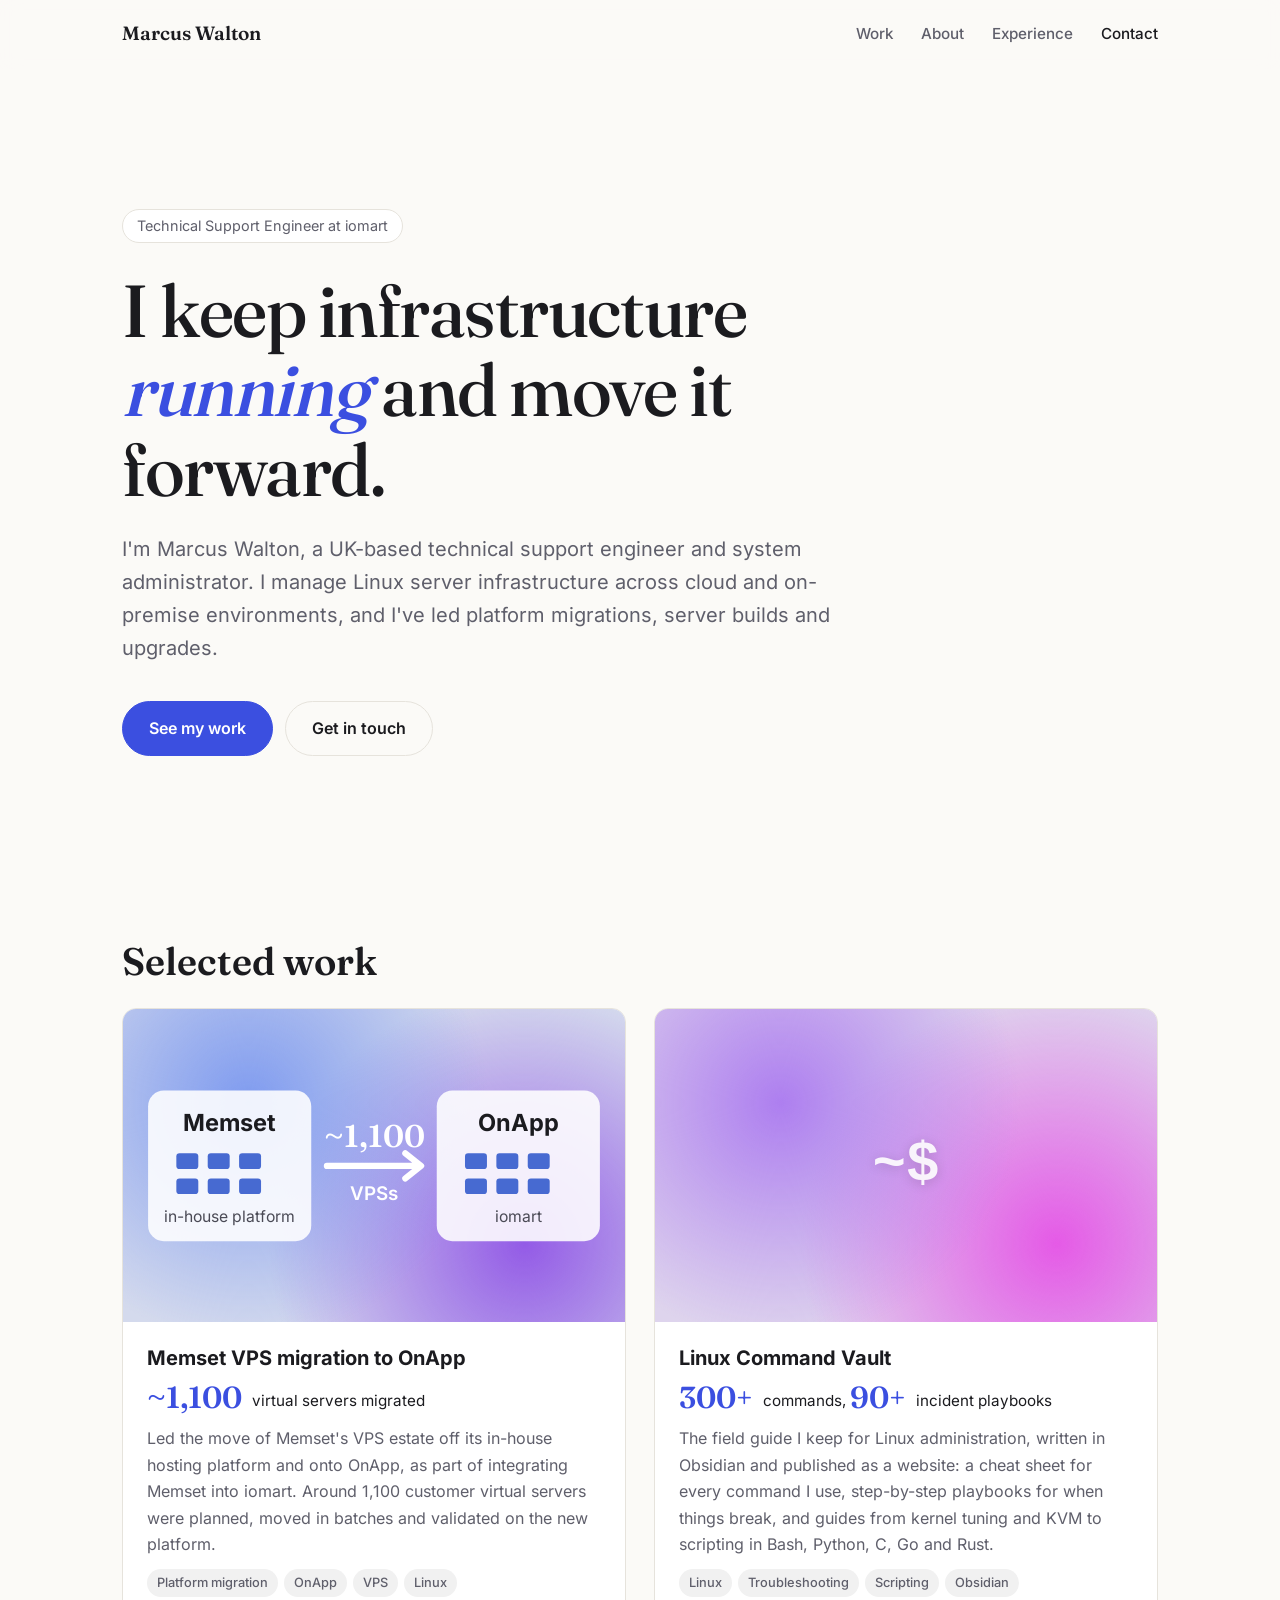
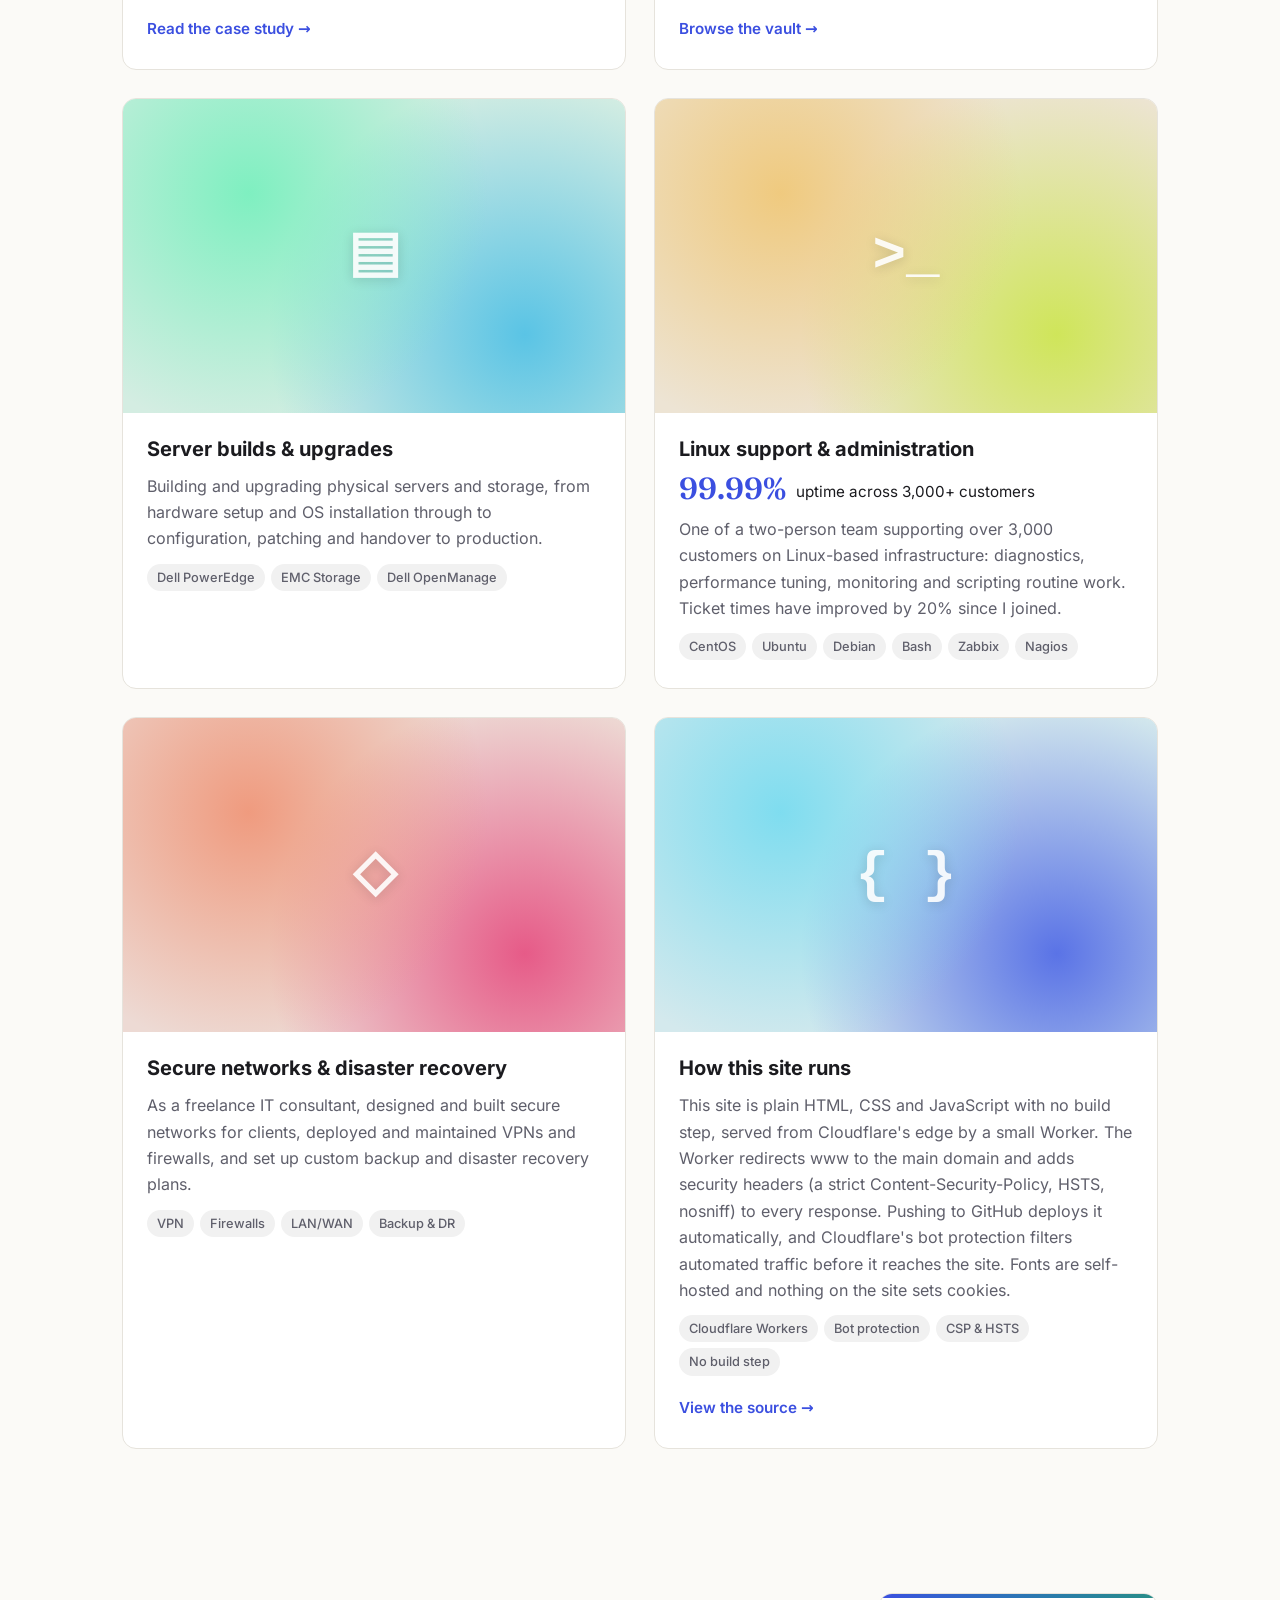
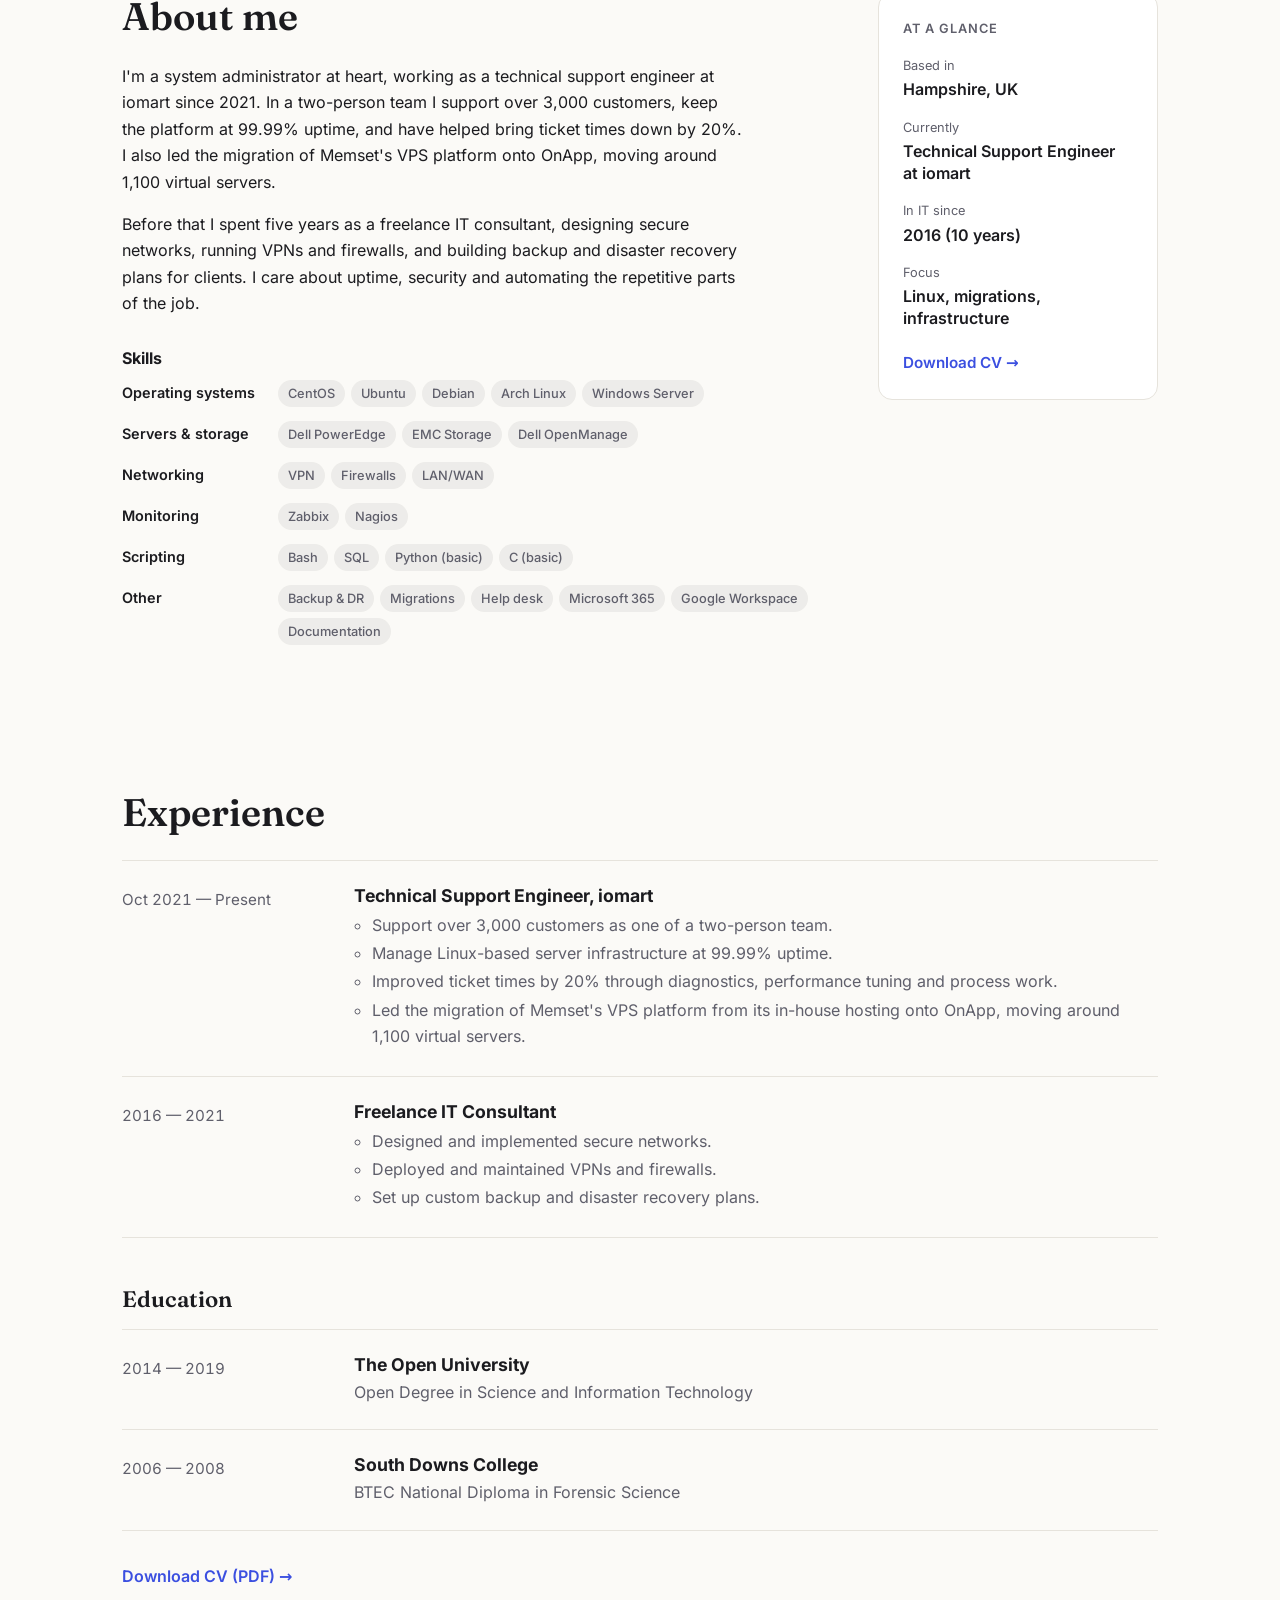
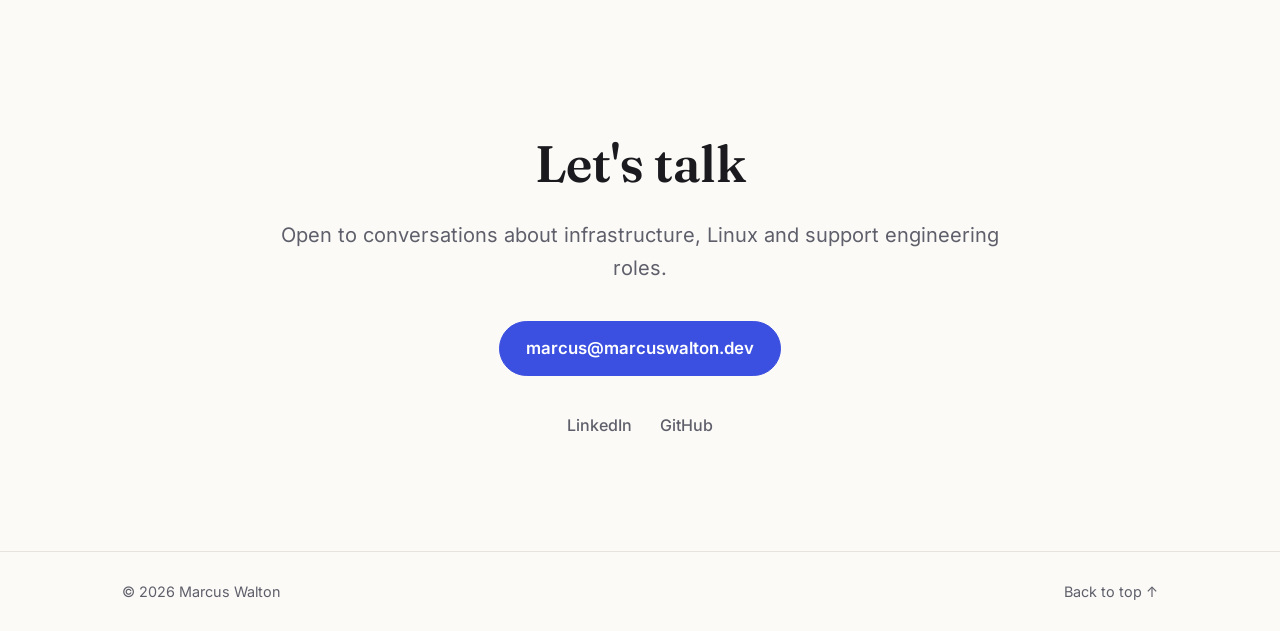
==== public/index.html @ 02be0d8b "Add Linux Command Vault card linking to linux.marcuswalton.dev Co-Authored-By: Claude Opus 5.5 <nore" ====
<!doctype html>
<html lang="en">
<head>
  <meta charset="utf-8">
  <meta name="viewport" content="width=device-width, initial-scale=1">
  <title>Marcus Walton — Technical Support &amp; Infrastructure Engineer</title>
  <meta name="description" content="Marcus Walton is a technical support engineer working on platform migrations, server builds and upgrades, Linux system administration and infrastructure engineering.">
  <link rel="canonical" href="https://marcuswalton.dev/">
  <meta name="theme-color" content="#3b4fe0">
  <link rel="icon" href="/favicon.ico" sizes="32x32">
  <link rel="icon" href="/favicon.svg" type="image/svg+xml">
  <link rel="apple-touch-icon" href="/apple-touch-icon.png">

  <meta property="og:type" content="website">
  <meta property="og:url" content="https://marcuswalton.dev/">
  <meta property="og:title" content="Marcus Walton — Technical Support &amp; Infrastructure Engineer">
  <meta property="og:description" content="Linux server infrastructure, platform migrations, server builds and upgrades.">
  <meta property="og:image" content="https://marcuswalton.dev/og.png">
  <meta property="og:image:width" content="1200">
  <meta property="og:image:height" content="630">
  <meta property="og:image:alt" content="Marcus Walton, Technical Support &amp; Infrastructure Engineer">
  <meta name="twitter:card" content="summary_large_image">

  <link rel="preload" href="/fonts/inter-latin.woff2" as="font" type="font/woff2" crossorigin>
  <link rel="preload" href="/fonts/fraunces-latin.woff2" as="font" type="font/woff2" crossorigin>
  <link rel="stylesheet" href="css/style.css">
  <script src="js/main.js" defer></script>

  <script type="application/ld+json">
  {
    "@context": "https://schema.org",
    "@type": "Person",
    "name": "Marcus Walton",
    "url": "https://marcuswalton.dev/",
    "image": "https://marcuswalton.dev/og.png",
    "jobTitle": "Technical Support Engineer",
    "worksFor": { "@type": "Organization", "name": "iomart" },
    "address": { "@type": "PostalAddress", "addressRegion": "Hampshire", "addressCountry": "GB" },
    "knowsAbout": ["Linux system administration", "Platform migrations", "Server infrastructure", "OnApp", "Backup and disaster recovery"],
    "sameAs": [
      "https://www.linkedin.com/in/marcuswalton1/",
      "https://github.com/marcusw89"
    ]
  }
  </script>
</head>
<body>
  <a class="skip-link" href="#main">Skip to content</a>

  <header class="site-header">
    <div class="container nav">
      <a href="#top" class="logo">Marcus Walton</a>
      <button class="nav-toggle" aria-expanded="false" aria-controls="nav-menu">Menu</button>
      <nav id="nav-menu" class="nav-menu" aria-label="Main">
        <a href="#work">Work</a>
        <a href="#about">About</a>
        <a href="#experience">Experience</a>
        <a href="#contact">Contact</a>
      </nav>
    </div>
  </header>

  <main id="main">
    <!-- Hero -->
    <section id="top" class="hero container">
      <p class="eyebrow">Technical Support Engineer at iomart</p>
      <h1>I keep infrastructure <em>running</em> and move it forward.</h1>
      <p class="lede">I'm Marcus Walton, a UK-based technical support engineer and system administrator. I manage Linux server infrastructure across cloud and on-premise environments, and I've led platform migrations, server builds and upgrades.</p>
      <div class="hero-actions">
        <a href="#work" class="button">See my work</a>
        <a href="#contact" class="button button-ghost">Get in touch</a>
      </div>
    </section>

    <!-- Work -->
    <section id="work" class="section container">
      <h2>Selected work</h2>

      <!-- To add a diagram or screenshot, replace a card's .thumb div with:
           <img class="thumb" src="assets/project-1.png" alt="Description of the image"> -->
      <div class="projects">
        <article class="project">
          <div class="thumb thumb-diagram" style="--h1: 225; --h2: 265;">
            <svg viewBox="0 0 320 200" role="img" aria-label="Diagram: around 1,100 virtual servers moved from Memset's in-house platform to OnApp">
              <g class="box">
                <rect x="16" y="52" width="104" height="96" rx="10"/>
                <rect x="200" y="52" width="104" height="96" rx="10"/>
              </g>
              <g class="vm">
                <rect x="34" y="92" width="14" height="10" rx="2"/><rect x="54" y="92" width="14" height="10" rx="2"/><rect x="74" y="92" width="14" height="10" rx="2"/>
                <rect x="34" y="108" width="14" height="10" rx="2"/><rect x="54" y="108" width="14" height="10" rx="2"/><rect x="74" y="108" width="14" height="10" rx="2"/>
                <rect x="218" y="92" width="14" height="10" rx="2"/><rect x="238" y="92" width="14" height="10" rx="2"/><rect x="258" y="92" width="14" height="10" rx="2"/>
                <rect x="218" y="108" width="14" height="10" rx="2"/><rect x="238" y="108" width="14" height="10" rx="2"/><rect x="258" y="108" width="14" height="10" rx="2"/>
              </g>
              <text class="label" x="68" y="78" text-anchor="middle">Memset</text>
              <text class="sub" x="68" y="136" text-anchor="middle">in-house platform</text>
              <text class="label" x="252" y="78" text-anchor="middle">OnApp</text>
              <text class="sub" x="252" y="136" text-anchor="middle">iomart</text>
              <path class="arrow" d="M130 100 H188 M180 92 L190 100 L180 108"/>
              <text class="count" x="160" y="88" text-anchor="middle">~1,100</text>
              <text class="sub light" x="160" y="122" text-anchor="middle">VPSs</text>
            </svg>
          </div>
          <div class="project-body">
            <h3>Memset VPS migration to OnApp</h3>
            <p class="stat"><strong>~1,100</strong> virtual servers migrated</p>
            <p>Led the move of Memset's VPS estate off its in-house hosting platform and onto OnApp, as part of integrating Memset into iomart. Around 1,100 customer virtual servers were planned, moved in batches and validated on the new platform.</p>
            <ul class="tags"><li>Platform migration</li><li>OnApp</li><li>VPS</li><li>Linux</li></ul>
            <p class="project-links"><a href="/work/memset-migration">Read the case study</a></p>
          </div>
        </article>

        <article class="project">
          <div class="thumb thumb-icon" style="--h1: 265; --h2: 300;" aria-hidden="true">~$</div>
          <div class="project-body">
            <h3>Linux Command Vault</h3>
            <p class="stat"><strong>300+</strong> commands, <strong>90+</strong> incident playbooks</p>
            <p>The field guide I keep for Linux administration, written in Obsidian and published as a website: a cheat sheet for every command I use, step-by-step playbooks for when things break, and guides from kernel tuning and KVM to scripting in Bash, Python, C, Go and Rust.</p>
            <ul class="tags"><li>Linux</li><li>Troubleshooting</li><li>Scripting</li><li>Obsidian</li></ul>
            <p class="project-links"><a href="https://linux.marcuswalton.dev">Browse the vault</a></p>
          </div>
        </article>

        <article class="project">
          <div class="thumb thumb-icon" style="--h1: 155; --h2: 195;" aria-hidden="true">▤</div>
          <div class="project-body">
            <h3>Server builds &amp; upgrades</h3>
            <p>Building and upgrading physical servers and storage, from hardware setup and OS installation through to configuration, patching and handover to production.</p>
            <ul class="tags"><li>Dell PowerEdge</li><li>EMC Storage</li><li>Dell OpenManage</li></ul>
          </div>
        </article>

        <article class="project">
          <div class="thumb thumb-icon" style="--h1: 40; --h2: 70;" aria-hidden="true">&gt;_</div>
          <div class="project-body">
            <h3>Linux support &amp; administration</h3>
            <p class="stat"><strong>99.99%</strong> uptime across 3,000+ customers</p>
            <p>One of a two-person team supporting over 3,000 customers on Linux-based infrastructure: diagnostics, performance tuning, monitoring and scripting routine work. Ticket times have improved by 20% since I joined.</p>
            <ul class="tags"><li>CentOS</li><li>Ubuntu</li><li>Debian</li><li>Bash</li><li>Zabbix</li><li>Nagios</li></ul>
          </div>
        </article>

        <article class="project">
          <div class="thumb thumb-icon" style="--h1: 15; --h2: 340;" aria-hidden="true">◇</div>
          <div class="project-body">
            <h3>Secure networks &amp; disaster recovery</h3>
            <p>As a freelance IT consultant, designed and built secure networks for clients, deployed and maintained VPNs and firewalls, and set up custom backup and disaster recovery plans.</p>
            <ul class="tags"><li>VPN</li><li>Firewalls</li><li>LAN/WAN</li><li>Backup &amp; DR</li></ul>
          </div>
        </article>

        <article class="project">
          <div class="thumb thumb-icon" style="--h1: 190; --h2: 230;" aria-hidden="true">{ }</div>
          <div class="project-body">
            <h3>How this site runs</h3>
            <p>This site is plain HTML, CSS and JavaScript with no build step, served from Cloudflare's edge by a small Worker. The Worker redirects www to the main domain and adds security headers (a strict Content-Security-Policy, HSTS, nosniff) to every response. Pushing to GitHub deploys it automatically, and Cloudflare's bot protection filters automated traffic before it reaches the site. Fonts are self-hosted and nothing on the site sets cookies.</p>
            <ul class="tags"><li>Cloudflare Workers</li><li>Bot protection</li><li>CSP &amp; HSTS</li><li>No build step</li></ul>
            <p class="project-links"><a href="https://github.com/marcusw89/marcuswalton.dev">View the source</a></p>
          </div>
        </article>
      </div>
    </section>

    <!-- About -->
    <section id="about" class="section container about">
      <div>
        <h2>About me</h2>
        <p>I'm a system administrator at heart, working as a technical support engineer at iomart since 2021. In a two-person team I support over 3,000 customers, keep the platform at 99.99% uptime, and have helped bring ticket times down by 20%. I also led the migration of Memset's VPS platform onto OnApp, moving around 1,100 virtual servers.</p>
        <p>Before that I spent five years as a freelance IT consultant, designing secure networks, running VPNs and firewalls, and building backup and disaster recovery plans for clients. I care about uptime, security and automating the repetitive parts of the job.</p>
        <h3 class="skills-title">Skills</h3>
        <dl class="skill-groups">
          <div><dt>Operating systems</dt><dd><ul class="tags"><li>CentOS</li><li>Ubuntu</li><li>Debian</li><li>Arch Linux</li><li>Windows Server</li></ul></dd></div>
          <div><dt>Servers &amp; storage</dt><dd><ul class="tags"><li>Dell PowerEdge</li><li>EMC Storage</li><li>Dell OpenManage</li></ul></dd></div>
          <div><dt>Networking</dt><dd><ul class="tags"><li>VPN</li><li>Firewalls</li><li>LAN/WAN</li></ul></dd></div>
          <div><dt>Monitoring</dt><dd><ul class="tags"><li>Zabbix</li><li>Nagios</li></ul></dd></div>
          <div><dt>Scripting</dt><dd><ul class="tags"><li>Bash</li><li>SQL</li><li>Python (basic)</li><li>C (basic)</li></ul></dd></div>
          <div><dt>Other</dt><dd><ul class="tags"><li>Backup &amp; DR</li><li>Migrations</li><li>Help desk</li><li>Microsoft 365</li><li>Google Workspace</li><li>Documentation</li></ul></dd></div>
        </dl>
      </div>
      <aside class="glance" aria-label="At a glance">
        <p class="glance-title">At a glance</p>
        <dl>
          <div><dt>Based in</dt><dd>Hampshire, UK</dd></div>
          <div><dt>Currently</dt><dd>Technical Support Engineer at iomart</dd></div>
          <div><dt>In IT since</dt><dd>2016 (<span data-years-since="2016">10</span> years)</dd></div>
          <div><dt>Focus</dt><dd>Linux, migrations, infrastructure</dd></div>
        </dl>
        <a href="assets/Marcus-Walton-CV.pdf" class="glance-link" download>Download CV →</a>
      </aside>
    </section>

    <!-- Experience -->
    <section id="experience" class="section container">
      <h2>Experience</h2>
      <ol class="timeline">
        <li>
          <span class="when">Oct 2021 — Present</span>
          <div>
            <h3>Technical Support Engineer, iomart</h3>
            <ul class="points">
              <li>Support over 3,000 customers as one of a two-person team.</li>
              <li>Manage Linux-based server infrastructure at 99.99% uptime.</li>
              <li>Improved ticket times by 20% through diagnostics, performance tuning and process work.</li>
              <li>Led the migration of Memset's VPS platform from its in-house hosting onto OnApp, moving around 1,100 virtual servers.</li>
            </ul>
          </div>
        </li>
        <li>
          <span class="when">2016 — 2021</span>
          <div>
            <h3>Freelance IT Consultant</h3>
            <ul class="points">
              <li>Designed and implemented secure networks.</li>
              <li>Deployed and maintained VPNs and firewalls.</li>
              <li>Set up custom backup and disaster recovery plans.</li>
            </ul>
          </div>
        </li>
      </ol>

      <h3 class="subhead">Education</h3>
      <ol class="timeline">
        <li>
          <span class="when">2014 — 2019</span>
          <div>
            <h3>The Open University</h3>
            <p>Open Degree in Science and Information Technology</p>
          </div>
        </li>
        <li>
          <span class="when">2006 — 2008</span>
          <div>
            <h3>South Downs College</h3>
            <p>BTEC National Diploma in Forensic Science</p>
          </div>
        </li>
      </ol>
      <a href="assets/Marcus-Walton-CV.pdf" class="text-link" download>Download CV (PDF) →</a>
    </section>

    <!-- Contact -->
    <section id="contact" class="section container contact">
      <h2>Let's talk</h2>
      <p class="lede">Open to conversations about infrastructure, Linux and support engineering roles.</p>
      <a class="button js-email" data-user="marcus" data-domain="marcuswalton.dev">marcus [at] marcuswalton [dot] dev</a>
      <ul class="socials">
        <li><a href="https://www.linkedin.com/in/marcuswalton1/" rel="me">LinkedIn</a></li>
        <li><a href="https://github.com/marcusw89" rel="me">GitHub</a></li>
      </ul>
    </section>
  </main>

  <footer class="site-footer">
    <div class="container footer-inner">
      <span>&copy; <span id="year"></span> Marcus Walton</span>
      <a href="#top">Back to top ↑</a>
    </div>
  </footer>
</body>
</html>
---- public/css/style.css ----
/* Self-hosted fonts (Latin subset, variable weight). Both are SIL Open Font License. */
@font-face {
  font-family: "Inter";
  font-style: normal;
  font-weight: 400 700;
  font-display: swap;
  src: url("../fonts/inter-latin.woff2") format("woff2");
}
@font-face {
  font-family: "Fraunces";
  font-style: normal;
  font-weight: 500 600;
  font-display: swap;
  src: url("../fonts/fraunces-latin.woff2") format("woff2");
}

:root {
  --bg: #fbfaf7;
  --text: #1b1b1f;
  --muted: #5f5f6b;
  --accent: #3b4fe0;
  --accent-text: #ffffff;
  --surface: #ffffff;
  --border: #e6e3dc;
  --radius: 14px;
  --max-width: 1100px;
  --font-sans: "Inter", system-ui, -apple-system, "Segoe UI", Roboto, sans-serif;
  --font-serif: "Fraunces", Georgia, serif;
}

@media (prefers-color-scheme: dark) {
  :root {
    --bg: #111114;
    --text: #ececf1;
    --muted: #a3a3b0;
    --accent: #8b9bff;
    --accent-text: #111114;
    --surface: #1a1a1f;
    --border: #2b2b33;
  }
}

*, *::before, *::after { box-sizing: border-box; }

html { scroll-behavior: smooth; scroll-padding-top: 80px; }
@media (prefers-reduced-motion: reduce) { html { scroll-behavior: auto; } }

body {
  margin: 0;
  font-family: var(--font-sans);
  line-height: 1.65;
  background: var(--bg);
  color: var(--text);
  -webkit-font-smoothing: antialiased;
}

h1, h2, h3 { line-height: 1.2; }
h2 { font-family: var(--font-serif); font-weight: 600; font-size: clamp(1.75rem, 3.5vw, 2.4rem); margin: 0 0 24px; }
a { color: var(--accent); }
img { max-width: 100%; display: block; }

.container { max-width: var(--max-width); margin: 0 auto; padding: 0 16px; }
@media (min-width: 720px) { .container { padding: 0 32px; } }

.skip-link {
  position: absolute; left: -999px; top: 8px;
  background: var(--accent); color: var(--accent-text); padding: 8px 14px; border-radius: 8px; z-index: 100;
}
.skip-link:focus { left: 8px; }

:focus-visible { outline: 2px solid var(--accent); outline-offset: 3px; border-radius: 4px; }

/* Header */
.site-header {
  position: sticky; top: 0; z-index: 10;
  background: color-mix(in srgb, var(--bg) 85%, transparent);
  backdrop-filter: blur(10px);
  border-bottom: 1px solid transparent;
  transition: border-color .2s;
}
.site-header.scrolled { border-bottom-color: var(--border); }

.nav { display: flex; align-items: center; justify-content: space-between; height: 68px; }
.logo { font-family: var(--font-serif); font-weight: 600; font-size: 1.2rem; text-decoration: none; color: var(--text); }
.nav-menu { display: flex; gap: 28px; }
.nav-menu a { color: var(--muted); text-decoration: none; font-weight: 500; font-size: .95rem; }
.nav-menu a:hover, .nav-menu a.active { color: var(--text); }

.nav-toggle {
  display: none; background: none; border: 1px solid var(--border); color: var(--text);
  border-radius: 8px; padding: 6px 12px; font: inherit; cursor: pointer;
}

/* Hero */
.hero { padding: 96px 16px 80px; }
@media (min-width: 720px) { .hero { padding: 140px 32px 110px; } }

.eyebrow {
  display: inline-flex; align-items: center; gap: 8px;
  font-size: .9rem; color: var(--muted);
  border: 1px solid var(--border); border-radius: 999px; padding: 4px 14px; margin: 0 0 28px;
  background: var(--surface);
}

.hero h1 {
  font-family: var(--font-serif); font-weight: 500;
  font-size: clamp(2.4rem, 6.5vw, 4.6rem); line-height: 1.08; letter-spacing: -0.02em;
  max-width: 16ch; margin: 0 0 24px;
}
.hero h1 em { font-style: italic; color: var(--accent); }
.lede { font-size: clamp(1.05rem, 2vw, 1.25rem); color: var(--muted); max-width: 58ch; margin: 0 0 36px; }
.hero-actions { display: flex; flex-wrap: wrap; gap: 12px; }

.button {
  display: inline-block; background: var(--accent); color: var(--accent-text);
  padding: 13px 26px; border-radius: 999px; text-decoration: none; font-weight: 600;
  border: 1px solid var(--accent); transition: transform .15s, opacity .15s;
}
.button:hover { transform: translateY(-1px); opacity: .92; }
.button-ghost { background: transparent; color: var(--text); border-color: var(--border); }

/* Sections */
.section { padding-top: 72px; padding-bottom: 72px; }
/* Projects */
.projects { display: grid; grid-template-columns: repeat(auto-fill, minmax(min(100%, 420px), 1fr)); gap: 28px; }
.project {
  background: var(--surface); border: 1px solid var(--border); border-radius: var(--radius);
  overflow: hidden; display: flex; flex-direction: column;
  transition: transform .2s, box-shadow .2s;
}
.project:hover { transform: translateY(-4px); box-shadow: 0 18px 40px -20px rgb(0 0 0 / .25); }

.thumb {
  aspect-ratio: 16 / 10; width: 100%; object-fit: cover;
  background:
    radial-gradient(circle at 25% 30%, hsl(var(--h1, 230) 80% 70% / .9), transparent 55%),
    radial-gradient(circle at 80% 75%, hsl(var(--h2, 270) 75% 60% / .9), transparent 55%),
    hsl(var(--h1, 230) 40% 88%);
}
@media (prefers-color-scheme: dark) {
  .thumb:not(img) { background-color: hsl(var(--h1, 230) 30% 22%); }
}

.project-body { padding: 24px 24px 28px; display: flex; flex-direction: column; gap: 12px; flex: 1; }
.project-body h3 { margin: 0; font-size: 1.25rem; }
.project-body p { margin: 0; color: var(--muted); }
.project-links { margin-top: auto; padding-top: 6px; }
.project-body .project-links a { font-weight: 600; text-decoration: none; font-size: .95rem; color: var(--accent); }
.project-links a::after { content: " →"; }
.project-links a:hover { text-decoration: underline; }

.tags { list-style: none; padding: 0; margin: 0; display: flex; flex-wrap: wrap; gap: 6px; }
.tags li {
  font-size: .8rem; font-weight: 500; color: var(--muted);
  background: color-mix(in srgb, var(--text) 6%, transparent);
  padding: 3px 10px; border-radius: 999px;
}

/* About */
.about { display: grid; gap: 40px; align-items: start; }
@media (min-width: 820px) { .about { grid-template-columns: 1fr 280px; gap: 64px; } }
.glance {
  background: var(--surface); border: 1px solid var(--border); border-radius: var(--radius);
  padding: 24px; position: relative; overflow: hidden;
}
.glance::before {
  content: ""; position: absolute; inset: 0 0 auto 0; height: 4px;
  background: linear-gradient(90deg, var(--accent), color-mix(in srgb, var(--accent) 30%, #22a861));
}
.glance-title {
  margin: 0 0 16px; font-size: .8rem; font-weight: 600; letter-spacing: .08em; text-transform: uppercase; color: var(--muted);
}
.glance dl { margin: 0; display: grid; gap: 16px; }
.glance dt { font-size: .8rem; color: var(--muted); }
.glance dd { margin: 2px 0 0; font-weight: 600; line-height: 1.4; }
.glance-link { display: inline-block; margin-top: 20px; font-weight: 600; text-decoration: none; font-size: .95rem; }
.glance-link:hover { text-decoration: underline; }
.about p { max-width: 62ch; }
.skills-title { font-size: 1rem; margin: 32px 0 12px; }

/* Timeline */
.timeline { list-style: none; padding: 0; margin: 0 0 32px; }
.timeline > li {
  display: grid; gap: 4px 32px; padding: 24px 0; border-top: 1px solid var(--border);
}
.timeline > li:last-child { border-bottom: 1px solid var(--border); }
@media (min-width: 720px) { .timeline > li { grid-template-columns: 200px 1fr; } }
.timeline .when { color: var(--muted); font-size: .95rem; font-variant-numeric: tabular-nums; padding-top: 2px; }
.timeline h3 { margin: 0 0 4px; font-size: 1.1rem; }
.timeline p { margin: 0; color: var(--muted); }
.text-link { font-weight: 600; text-decoration: none; }
.text-link:hover { text-decoration: underline; }

/* Contact */
.contact { text-align: center; }
.contact .lede { margin-left: auto; margin-right: auto; }
.contact h2 { font-size: clamp(2rem, 5vw, 3.2rem); }
.contact .button { font-size: 1.05rem; overflow-wrap: anywhere; }
.socials { list-style: none; padding: 0; margin: 36px 0 0; display: flex; justify-content: center; flex-wrap: wrap; gap: 28px; }
.socials a { color: var(--muted); text-decoration: none; font-weight: 500; }
.socials a:hover { color: var(--text); }

/* Footer */
.site-footer { border-top: 1px solid var(--border); padding: 28px 0; color: var(--muted); font-size: .9rem; margin-top: 40px; }
.footer-inner { display: flex; justify-content: space-between; flex-wrap: wrap; gap: 12px; }
.footer-inner a { color: var(--muted); text-decoration: none; }
.footer-inner a:hover { color: var(--text); }

/* Reveal on scroll */
.reveal { opacity: 0; transform: translateY(16px); transition: opacity .6s ease, transform .6s ease; }
.reveal.visible { opacity: 1; transform: none; }
@media (prefers-reduced-motion: reduce) { .reveal { opacity: 1; transform: none; transition: none; } }

/* Mobile nav */
@media (max-width: 640px) {
  .nav-toggle { display: block; }
  .nav-menu {
    display: none; position: absolute; top: 68px; left: 0; right: 0;
    flex-direction: column; gap: 0; background: var(--bg); border-bottom: 1px solid var(--border);
  }
  .nav-menu.open { display: flex; }
  .nav-menu a { padding: 14px 16px; border-top: 1px solid var(--border); }
}

/* Icon placeholders on project cards */
.thumb-icon {
  display: grid; place-items: center;
  font-family: ui-monospace, "SF Mono", Menlo, Consolas, monospace;
  font-size: clamp(2.5rem, 6vw, 3.5rem); font-weight: 600;
  color: rgb(255 255 255 / .9);
  text-shadow: 0 2px 12px rgb(0 0 0 / .15);
}

/* Skill groups */
.skill-groups { margin: 0; display: grid; gap: 14px; }
.skill-groups > div { display: grid; gap: 6px; }
@media (min-width: 720px) { .skill-groups > div { grid-template-columns: 150px 1fr; align-items: baseline; } }
.skill-groups dt { font-size: .9rem; font-weight: 600; }
.skill-groups dd { margin: 0; }

/* Experience details */
.points { margin: 6px 0 0; padding-left: 18px; color: var(--muted); }
.points li { margin: 2px 0; }
.subhead { font-family: var(--font-serif); font-weight: 600; font-size: 1.4rem; margin: 48px 0 16px; }
.timeline + .text-link { display: inline-block; }

/* 404 page */
.not-found { padding-top: 120px; padding-bottom: 120px; }
.not-found .code {
  font-family: ui-monospace, "SF Mono", Menlo, Consolas, monospace;
  color: var(--accent); font-weight: 600; margin: 0 0 8px;
}
.not-found h1 { font-family: var(--font-serif); font-weight: 500; font-size: clamp(2.2rem, 6vw, 3.6rem); margin: 0 0 16px; }

/* Headline number on a project card */
.project-body .stat { color: var(--text); font-size: .95rem; }
.project-body .stat strong {
  font-family: var(--font-serif); font-weight: 600; font-size: 1.9rem; color: var(--accent);
  margin-right: 6px; line-height: 1; vertical-align: -2px;
}

/* Case study pages */
.back-link { color: var(--muted); text-decoration: none; font-weight: 500; font-size: .95rem; }
.back-link:hover { color: var(--text); }
.case-study { max-width: 760px; padding-top: 72px; padding-bottom: 48px; }
.case-study h1 {
  font-family: var(--font-serif); font-weight: 500;
  font-size: clamp(2.1rem, 5.5vw, 3.4rem); line-height: 1.1; letter-spacing: -0.02em; margin: 0 0 24px;
}
.case-study h2 { font-size: clamp(1.4rem, 3vw, 1.8rem); margin: 48px 0 12px; }
.case-study p { max-width: 65ch; }
.case-study .points { padding-left: 20px; }
.case-study .points li { margin: 10px 0; }
.case-study .points strong { color: var(--text); }
.case-facts {
  display: grid; grid-template-columns: repeat(auto-fit, minmax(150px, 1fr)); gap: 16px;
  margin: 0; padding: 20px 24px; background: var(--surface); border: 1px solid var(--border); border-radius: var(--radius);
}
.case-facts dt { font-size: .8rem; color: var(--muted); }
.case-facts dd { margin: 2px 0 0; font-weight: 600; line-height: 1.4; }
.case-cta { display: flex; flex-wrap: wrap; gap: 12px; margin-top: 48px; }

/* Diagram thumbnail on a project card */
.thumb-diagram { display: grid; place-items: center; }
.thumb-diagram svg { width: 100%; height: 100%; }
.thumb-diagram .box rect { fill: rgb(255 255 255 / .88); }
.thumb-diagram .vm rect { fill: hsl(var(--h1) 60% 55%); }
.thumb-diagram .arrow { fill: none; stroke: #fff; stroke-width: 4; stroke-linecap: round; stroke-linejoin: round; }
.thumb-diagram text { font-family: var(--font-sans); }
.thumb-diagram .label { font-size: 15px; font-weight: 700; fill: #1b1b1f; }
.thumb-diagram .sub { font-size: 10px; fill: #4a4a55; }
.thumb-diagram .sub.light { fill: #fff; font-size: 12px; font-weight: 600; }
.thumb-diagram .count { font-family: var(--font-serif); font-size: 20px; font-weight: 600; fill: #fff; }

/* Diagram figure on case study pages (follows the light/dark theme) */
.case-figure { margin: 40px 0 0; }
.case-figure svg { width: 100%; height: auto; display: block; }
.case-figure figcaption { margin-top: 10px; font-size: .9rem; color: var(--muted); }
.case-figure .panel { fill: var(--surface); stroke: var(--border); stroke-width: 1.5; }
.case-figure .vm { fill: color-mix(in srgb, var(--muted) 35%, transparent); }
.case-figure .vm.new { fill: var(--accent); }
.case-figure .arrow { fill: none; stroke: var(--accent); stroke-width: 3; stroke-linecap: round; stroke-linejoin: round; }
.case-figure text { font-family: var(--font-sans); fill: var(--text); }
.case-figure .title { font-size: 17px; font-weight: 700; }
.case-figure .note { font-size: 13px; fill: var(--muted); }
.case-figure .count { font-family: var(--font-serif); font-size: 26px; font-weight: 600; fill: var(--accent); }
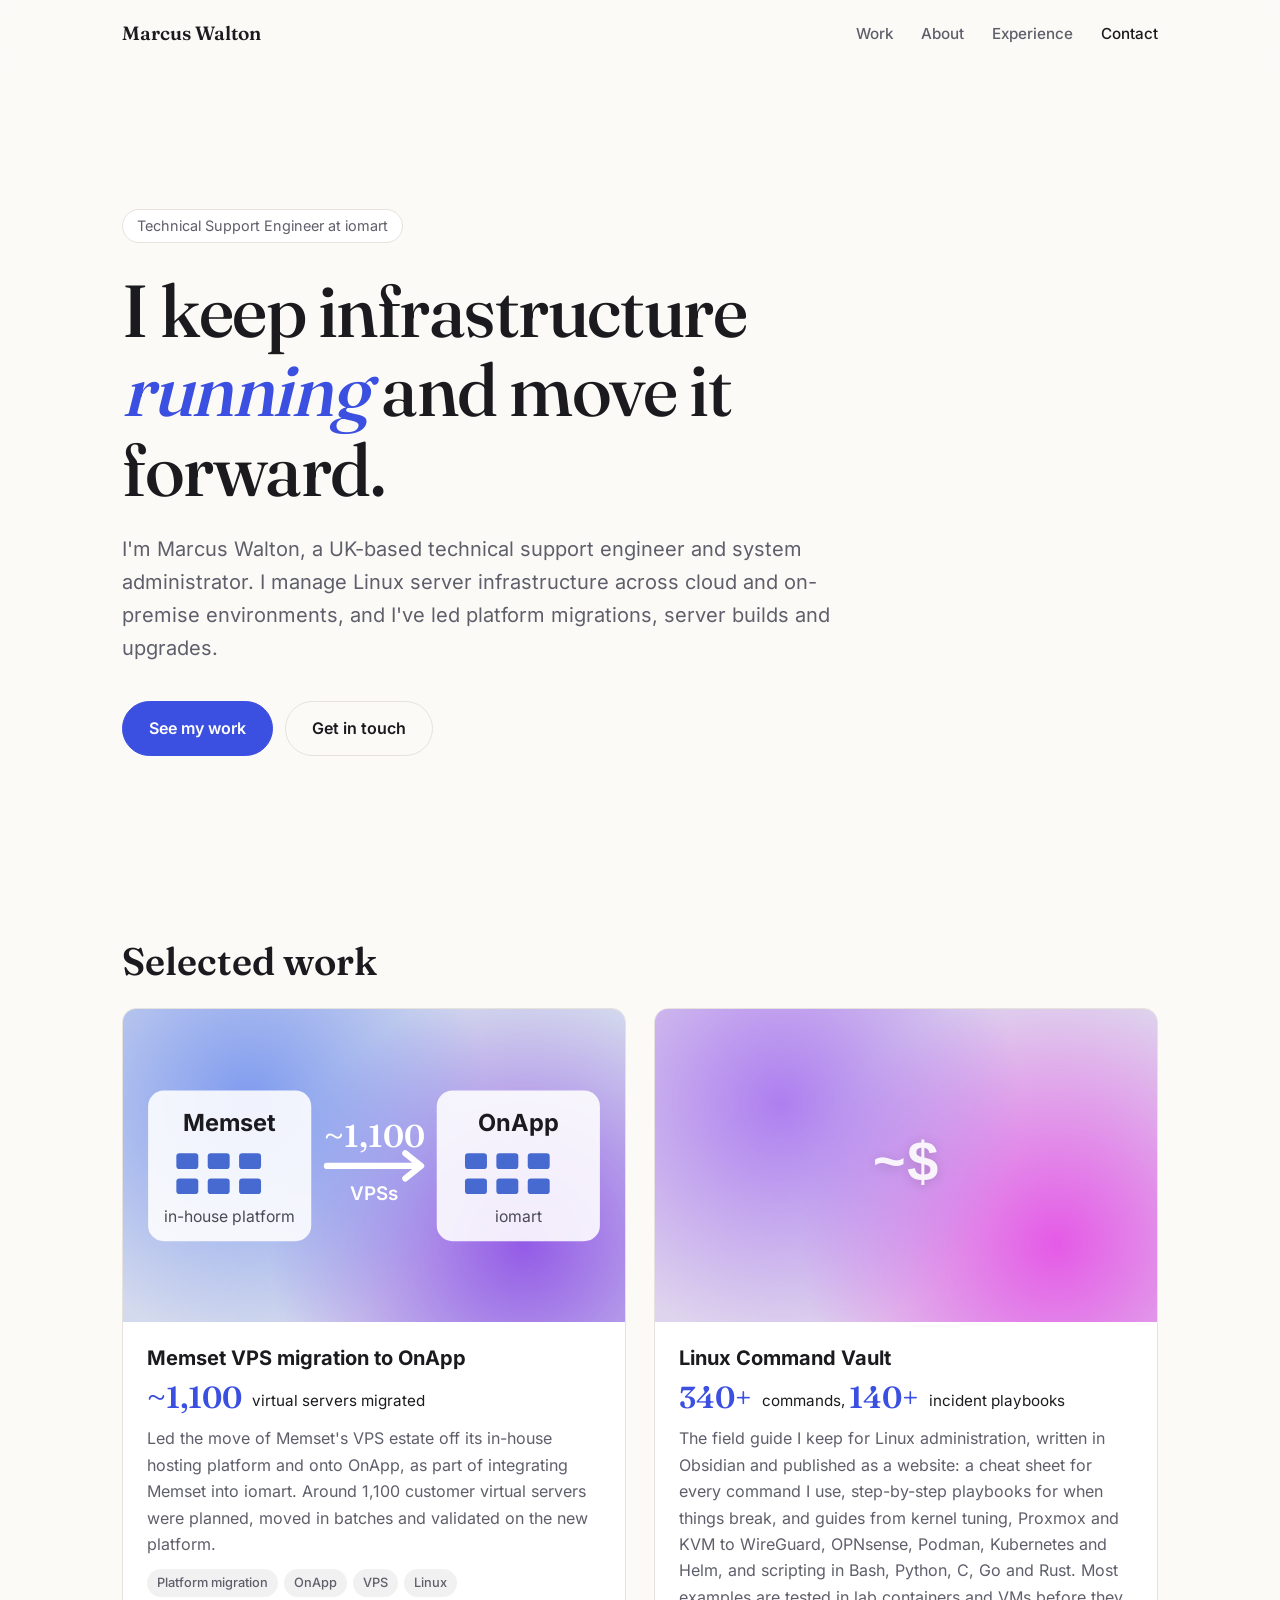
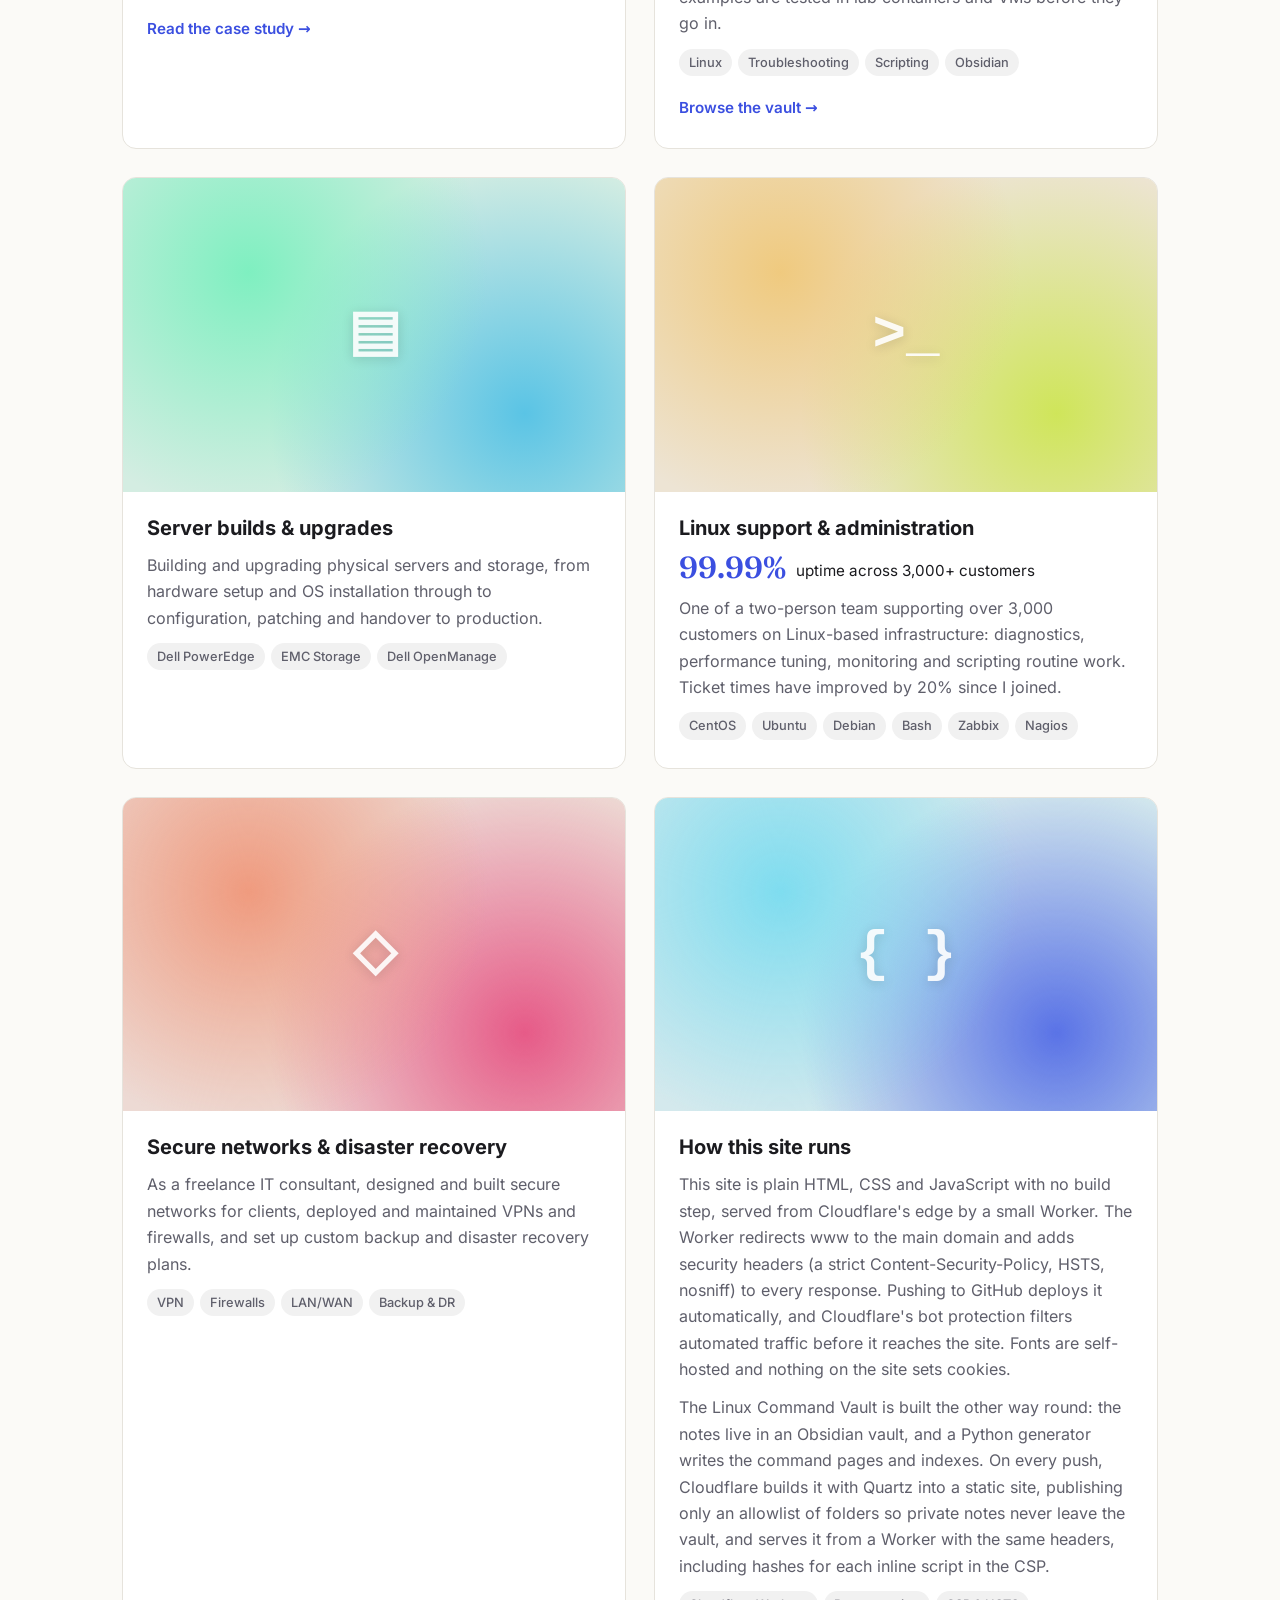
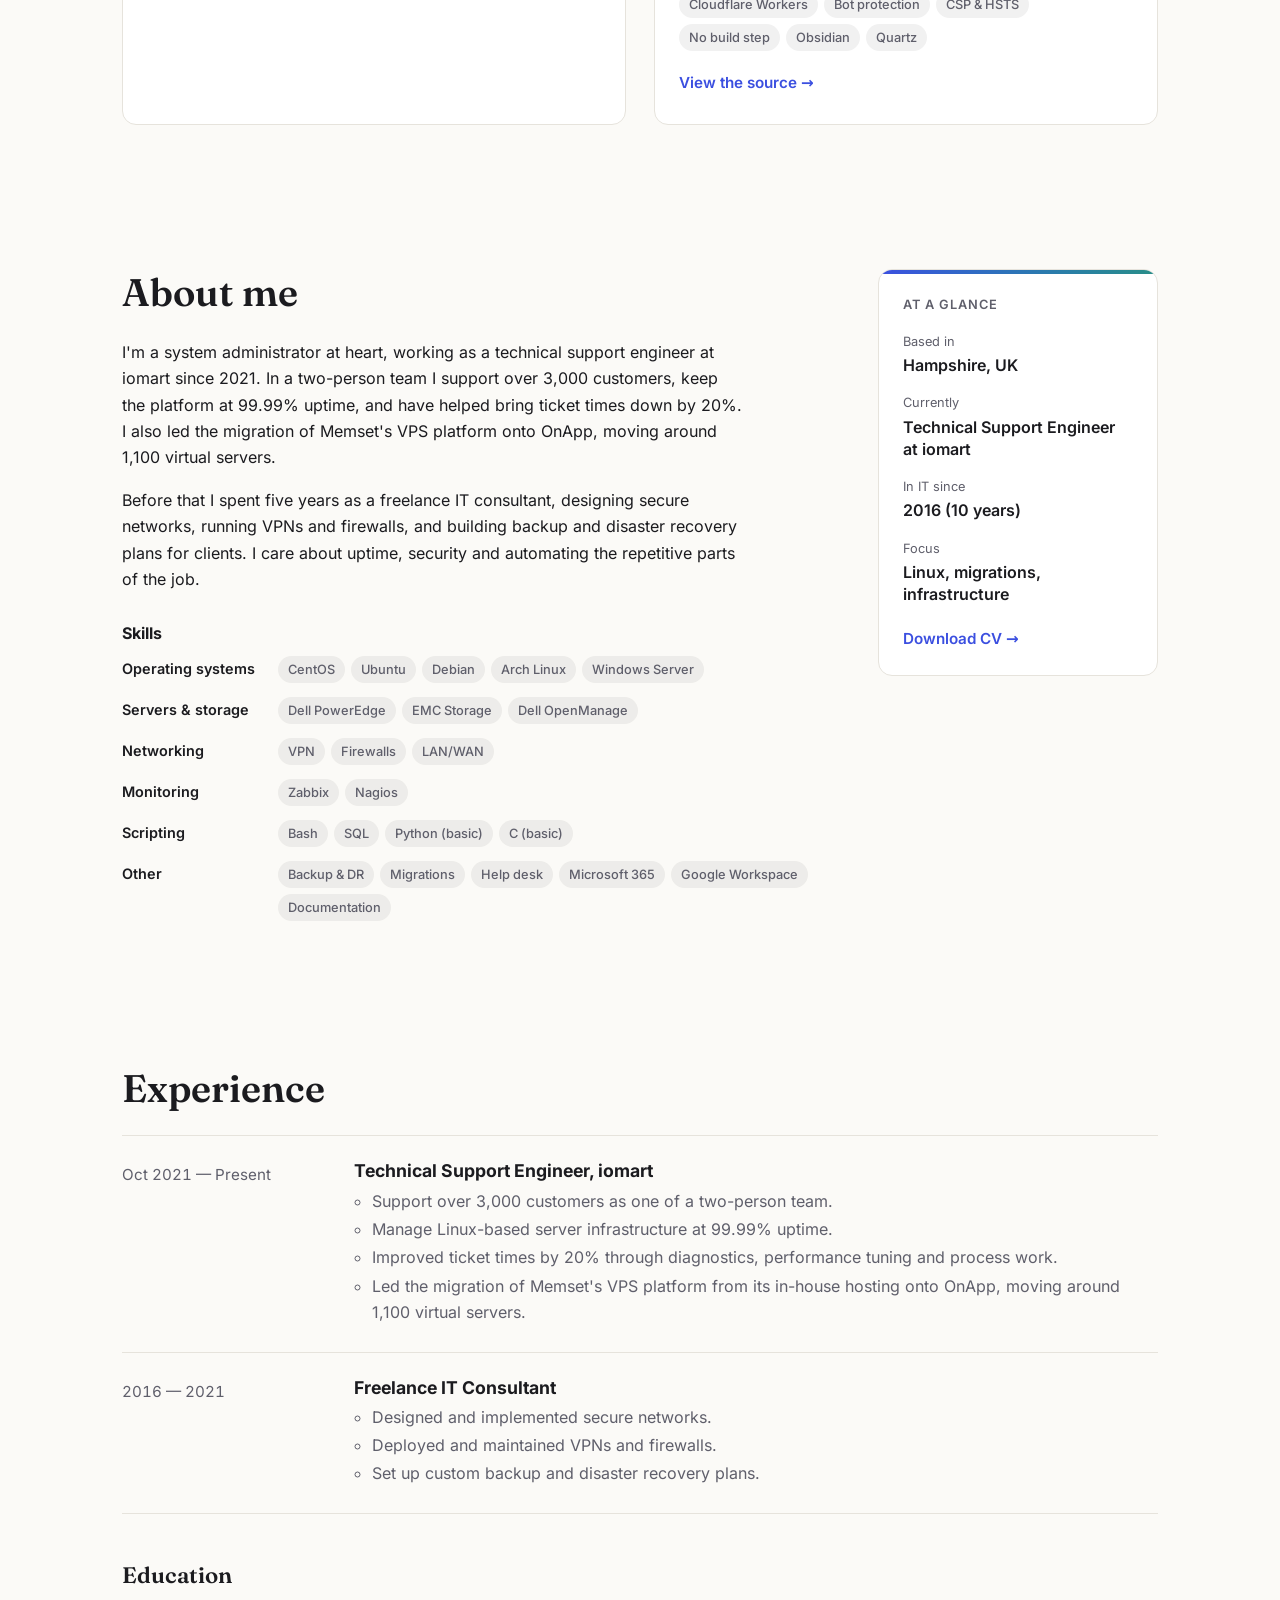
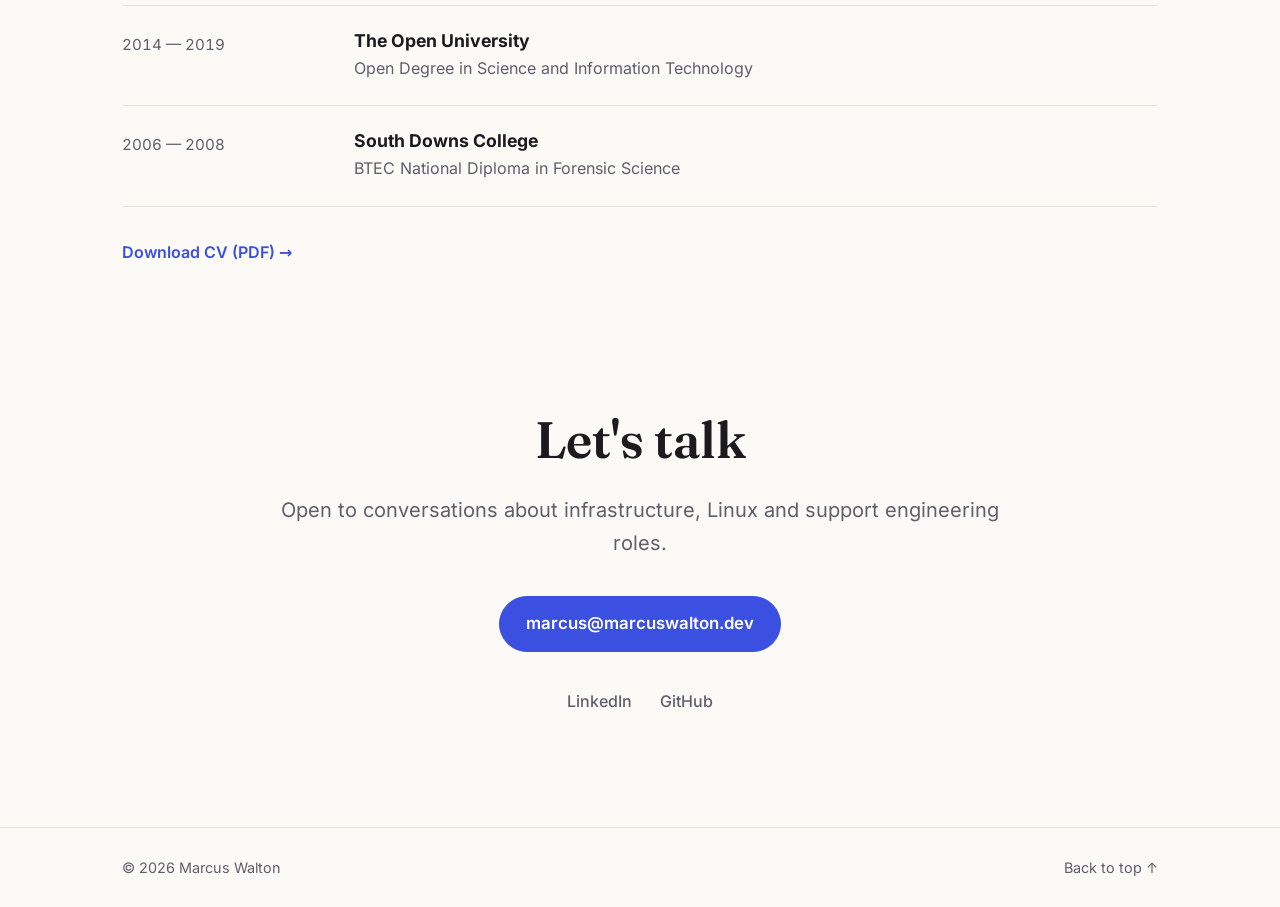
==== commit c1a5ff18: "Update Linux Command Vault numbers and explain how the vault is built - Vault card: 340+ commands an" ====
--- a/public/index.html
+++ b/public/index.html
@@ -114,8 +114,8 @@
           <div class="thumb thumb-icon" style="--h1: 265; --h2: 300;" aria-hidden="true">~$</div>
           <div class="project-body">
             <h3>Linux Command Vault</h3>
-            <p class="stat"><strong>300+</strong> commands, <strong>90+</strong> incident playbooks</p>
-            <p>The field guide I keep for Linux administration, written in Obsidian and published as a website: a cheat sheet for every command I use, step-by-step playbooks for when things break, and guides from kernel tuning and KVM to scripting in Bash, Python, C, Go and Rust.</p>
+            <p class="stat"><strong>340+</strong> commands, <strong>140+</strong> incident playbooks</p>
+            <p>The field guide I keep for Linux administration, written in Obsidian and published as a website: a cheat sheet for every command I use, step-by-step playbooks for when things break, and guides from kernel tuning, Proxmox and KVM to WireGuard, OPNsense, Podman, Kubernetes and Helm, and scripting in Bash, Python, C, Go and Rust. Most examples are tested in lab containers and VMs before they go in.</p>
             <ul class="tags"><li>Linux</li><li>Troubleshooting</li><li>Scripting</li><li>Obsidian</li></ul>
             <p class="project-links"><a href="https://linux.marcuswalton.dev">Browse the vault</a></p>
           </div>
@@ -154,7 +154,8 @@
           <div class="project-body">
             <h3>How this site runs</h3>
             <p>This site is plain HTML, CSS and JavaScript with no build step, served from Cloudflare's edge by a small Worker. The Worker redirects www to the main domain and adds security headers (a strict Content-Security-Policy, HSTS, nosniff) to every response. Pushing to GitHub deploys it automatically, and Cloudflare's bot protection filters automated traffic before it reaches the site. Fonts are self-hosted and nothing on the site sets cookies.</p>
-            <ul class="tags"><li>Cloudflare Workers</li><li>Bot protection</li><li>CSP &amp; HSTS</li><li>No build step</li></ul>
+            <p>The Linux Command Vault is built the other way round: the notes live in an Obsidian vault, and a Python generator writes the command pages and indexes. On every push, Cloudflare builds it with Quartz into a static site, publishing only an allowlist of folders so private notes never leave the vault, and serves it from a Worker with the same headers, including hashes for each inline script in the CSP.</p>
+            <ul class="tags"><li>Cloudflare Workers</li><li>Bot protection</li><li>CSP &amp; HSTS</li><li>No build step</li><li>Obsidian</li><li>Quartz</li></ul>
             <p class="project-links"><a href="https://github.com/marcusw89/marcuswalton.dev">View the source</a></p>
           </div>
         </article>
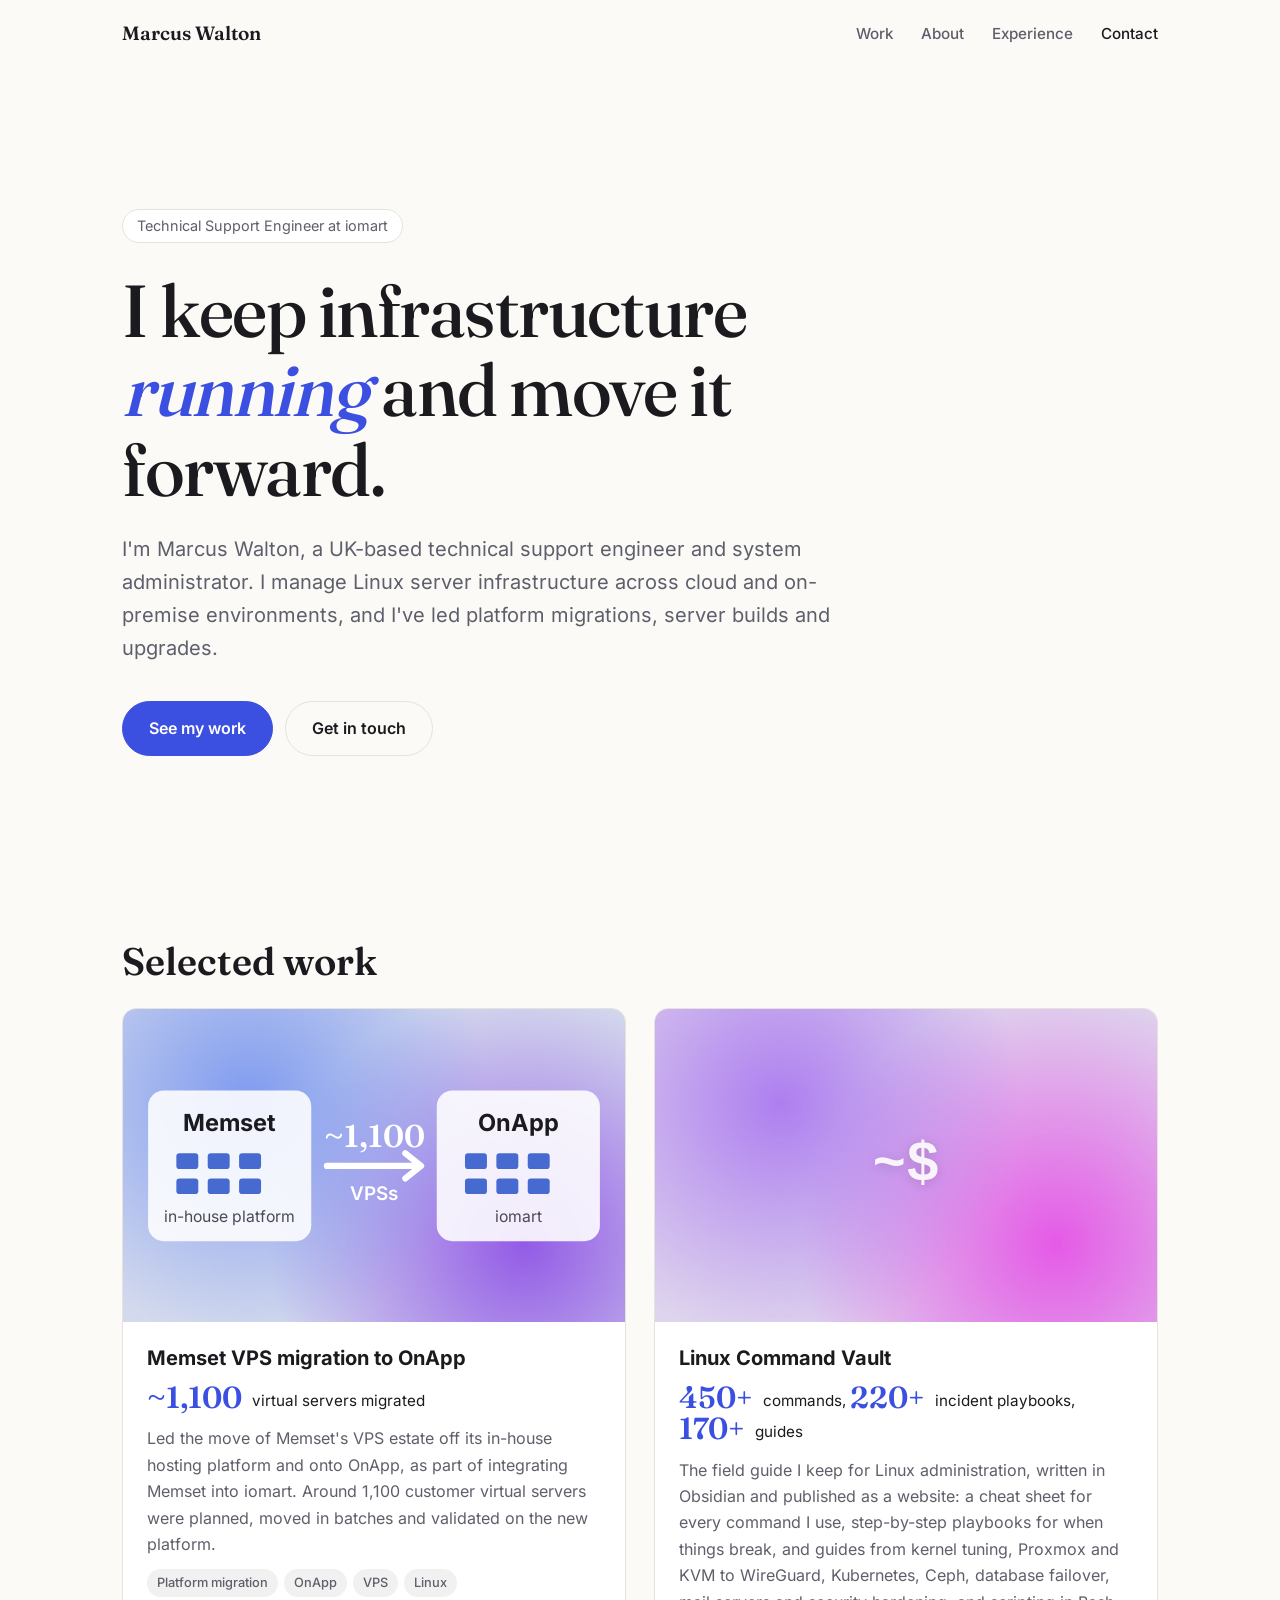
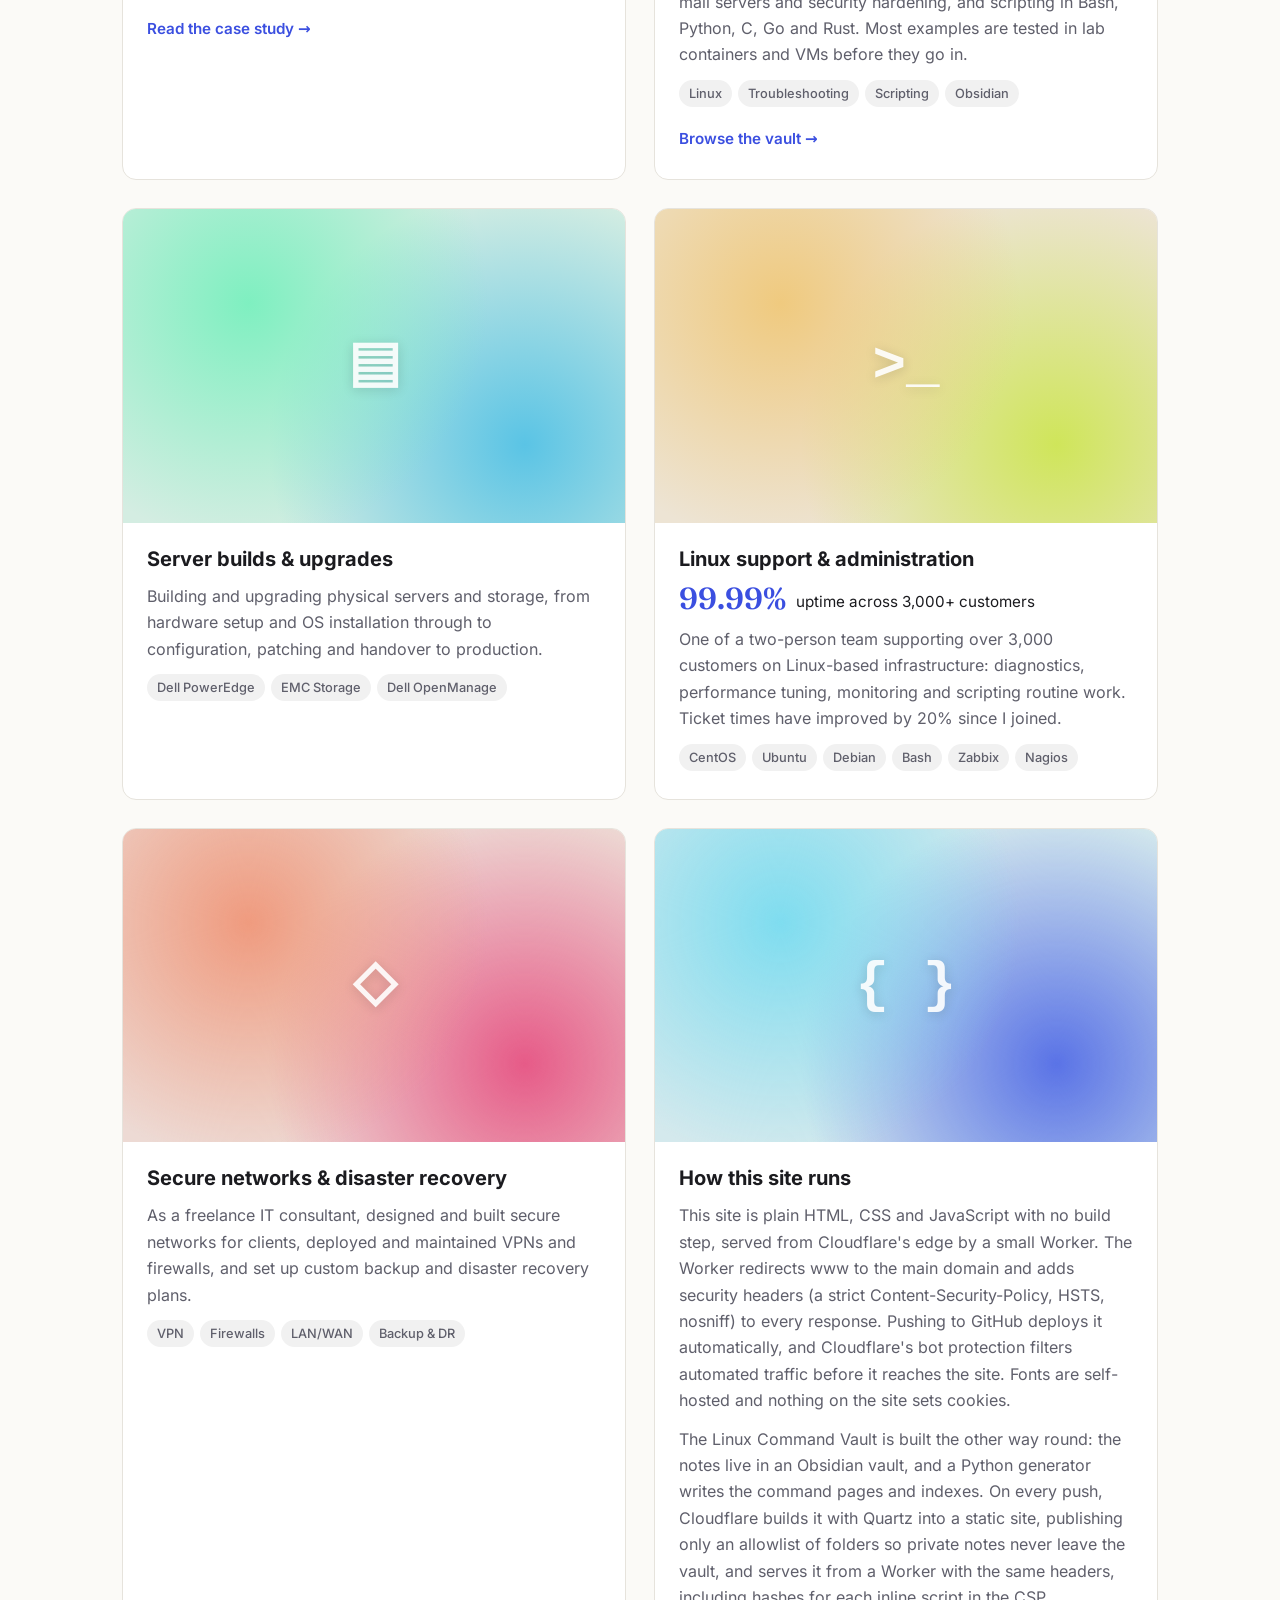
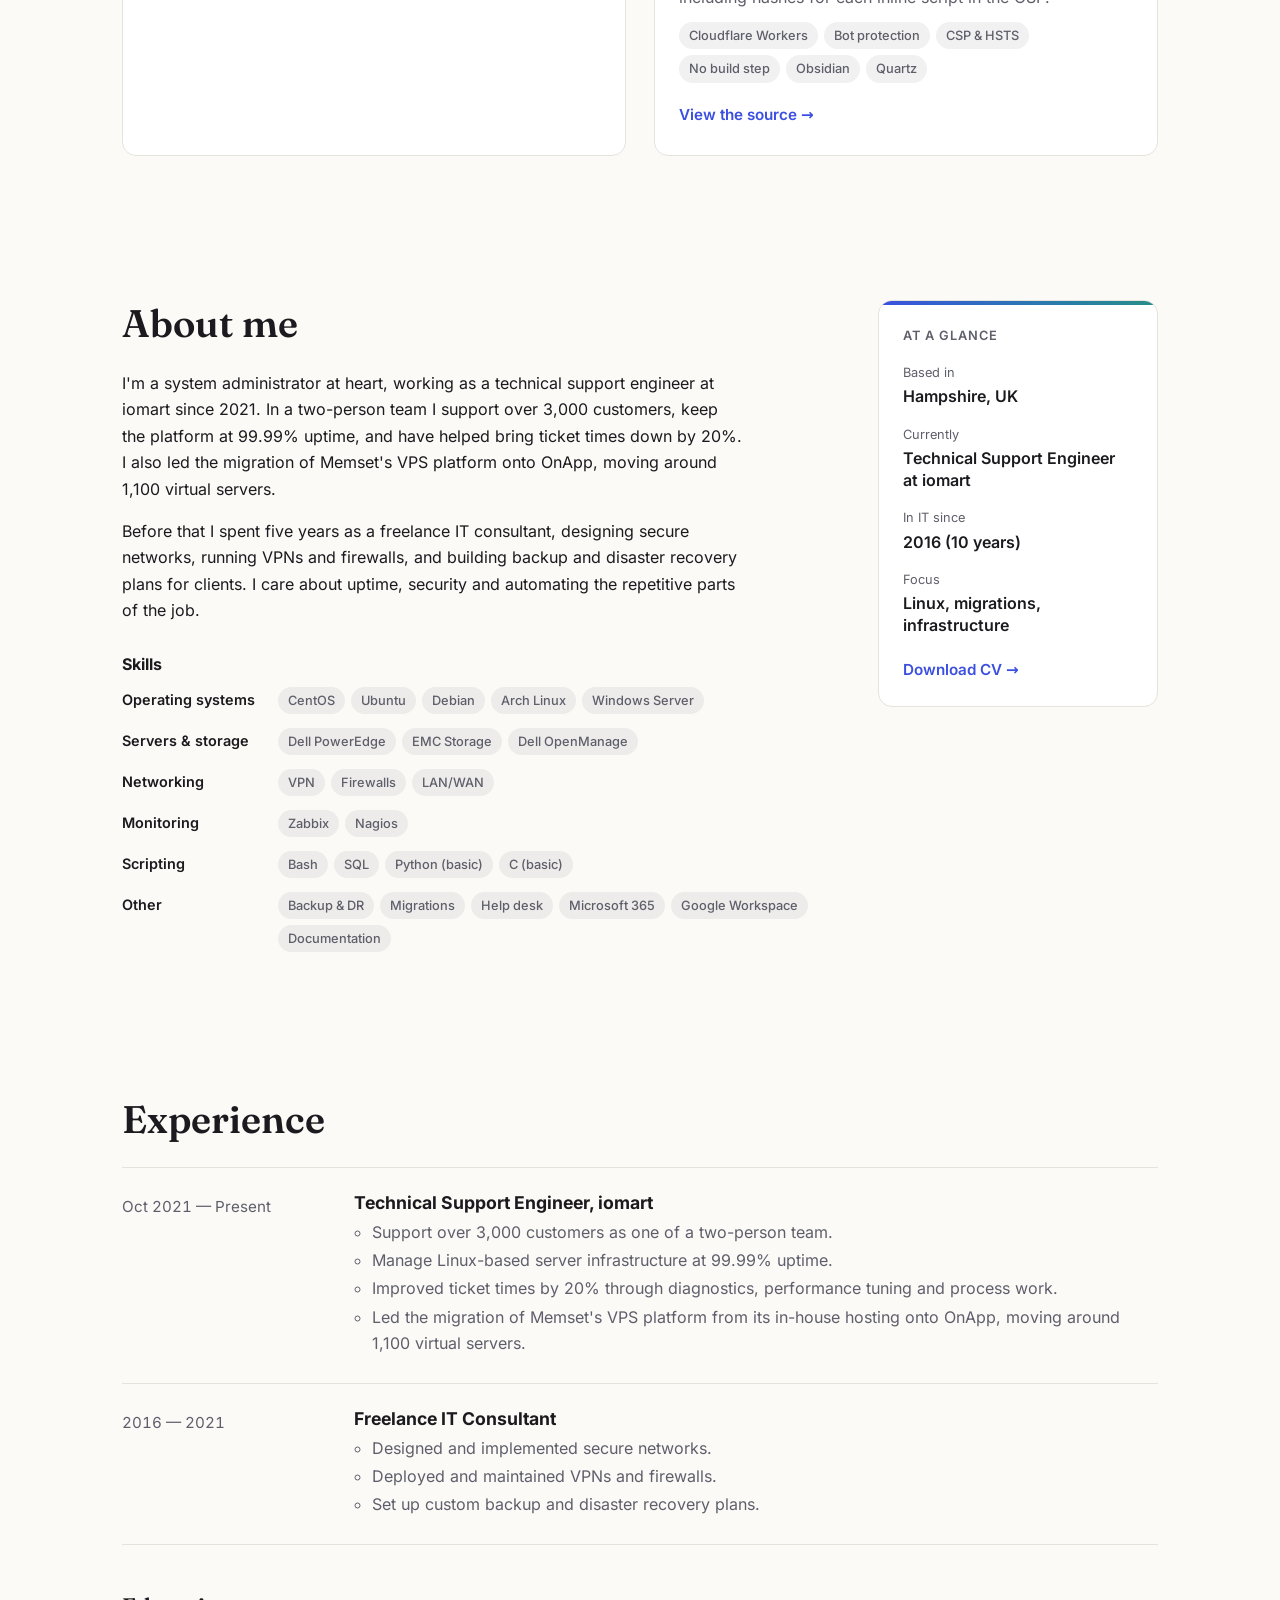
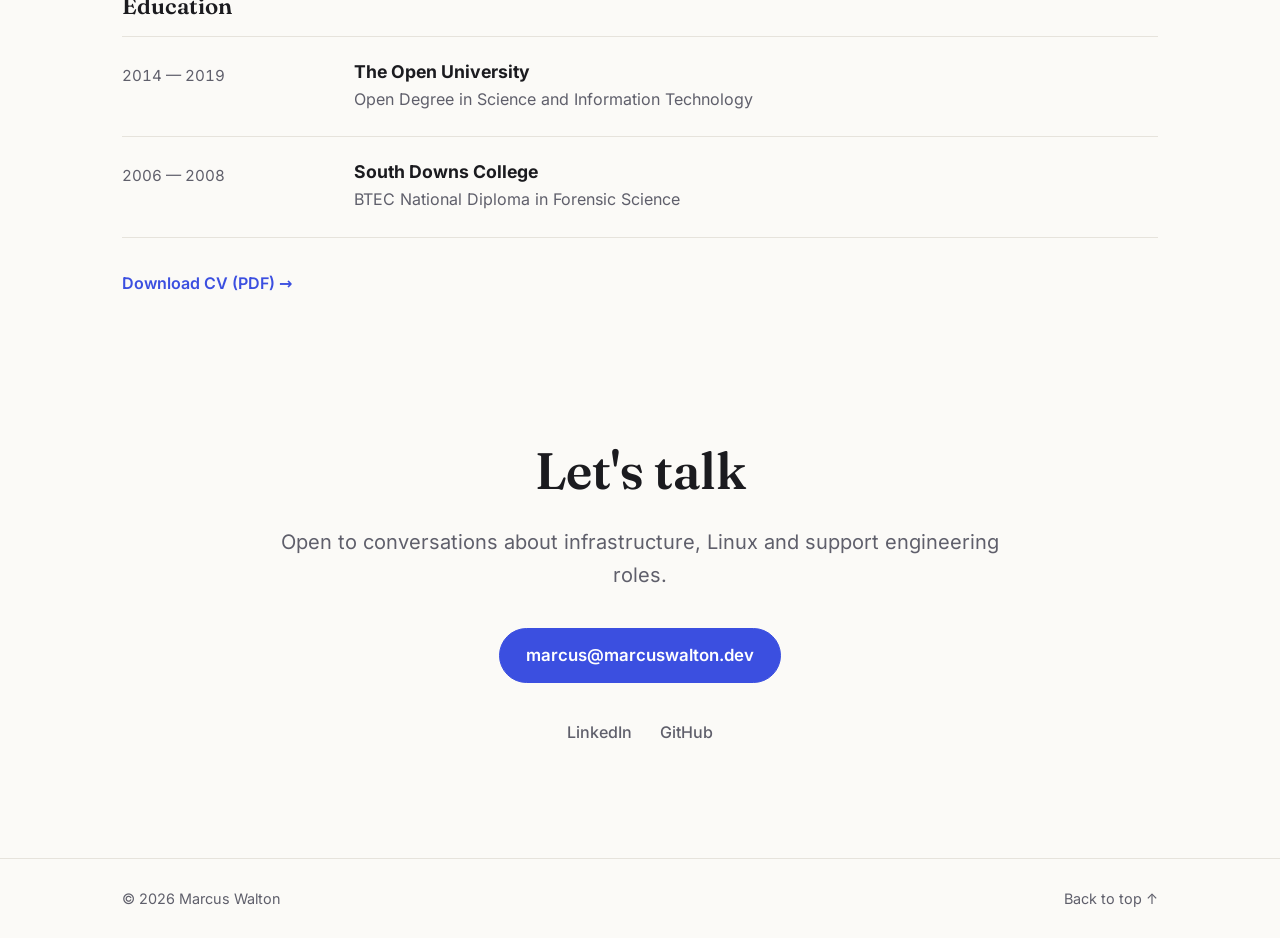
==== commit 0eece43a: "Update Linux Command Vault numbers: 450+ commands, 220+ playbooks, 170+ guides Also refresh the topi" ====
--- a/public/index.html
+++ b/public/index.html
@@ -114,8 +114,8 @@
           <div class="thumb thumb-icon" style="--h1: 265; --h2: 300;" aria-hidden="true">~$</div>
           <div class="project-body">
             <h3>Linux Command Vault</h3>
-            <p class="stat"><strong>340+</strong> commands, <strong>140+</strong> incident playbooks</p>
-            <p>The field guide I keep for Linux administration, written in Obsidian and published as a website: a cheat sheet for every command I use, step-by-step playbooks for when things break, and guides from kernel tuning, Proxmox and KVM to WireGuard, OPNsense, Podman, Kubernetes and Helm, and scripting in Bash, Python, C, Go and Rust. Most examples are tested in lab containers and VMs before they go in.</p>
+            <p class="stat"><strong>450+</strong> commands, <strong>220+</strong> incident playbooks, <strong>170+</strong> guides</p>
+            <p>The field guide I keep for Linux administration, written in Obsidian and published as a website: a cheat sheet for every command I use, step-by-step playbooks for when things break, and guides from kernel tuning, Proxmox and KVM to WireGuard, Kubernetes, Ceph, database failover, mail servers and security hardening, and scripting in Bash, Python, C, Go and Rust. Most examples are tested in lab containers and VMs before they go in.</p>
             <ul class="tags"><li>Linux</li><li>Troubleshooting</li><li>Scripting</li><li>Obsidian</li></ul>
             <p class="project-links"><a href="https://linux.marcuswalton.dev">Browse the vault</a></p>
           </div>
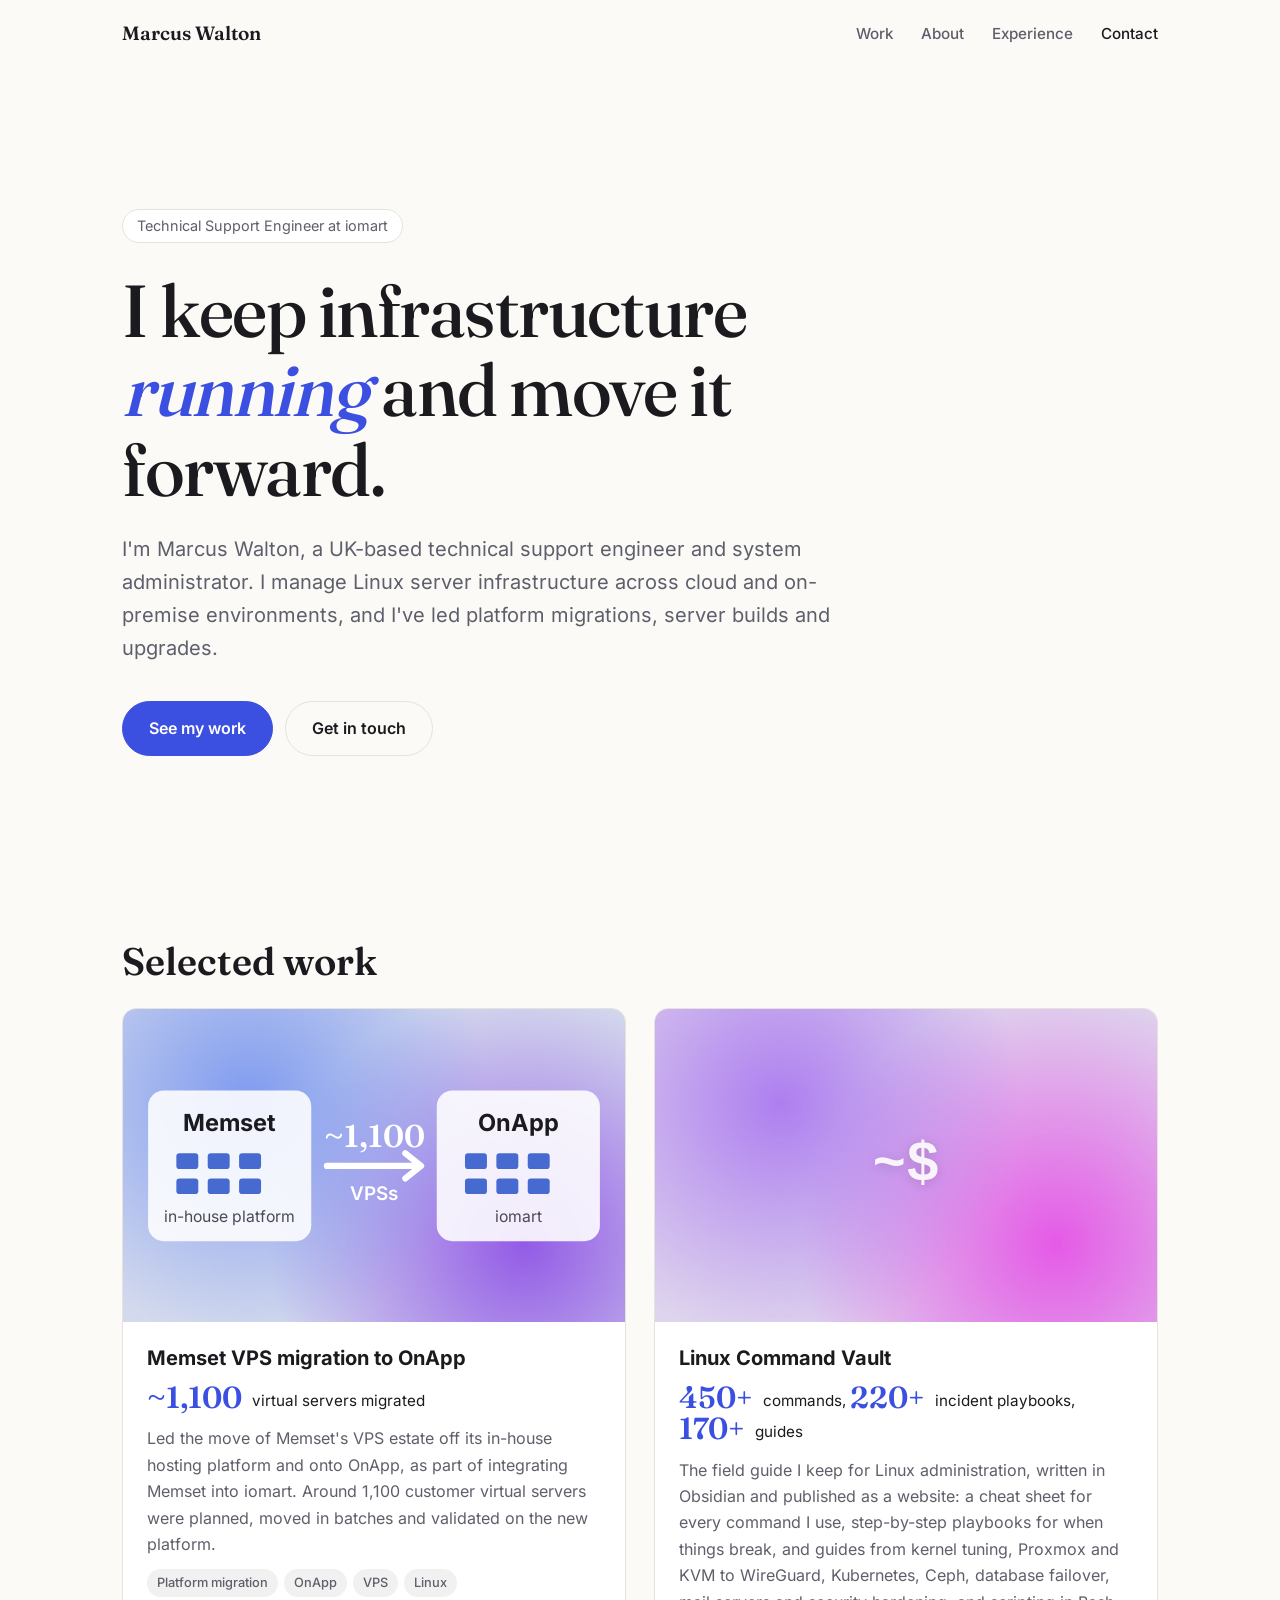
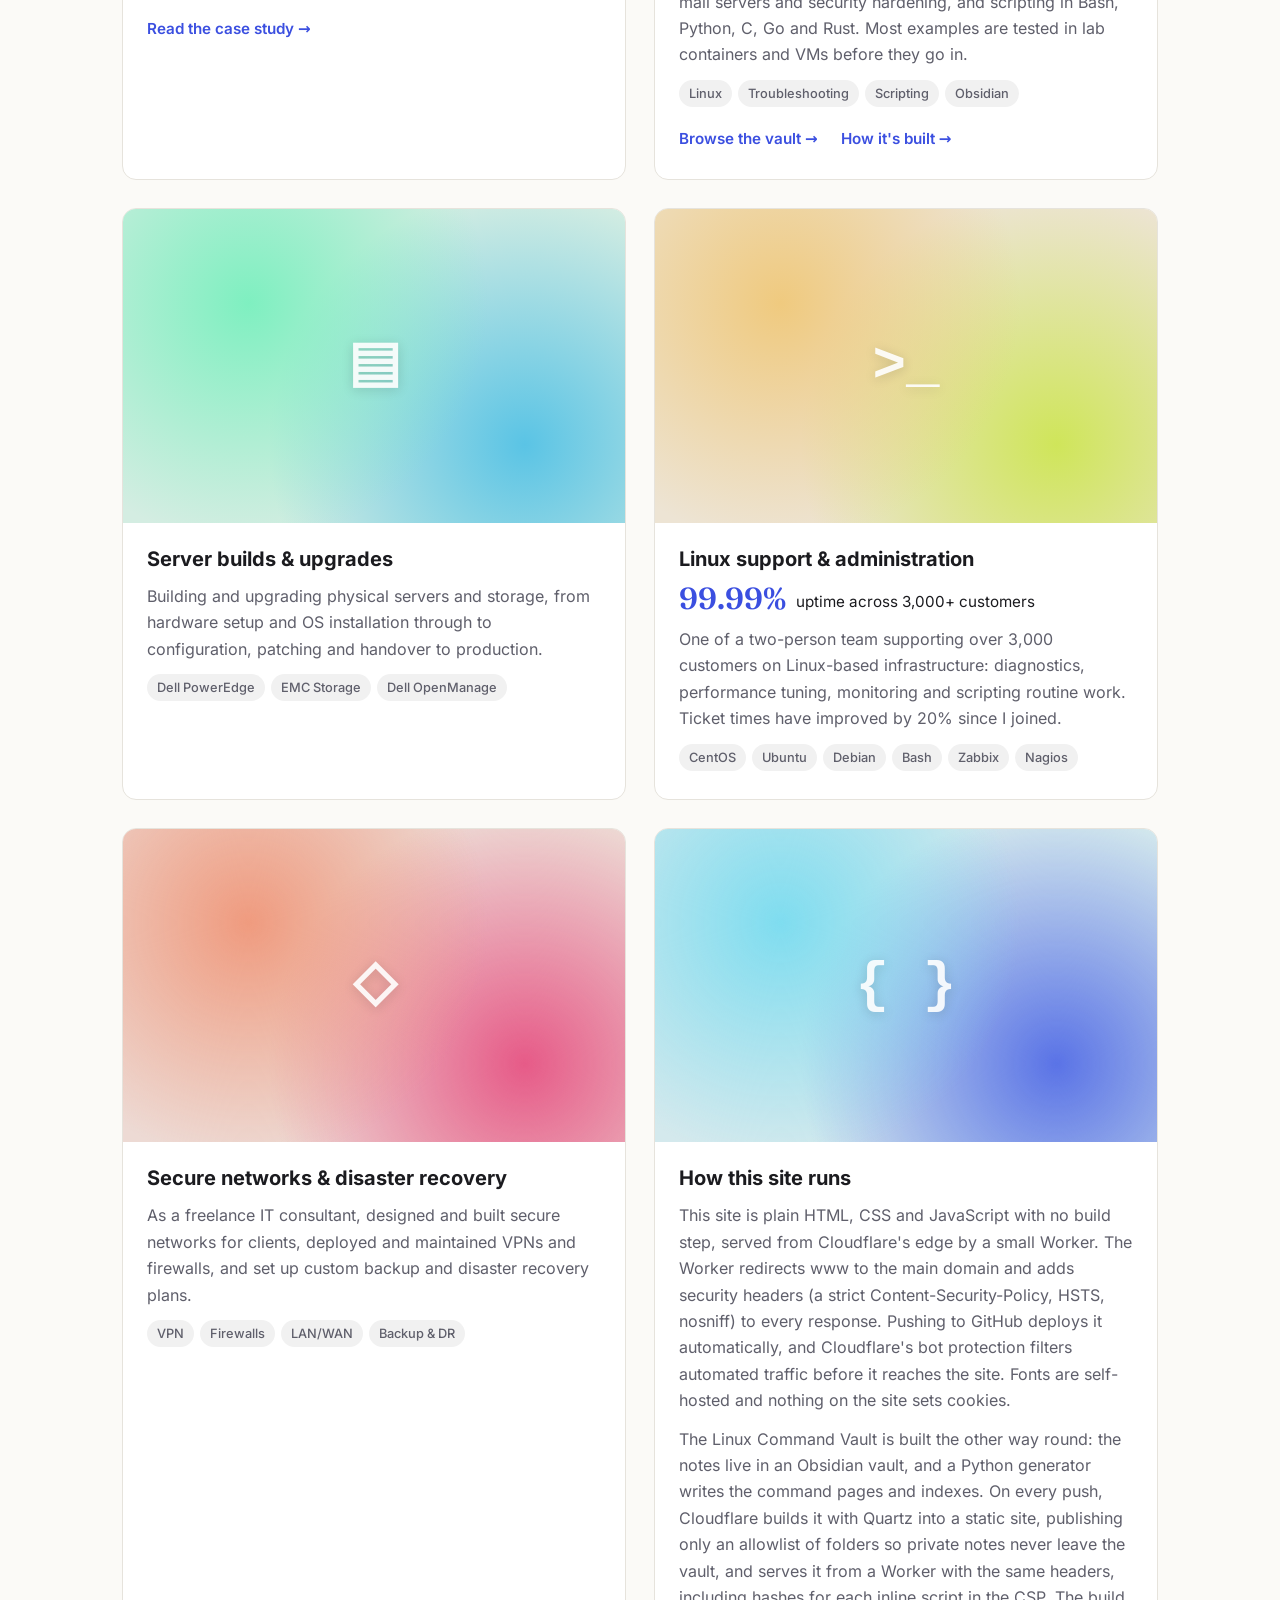
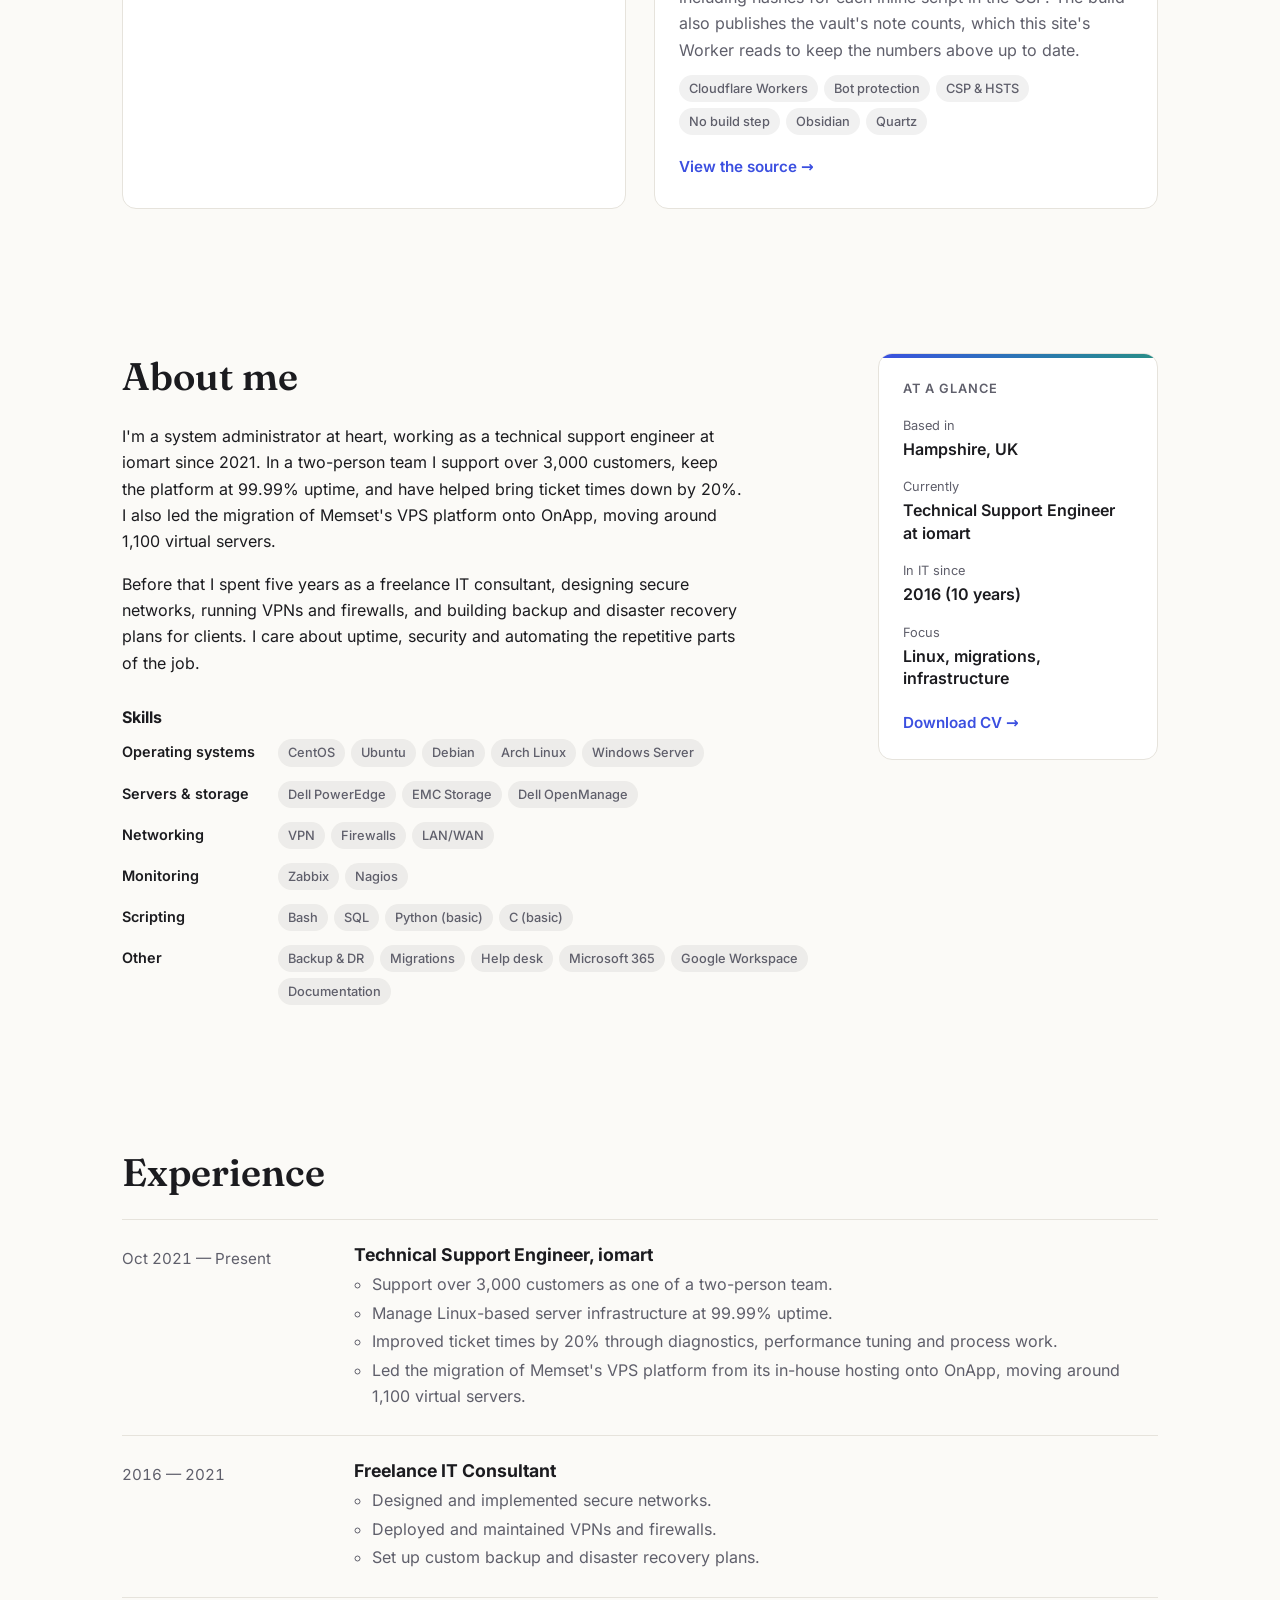
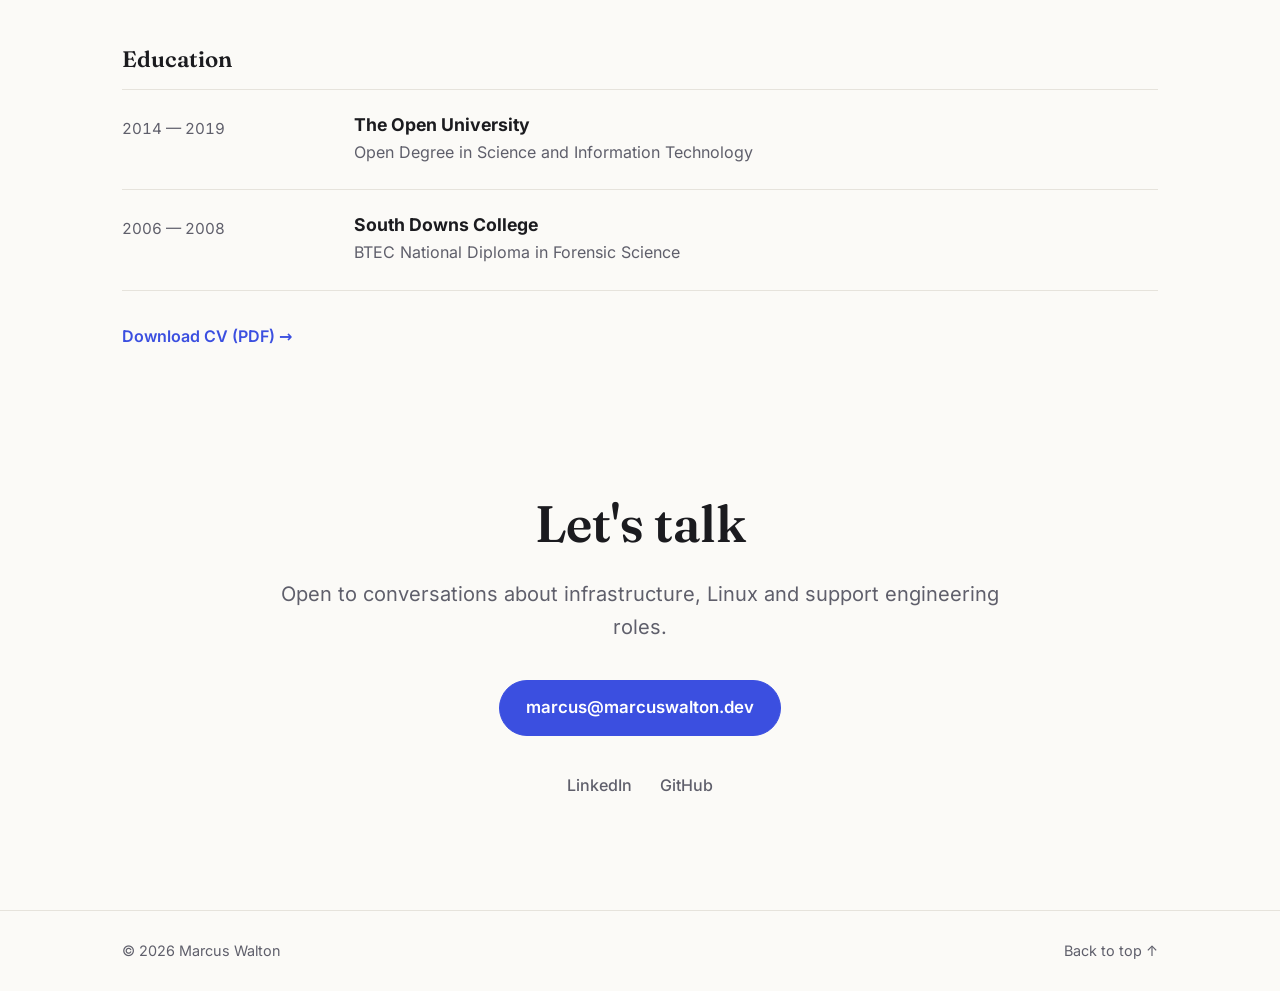
==== commit 87929291: "Live vault numbers, a vault write-up page, caching and sitemap - Worker fills data-vault-stat elemen" ====
--- a/public/index.html
+++ b/public/index.html
@@ -36,7 +36,7 @@
     "jobTitle": "Technical Support Engineer",
     "worksFor": { "@type": "Organization", "name": "iomart" },
     "address": { "@type": "PostalAddress", "addressRegion": "Hampshire", "addressCountry": "GB" },
-    "knowsAbout": ["Linux system administration", "Platform migrations", "Server infrastructure", "OnApp", "Backup and disaster recovery"],
+    "knowsAbout": ["Linux system administration", "Platform migrations", "Server infrastructure", "OnApp", "Backup and disaster recovery", "Bash", "Zabbix", "Nagios", "Dell PowerEdge", "VPN", "Firewalls", "Debian", "Ubuntu", "CentOS"],
     "sameAs": [
       "https://www.linkedin.com/in/marcuswalton1/",
       "https://github.com/marcusw89"
@@ -114,10 +114,10 @@
           <div class="thumb thumb-icon" style="--h1: 265; --h2: 300;" aria-hidden="true">~$</div>
           <div class="project-body">
             <h3>Linux Command Vault</h3>
-            <p class="stat"><strong>450+</strong> commands, <strong>220+</strong> incident playbooks, <strong>170+</strong> guides</p>
+            <p class="stat"><strong data-vault-stat="commands">450+</strong> commands, <strong data-vault-stat="playbooks">220+</strong> incident playbooks, <strong data-vault-stat="guides">170+</strong> guides</p>
             <p>The field guide I keep for Linux administration, written in Obsidian and published as a website: a cheat sheet for every command I use, step-by-step playbooks for when things break, and guides from kernel tuning, Proxmox and KVM to WireGuard, Kubernetes, Ceph, database failover, mail servers and security hardening, and scripting in Bash, Python, C, Go and Rust. Most examples are tested in lab containers and VMs before they go in.</p>
             <ul class="tags"><li>Linux</li><li>Troubleshooting</li><li>Scripting</li><li>Obsidian</li></ul>
-            <p class="project-links"><a href="https://linux.marcuswalton.dev">Browse the vault</a></p>
+            <p class="project-links"><a href="https://linux.marcuswalton.dev">Browse the vault</a> <a href="/work/linux-vault">How it's built</a></p>
           </div>
         </article>
 
@@ -154,7 +154,7 @@
           <div class="project-body">
             <h3>How this site runs</h3>
             <p>This site is plain HTML, CSS and JavaScript with no build step, served from Cloudflare's edge by a small Worker. The Worker redirects www to the main domain and adds security headers (a strict Content-Security-Policy, HSTS, nosniff) to every response. Pushing to GitHub deploys it automatically, and Cloudflare's bot protection filters automated traffic before it reaches the site. Fonts are self-hosted and nothing on the site sets cookies.</p>
-            <p>The Linux Command Vault is built the other way round: the notes live in an Obsidian vault, and a Python generator writes the command pages and indexes. On every push, Cloudflare builds it with Quartz into a static site, publishing only an allowlist of folders so private notes never leave the vault, and serves it from a Worker with the same headers, including hashes for each inline script in the CSP.</p>
+            <p>The Linux Command Vault is built the other way round: the notes live in an Obsidian vault, and a Python generator writes the command pages and indexes. On every push, Cloudflare builds it with Quartz into a static site, publishing only an allowlist of folders so private notes never leave the vault, and serves it from a Worker with the same headers, including hashes for each inline script in the CSP. The build also publishes the vault's note counts, which this site's Worker reads to keep the numbers above up to date.</p>
             <ul class="tags"><li>Cloudflare Workers</li><li>Bot protection</li><li>CSP &amp; HSTS</li><li>No build step</li><li>Obsidian</li><li>Quartz</li></ul>
             <p class="project-links"><a href="https://github.com/marcusw89/marcuswalton.dev">View the source</a></p>
           </div>
--- a/public/css/style.css
+++ b/public/css/style.css
@@ -147,6 +147,7 @@
 .project-links { margin-top: auto; padding-top: 6px; }
 .project-body .project-links a { font-weight: 600; text-decoration: none; font-size: .95rem; color: var(--accent); }
 .project-links a::after { content: " →"; }
+.project-links a + a { margin-left: 18px; }
 .project-links a:hover { text-decoration: underline; }
 
 .tags { list-style: none; padding: 0; margin: 0; display: flex; flex-wrap: wrap; gap: 6px; }
@@ -300,6 +301,10 @@
 .case-figure .vm { fill: color-mix(in srgb, var(--muted) 35%, transparent); }
 .case-figure .vm.new { fill: var(--accent); }
 .case-figure .arrow { fill: none; stroke: var(--accent); stroke-width: 3; stroke-linecap: round; stroke-linejoin: round; }
+/* Wide diagrams keep a readable size on phones and scroll sideways in their own box. */
+.figure-scroll { overflow-x: auto; }
+.figure-scroll svg { min-width: 600px; }
+.case-figure .arrow.private { stroke: var(--muted); stroke-dasharray: 4 6; }
 .case-figure text { font-family: var(--font-sans); fill: var(--text); }
 .case-figure .title { font-size: 17px; font-weight: 700; }
 .case-figure .note { font-size: 13px; fill: var(--muted); }
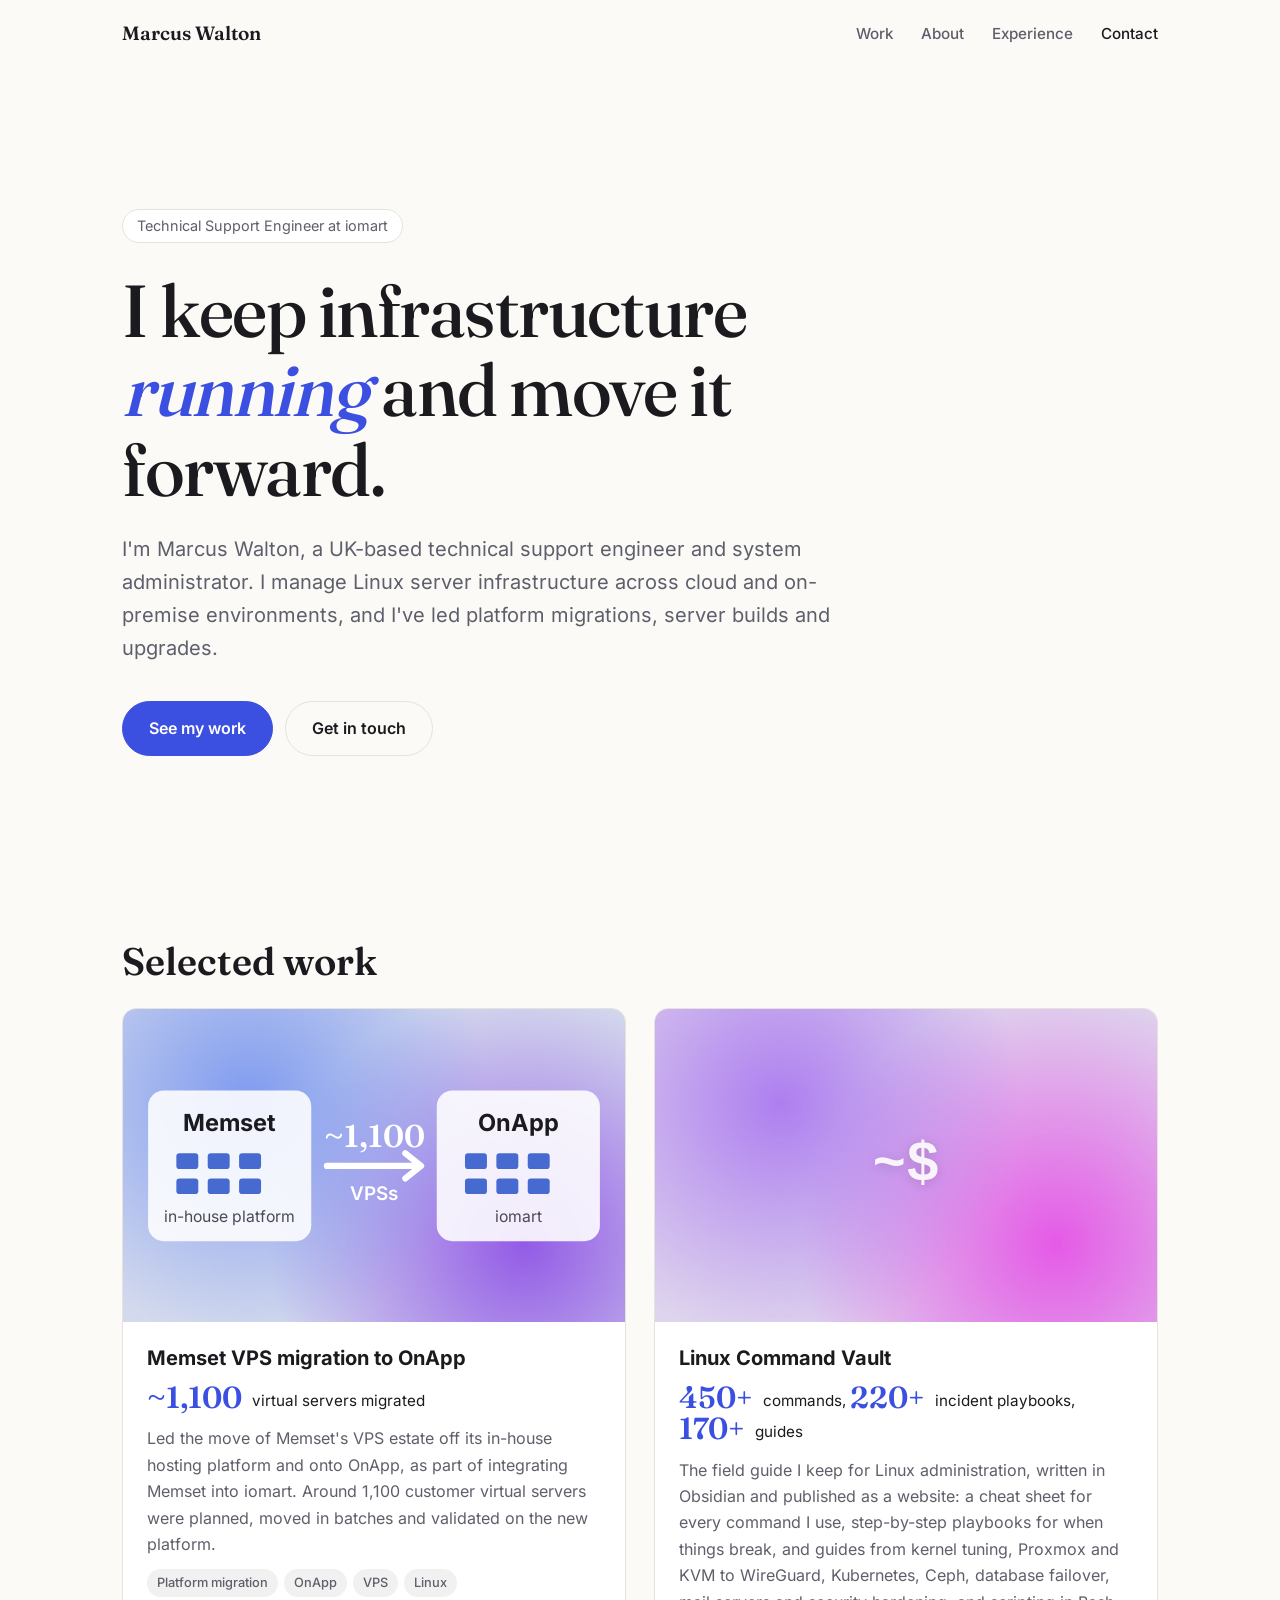
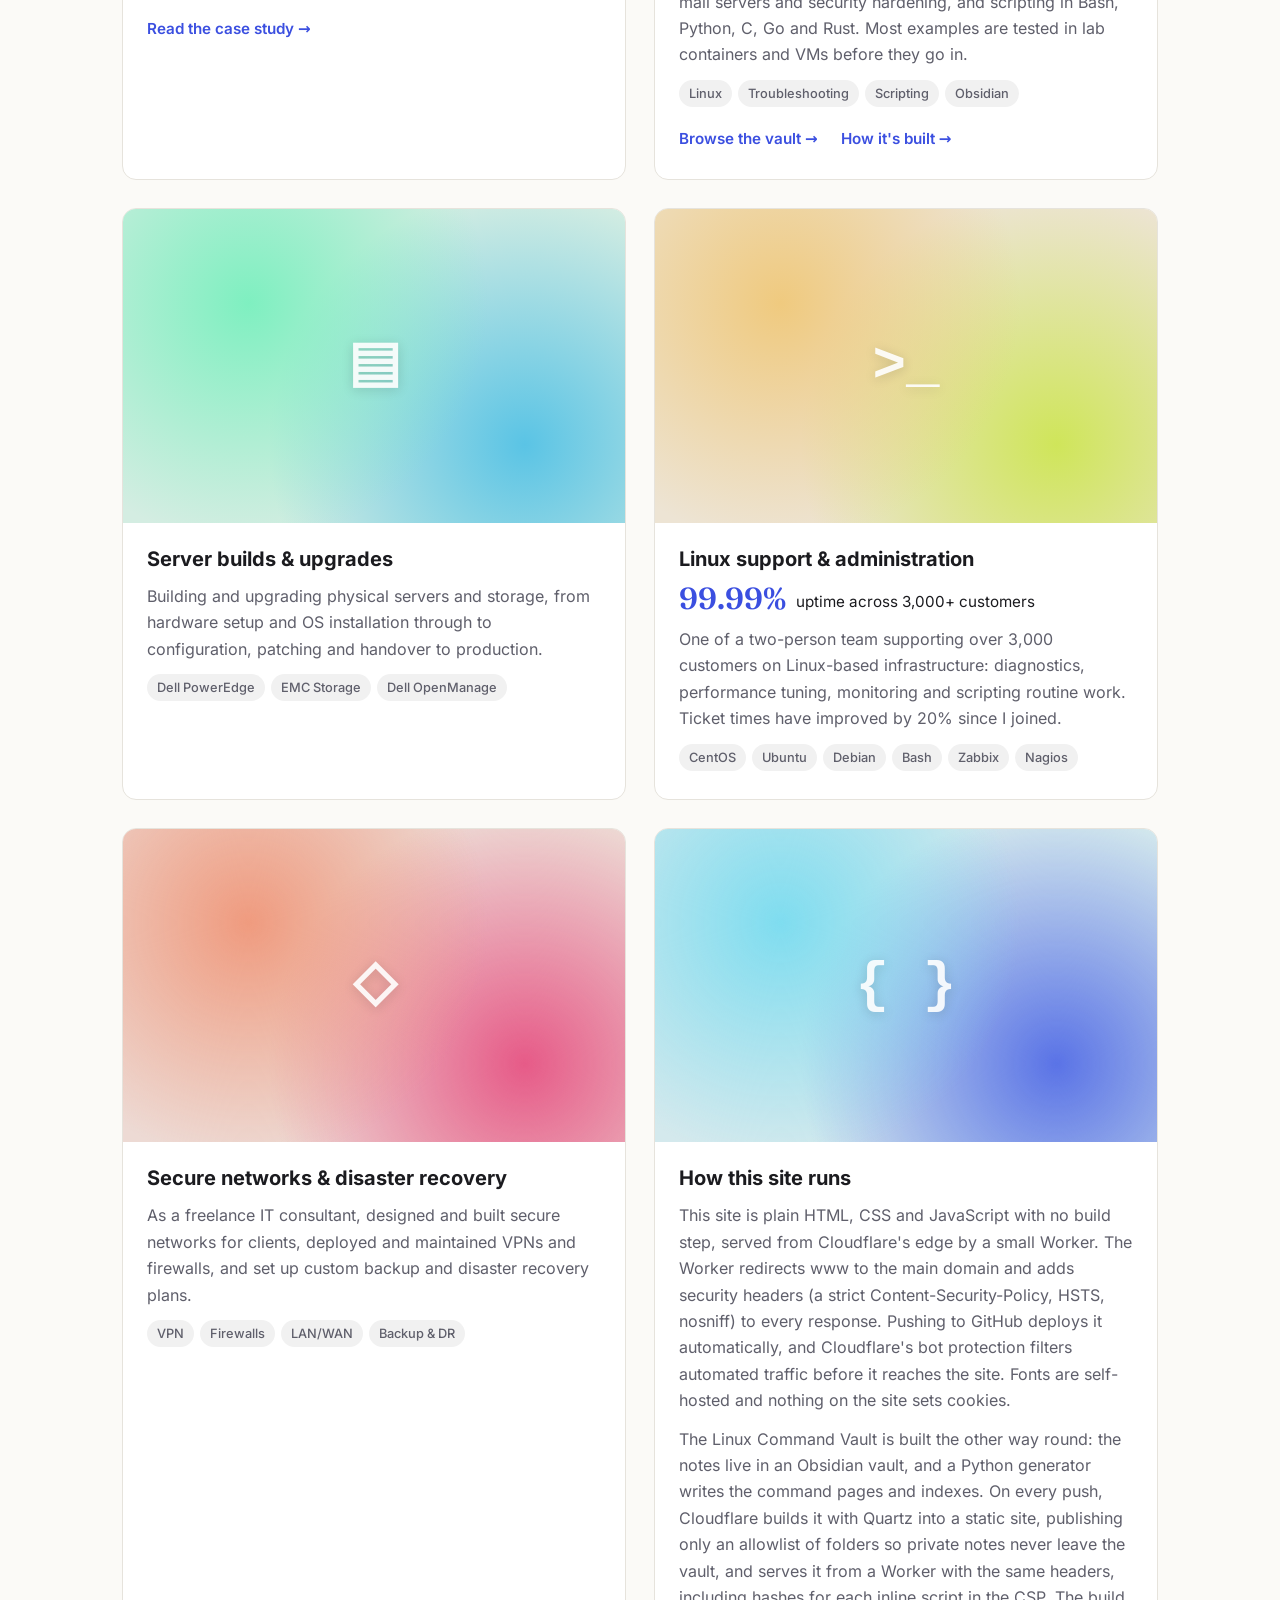
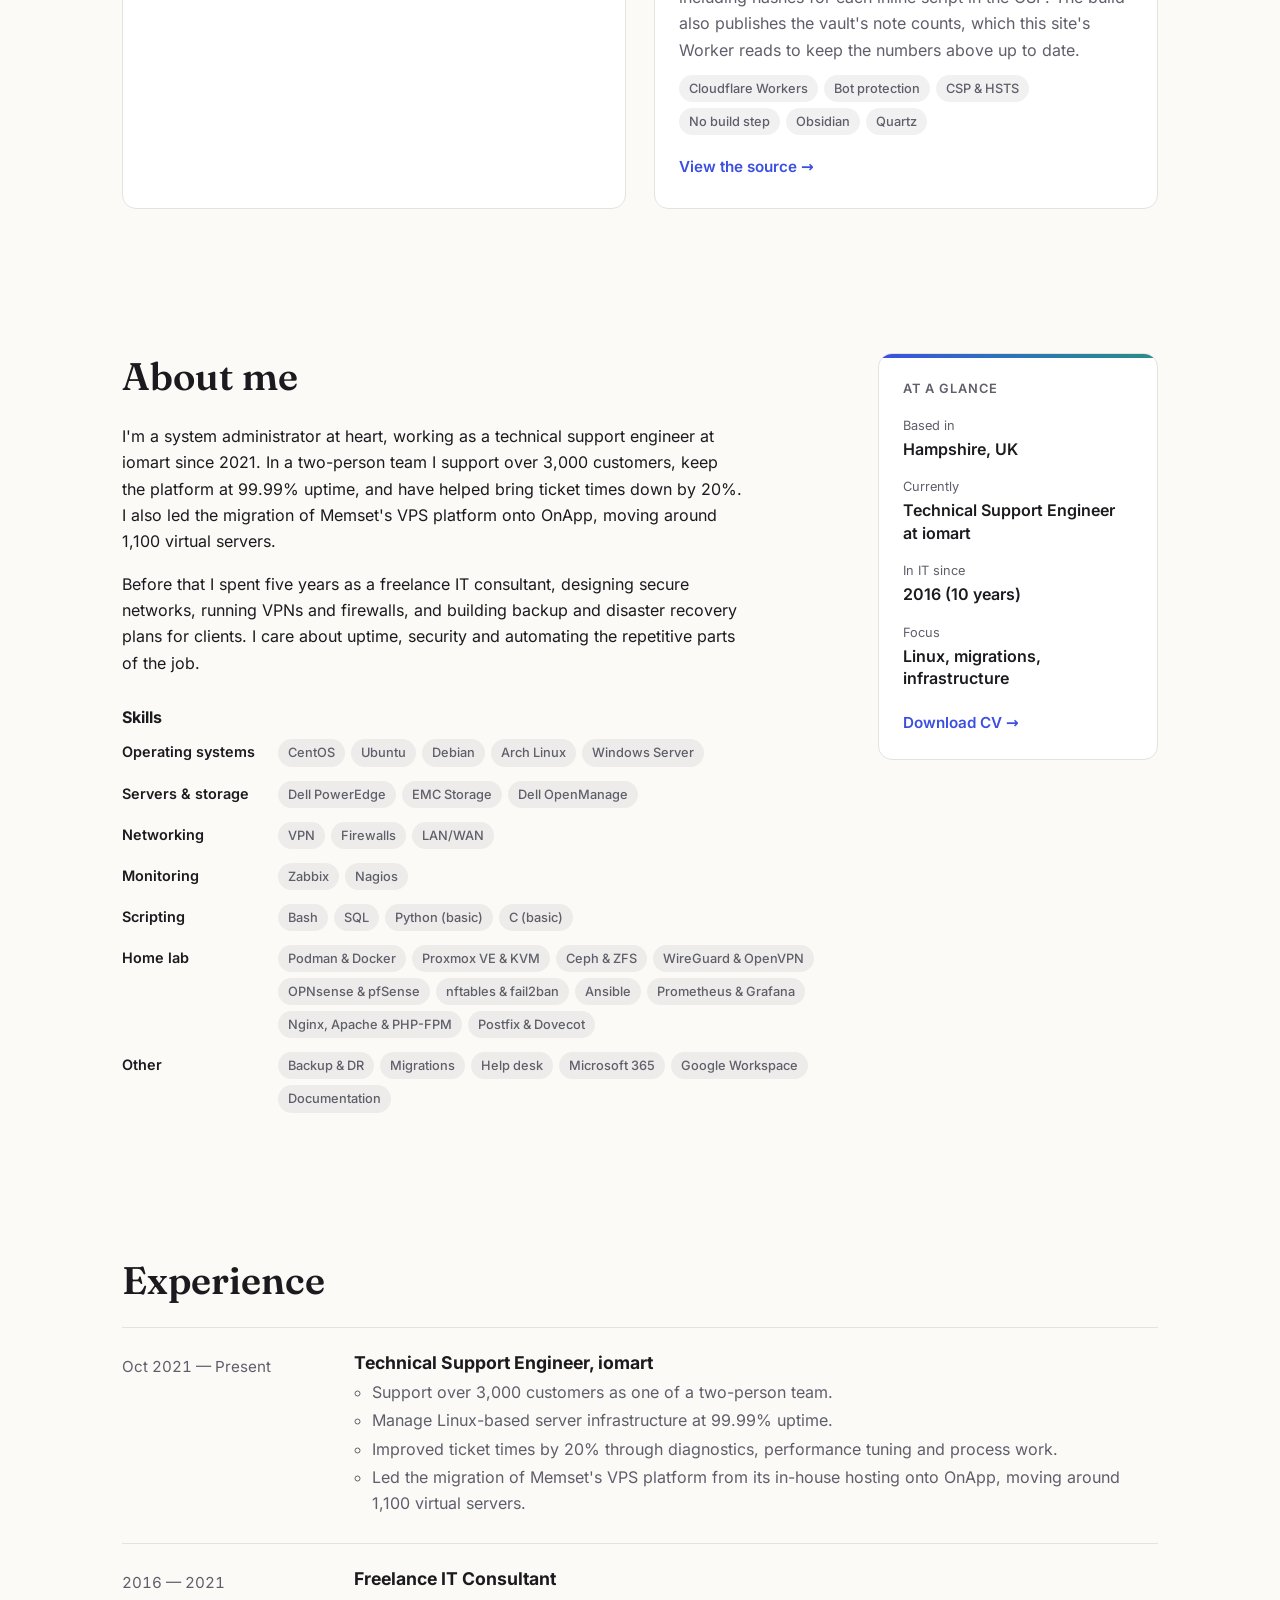
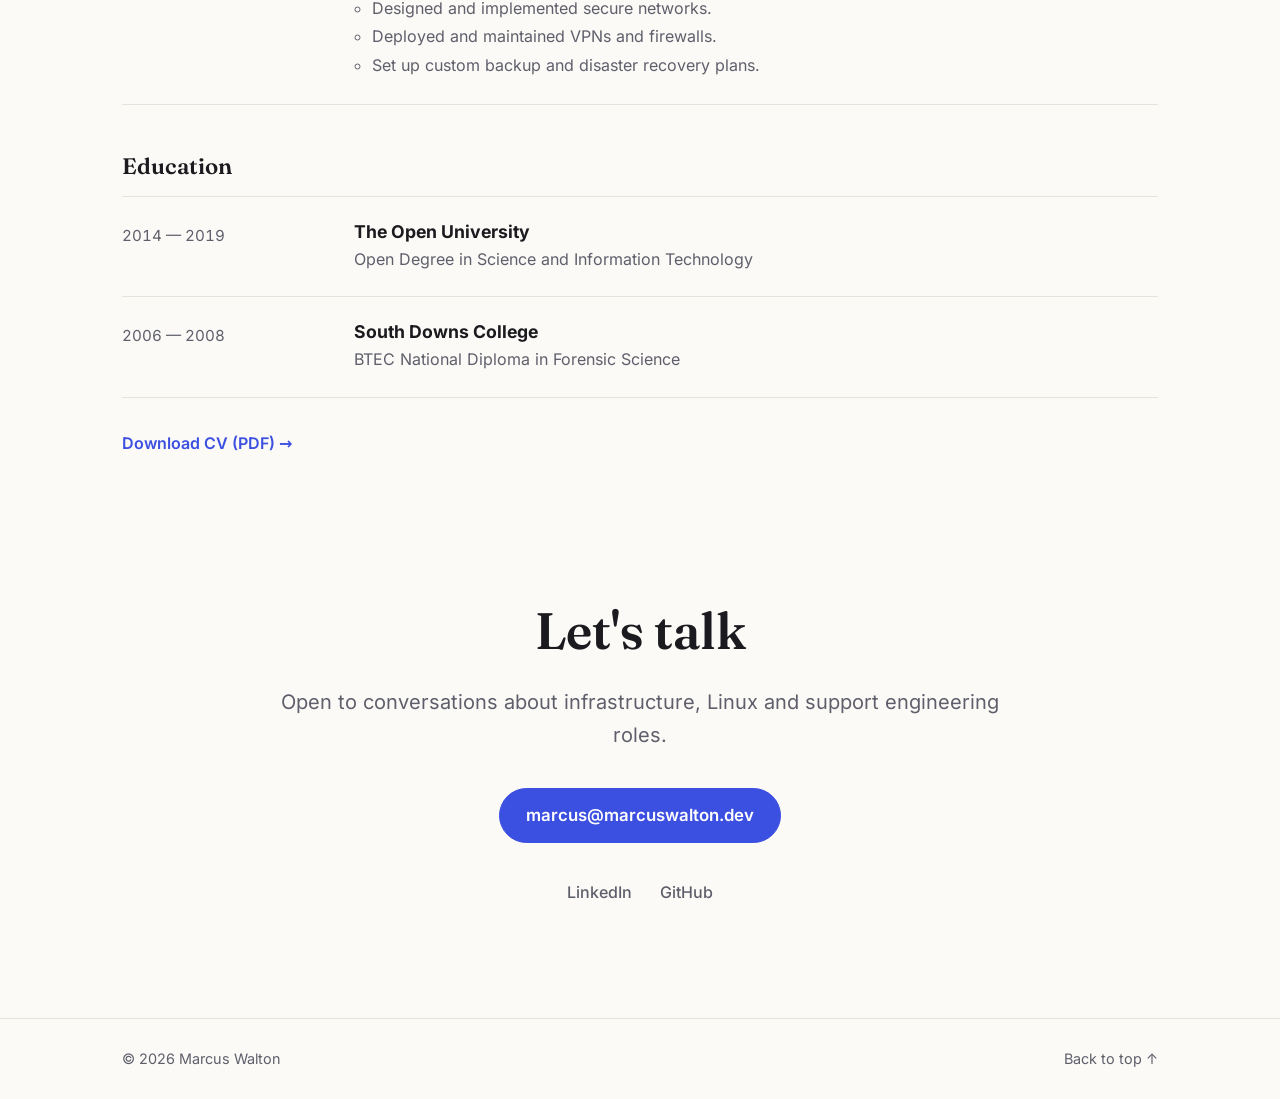
==== commit 1f1fc736: "Add a Home lab skills group Tools learned and tested in the Linux Command Vault labs, kept apart fro" ====
--- a/public/index.html
+++ b/public/index.html
@@ -36,7 +36,7 @@
     "jobTitle": "Technical Support Engineer",
     "worksFor": { "@type": "Organization", "name": "iomart" },
     "address": { "@type": "PostalAddress", "addressRegion": "Hampshire", "addressCountry": "GB" },
-    "knowsAbout": ["Linux system administration", "Platform migrations", "Server infrastructure", "OnApp", "Backup and disaster recovery", "Bash", "Zabbix", "Nagios", "Dell PowerEdge", "VPN", "Firewalls", "Debian", "Ubuntu", "CentOS"],
+    "knowsAbout": ["Linux system administration", "Platform migrations", "Server infrastructure", "OnApp", "Backup and disaster recovery", "Bash", "Zabbix", "Nagios", "Dell PowerEdge", "VPN", "Firewalls", "Debian", "Ubuntu", "CentOS", "Podman", "Docker", "Proxmox VE", "KVM", "Ceph", "ZFS", "WireGuard", "OpenVPN", "OPNsense", "pfSense", "nftables", "fail2ban", "Ansible", "Prometheus", "Grafana", "Nginx", "Apache", "PHP-FPM", "Postfix", "Dovecot"],
     "sameAs": [
       "https://www.linkedin.com/in/marcuswalton1/",
       "https://github.com/marcusw89"
@@ -175,6 +175,7 @@
           <div><dt>Networking</dt><dd><ul class="tags"><li>VPN</li><li>Firewalls</li><li>LAN/WAN</li></ul></dd></div>
           <div><dt>Monitoring</dt><dd><ul class="tags"><li>Zabbix</li><li>Nagios</li></ul></dd></div>
           <div><dt>Scripting</dt><dd><ul class="tags"><li>Bash</li><li>SQL</li><li>Python (basic)</li><li>C (basic)</li></ul></dd></div>
+          <div><dt>Home lab</dt><dd><ul class="tags"><li>Podman &amp; Docker</li><li>Proxmox VE &amp; KVM</li><li>Ceph &amp; ZFS</li><li>WireGuard &amp; OpenVPN</li><li>OPNsense &amp; pfSense</li><li>nftables &amp; fail2ban</li><li>Ansible</li><li>Prometheus &amp; Grafana</li><li>Nginx, Apache &amp; PHP-FPM</li><li>Postfix &amp; Dovecot</li></ul></dd></div>
           <div><dt>Other</dt><dd><ul class="tags"><li>Backup &amp; DR</li><li>Migrations</li><li>Help desk</li><li>Microsoft 365</li><li>Google Workspace</li><li>Documentation</li></ul></dd></div>
         </dl>
       </div>
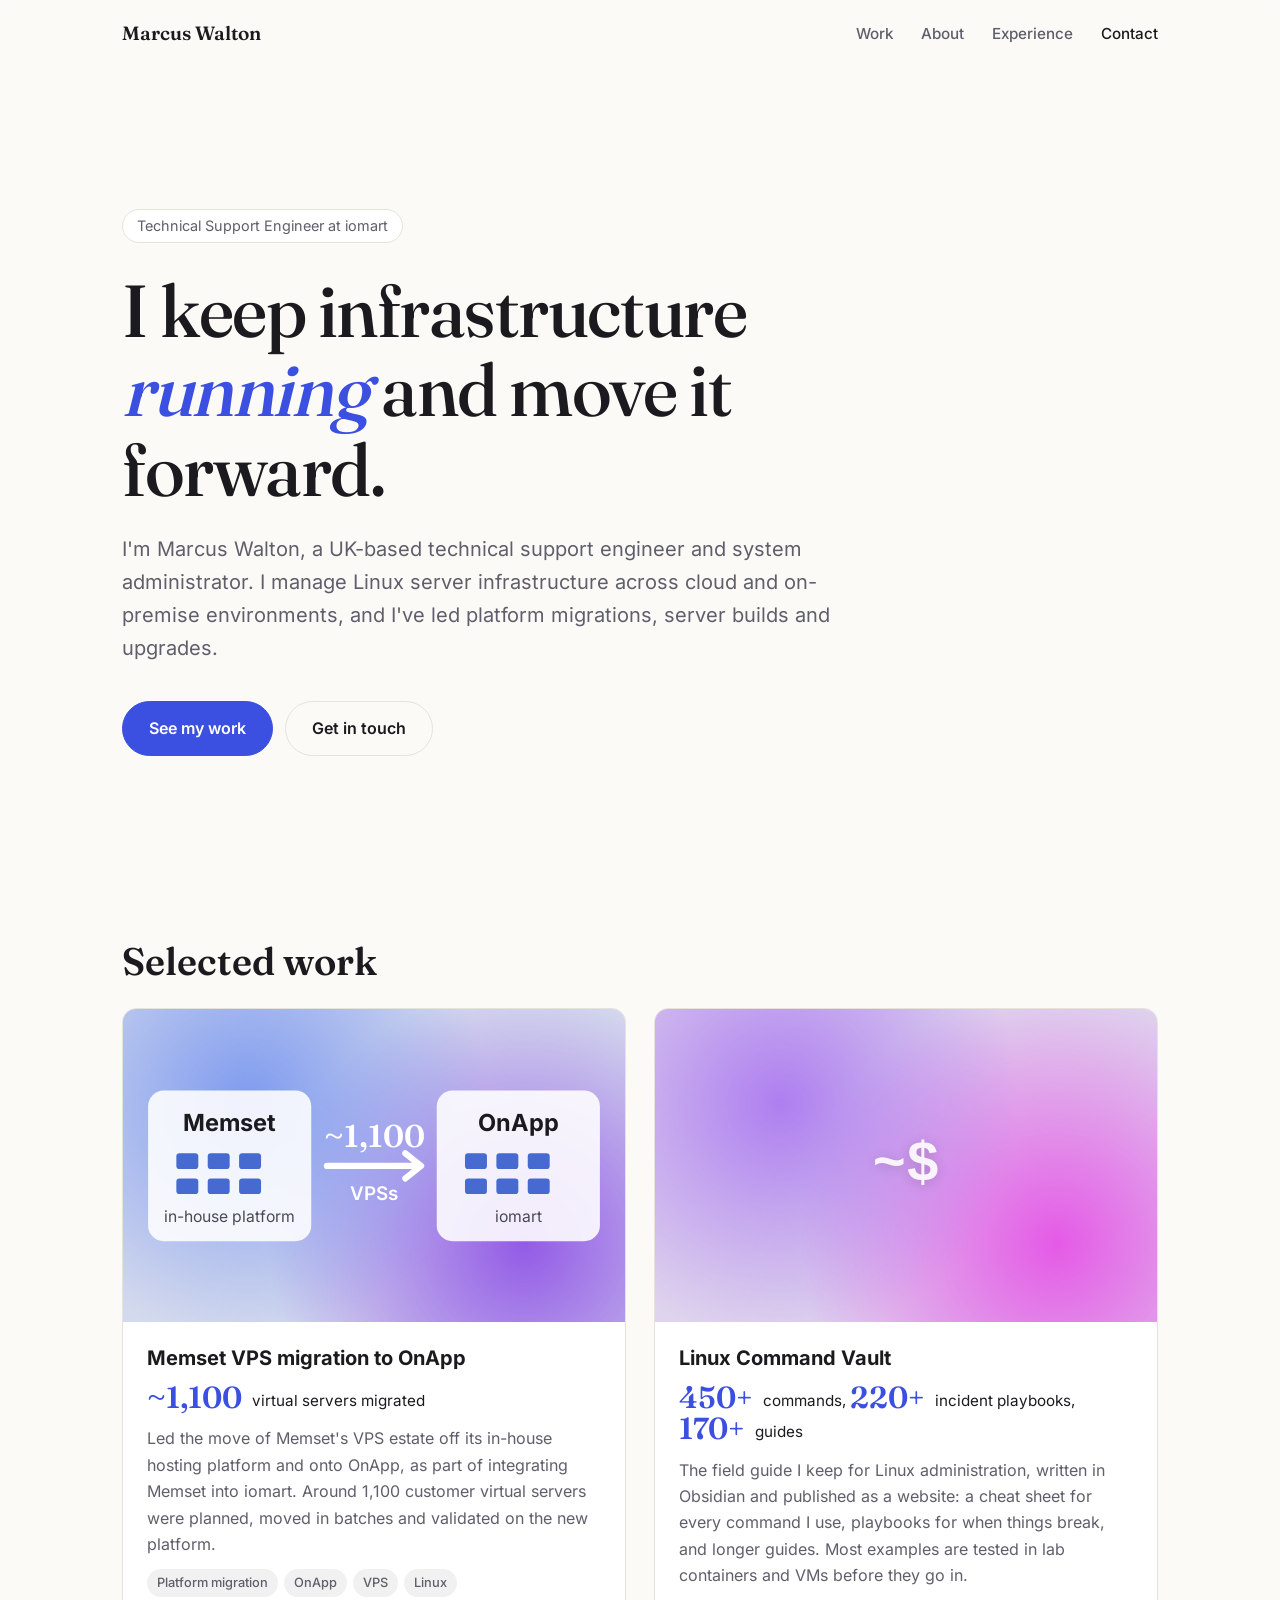
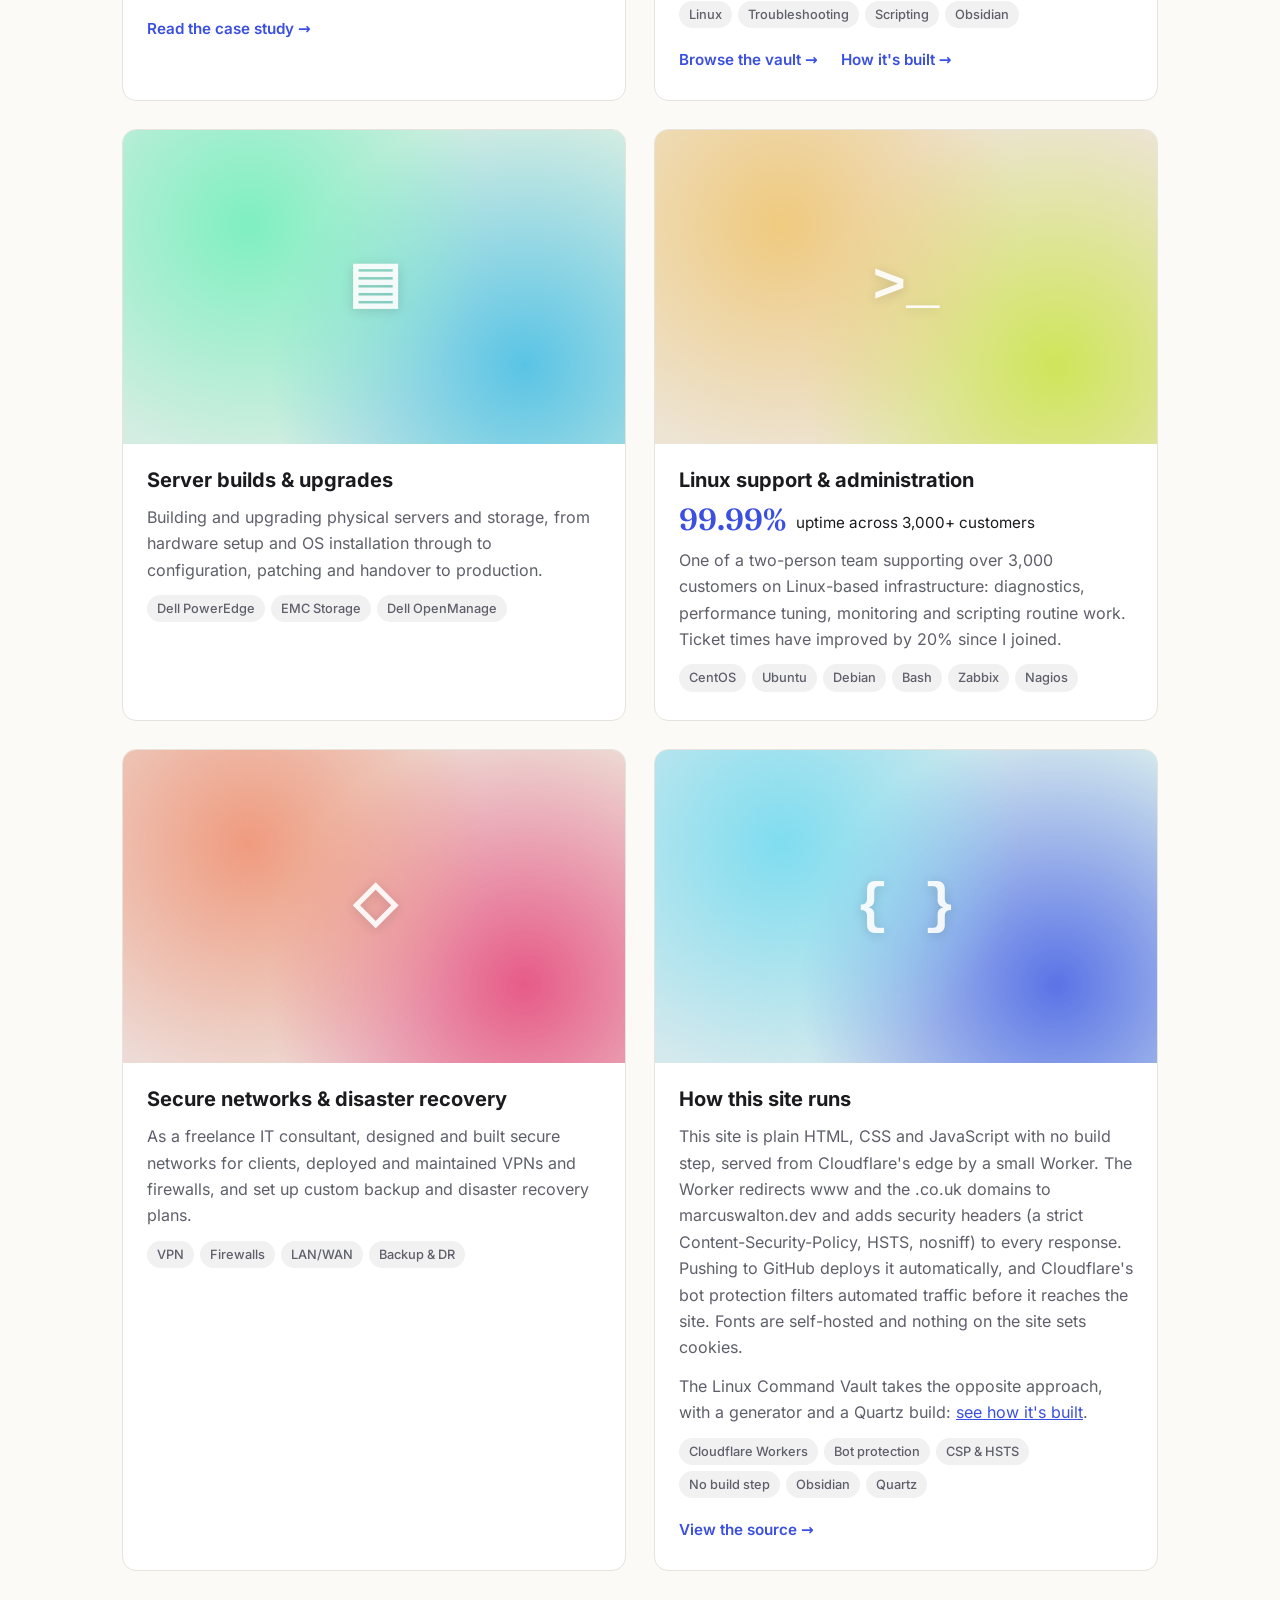
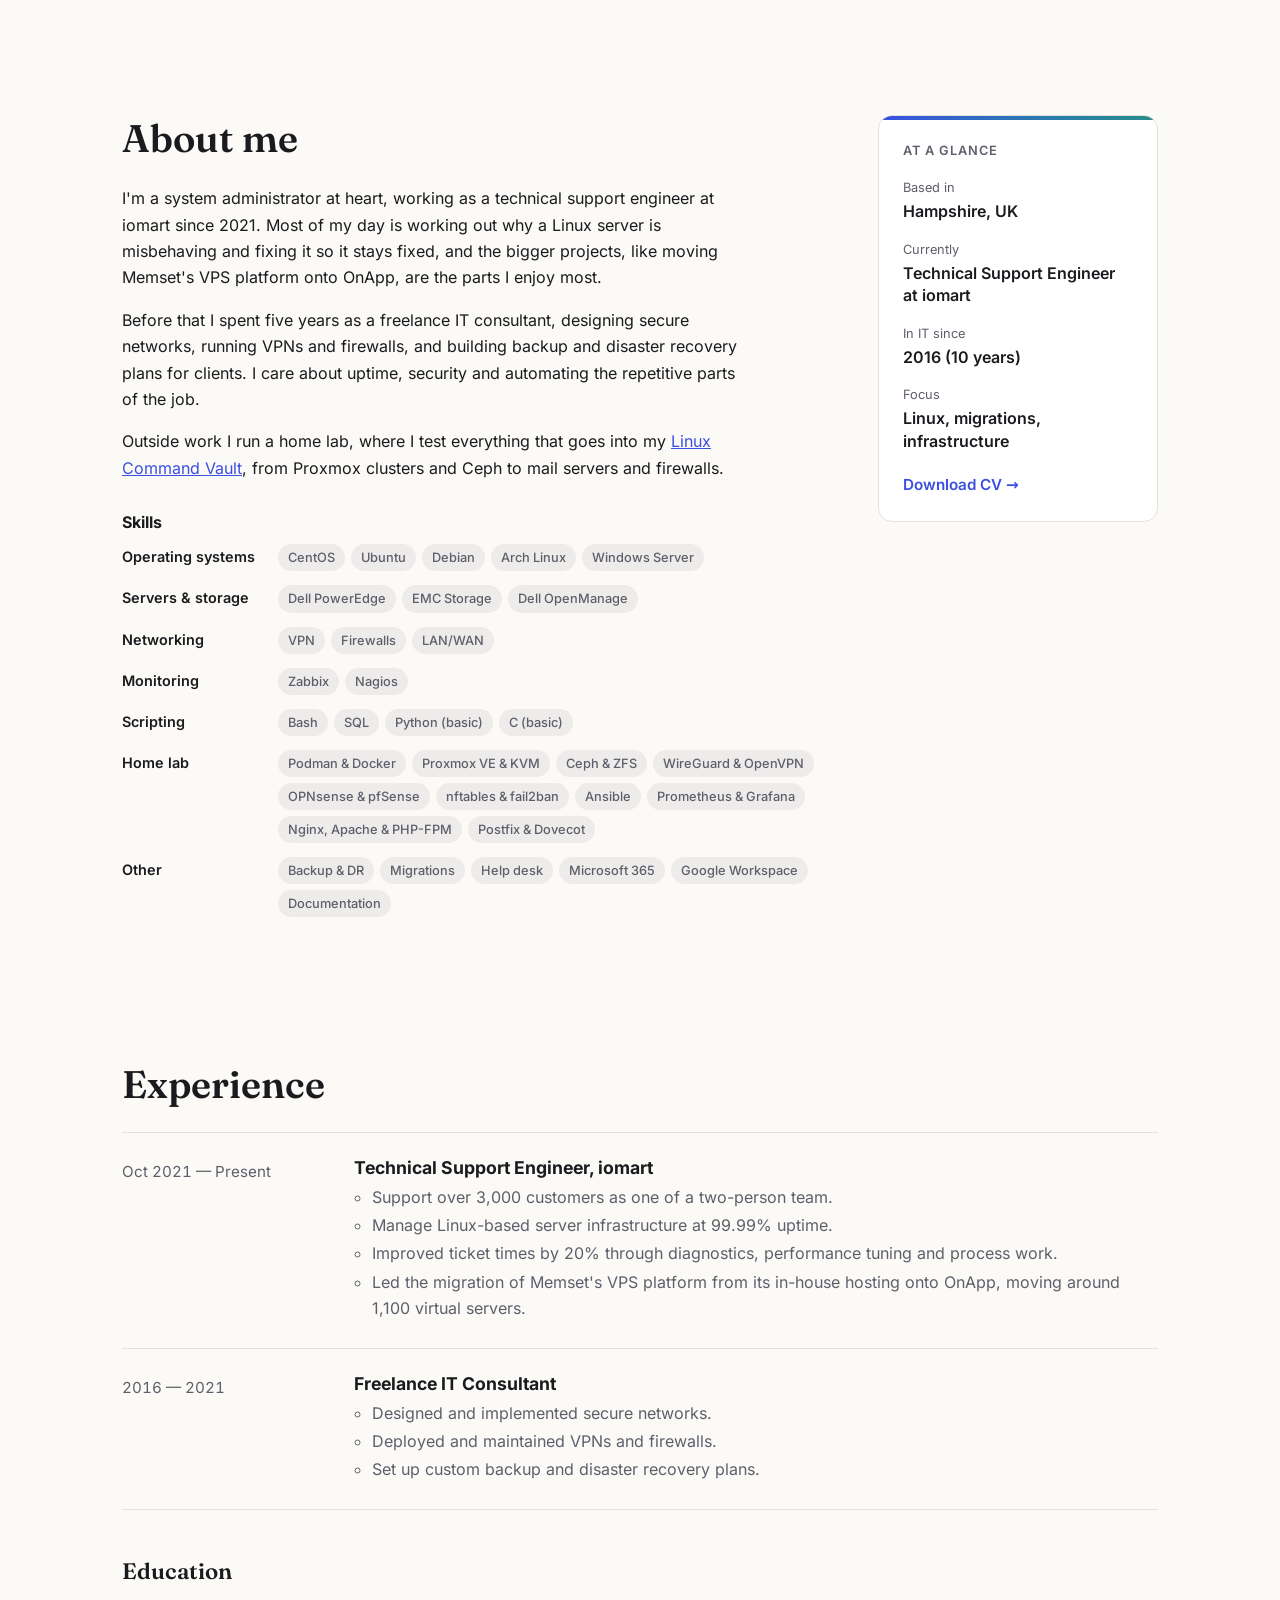
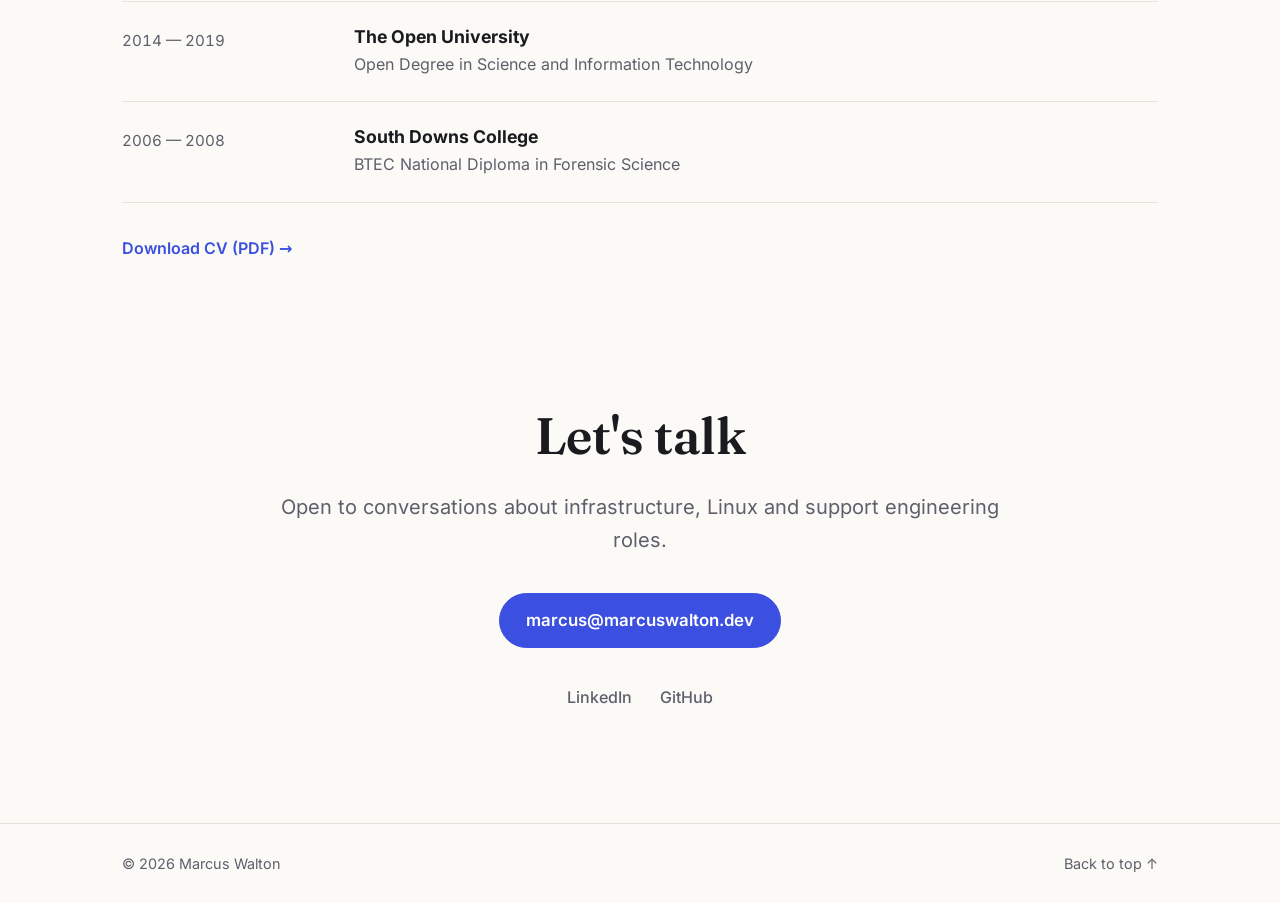
==== commit ee3b9b64: "Tighten homepage copy: less repetition, shorter cards, consistent job title Co-Authored-By: Claude O" ====
--- a/public/index.html
+++ b/public/index.html
@@ -3,7 +3,7 @@
 <head>
   <meta charset="utf-8">
   <meta name="viewport" content="width=device-width, initial-scale=1">
-  <title>Marcus Walton — Technical Support &amp; Infrastructure Engineer</title>
+  <title>Marcus Walton — Technical Support Engineer</title>
   <meta name="description" content="Marcus Walton is a technical support engineer working on platform migrations, server builds and upgrades, Linux system administration and infrastructure engineering.">
   <link rel="canonical" href="https://marcuswalton.dev/">
   <meta name="theme-color" content="#3b4fe0">
@@ -13,7 +13,7 @@
 
   <meta property="og:type" content="website">
   <meta property="og:url" content="https://marcuswalton.dev/">
-  <meta property="og:title" content="Marcus Walton — Technical Support &amp; Infrastructure Engineer">
+  <meta property="og:title" content="Marcus Walton — Technical Support Engineer">
   <meta property="og:description" content="Linux server infrastructure, platform migrations, server builds and upgrades.">
   <meta property="og:image" content="https://marcuswalton.dev/og.png">
   <meta property="og:image:width" content="1200">
@@ -115,7 +115,7 @@
           <div class="project-body">
             <h3>Linux Command Vault</h3>
             <p class="stat"><strong data-vault-stat="commands">450+</strong> commands, <strong data-vault-stat="playbooks">220+</strong> incident playbooks, <strong data-vault-stat="guides">170+</strong> guides</p>
-            <p>The field guide I keep for Linux administration, written in Obsidian and published as a website: a cheat sheet for every command I use, step-by-step playbooks for when things break, and guides from kernel tuning, Proxmox and KVM to WireGuard, Kubernetes, Ceph, database failover, mail servers and security hardening, and scripting in Bash, Python, C, Go and Rust. Most examples are tested in lab containers and VMs before they go in.</p>
+            <p>The field guide I keep for Linux administration, written in Obsidian and published as a website: a cheat sheet for every command I use, playbooks for when things break, and longer guides. Most examples are tested in lab containers and VMs before they go in.</p>
             <ul class="tags"><li>Linux</li><li>Troubleshooting</li><li>Scripting</li><li>Obsidian</li></ul>
             <p class="project-links"><a href="https://linux.marcuswalton.dev">Browse the vault</a> <a href="/work/linux-vault">How it's built</a></p>
           </div>
@@ -153,8 +153,8 @@
           <div class="thumb thumb-icon" style="--h1: 190; --h2: 230;" aria-hidden="true">{ }</div>
           <div class="project-body">
             <h3>How this site runs</h3>
-            <p>This site is plain HTML, CSS and JavaScript with no build step, served from Cloudflare's edge by a small Worker. The Worker redirects www to the main domain and adds security headers (a strict Content-Security-Policy, HSTS, nosniff) to every response. Pushing to GitHub deploys it automatically, and Cloudflare's bot protection filters automated traffic before it reaches the site. Fonts are self-hosted and nothing on the site sets cookies.</p>
-            <p>The Linux Command Vault is built the other way round: the notes live in an Obsidian vault, and a Python generator writes the command pages and indexes. On every push, Cloudflare builds it with Quartz into a static site, publishing only an allowlist of folders so private notes never leave the vault, and serves it from a Worker with the same headers, including hashes for each inline script in the CSP. The build also publishes the vault's note counts, which this site's Worker reads to keep the numbers above up to date.</p>
+            <p>This site is plain HTML, CSS and JavaScript with no build step, served from Cloudflare's edge by a small Worker. The Worker redirects www and the .co.uk domains to marcuswalton.dev and adds security headers (a strict Content-Security-Policy, HSTS, nosniff) to every response. Pushing to GitHub deploys it automatically, and Cloudflare's bot protection filters automated traffic before it reaches the site. Fonts are self-hosted and nothing on the site sets cookies.</p>
+            <p>The Linux Command Vault takes the opposite approach, with a generator and a Quartz build: <a href="/work/linux-vault">see how it's built</a>.</p>
             <ul class="tags"><li>Cloudflare Workers</li><li>Bot protection</li><li>CSP &amp; HSTS</li><li>No build step</li><li>Obsidian</li><li>Quartz</li></ul>
             <p class="project-links"><a href="https://github.com/marcusw89/marcuswalton.dev">View the source</a></p>
           </div>
@@ -166,8 +166,9 @@
     <section id="about" class="section container about">
       <div>
         <h2>About me</h2>
-        <p>I'm a system administrator at heart, working as a technical support engineer at iomart since 2021. In a two-person team I support over 3,000 customers, keep the platform at 99.99% uptime, and have helped bring ticket times down by 20%. I also led the migration of Memset's VPS platform onto OnApp, moving around 1,100 virtual servers.</p>
+        <p>I'm a system administrator at heart, working as a technical support engineer at iomart since 2021. Most of my day is working out why a Linux server is misbehaving and fixing it so it stays fixed, and the bigger projects, like moving Memset's VPS platform onto OnApp, are the parts I enjoy most.</p>
         <p>Before that I spent five years as a freelance IT consultant, designing secure networks, running VPNs and firewalls, and building backup and disaster recovery plans for clients. I care about uptime, security and automating the repetitive parts of the job.</p>
+        <p>Outside work I run a home lab, where I test everything that goes into my <a href="https://linux.marcuswalton.dev">Linux Command Vault</a>, from Proxmox clusters and Ceph to mail servers and firewalls.</p>
         <h3 class="skills-title">Skills</h3>
         <dl class="skill-groups">
           <div><dt>Operating systems</dt><dd><ul class="tags"><li>CentOS</li><li>Ubuntu</li><li>Debian</li><li>Arch Linux</li><li>Windows Server</li></ul></dd></div>
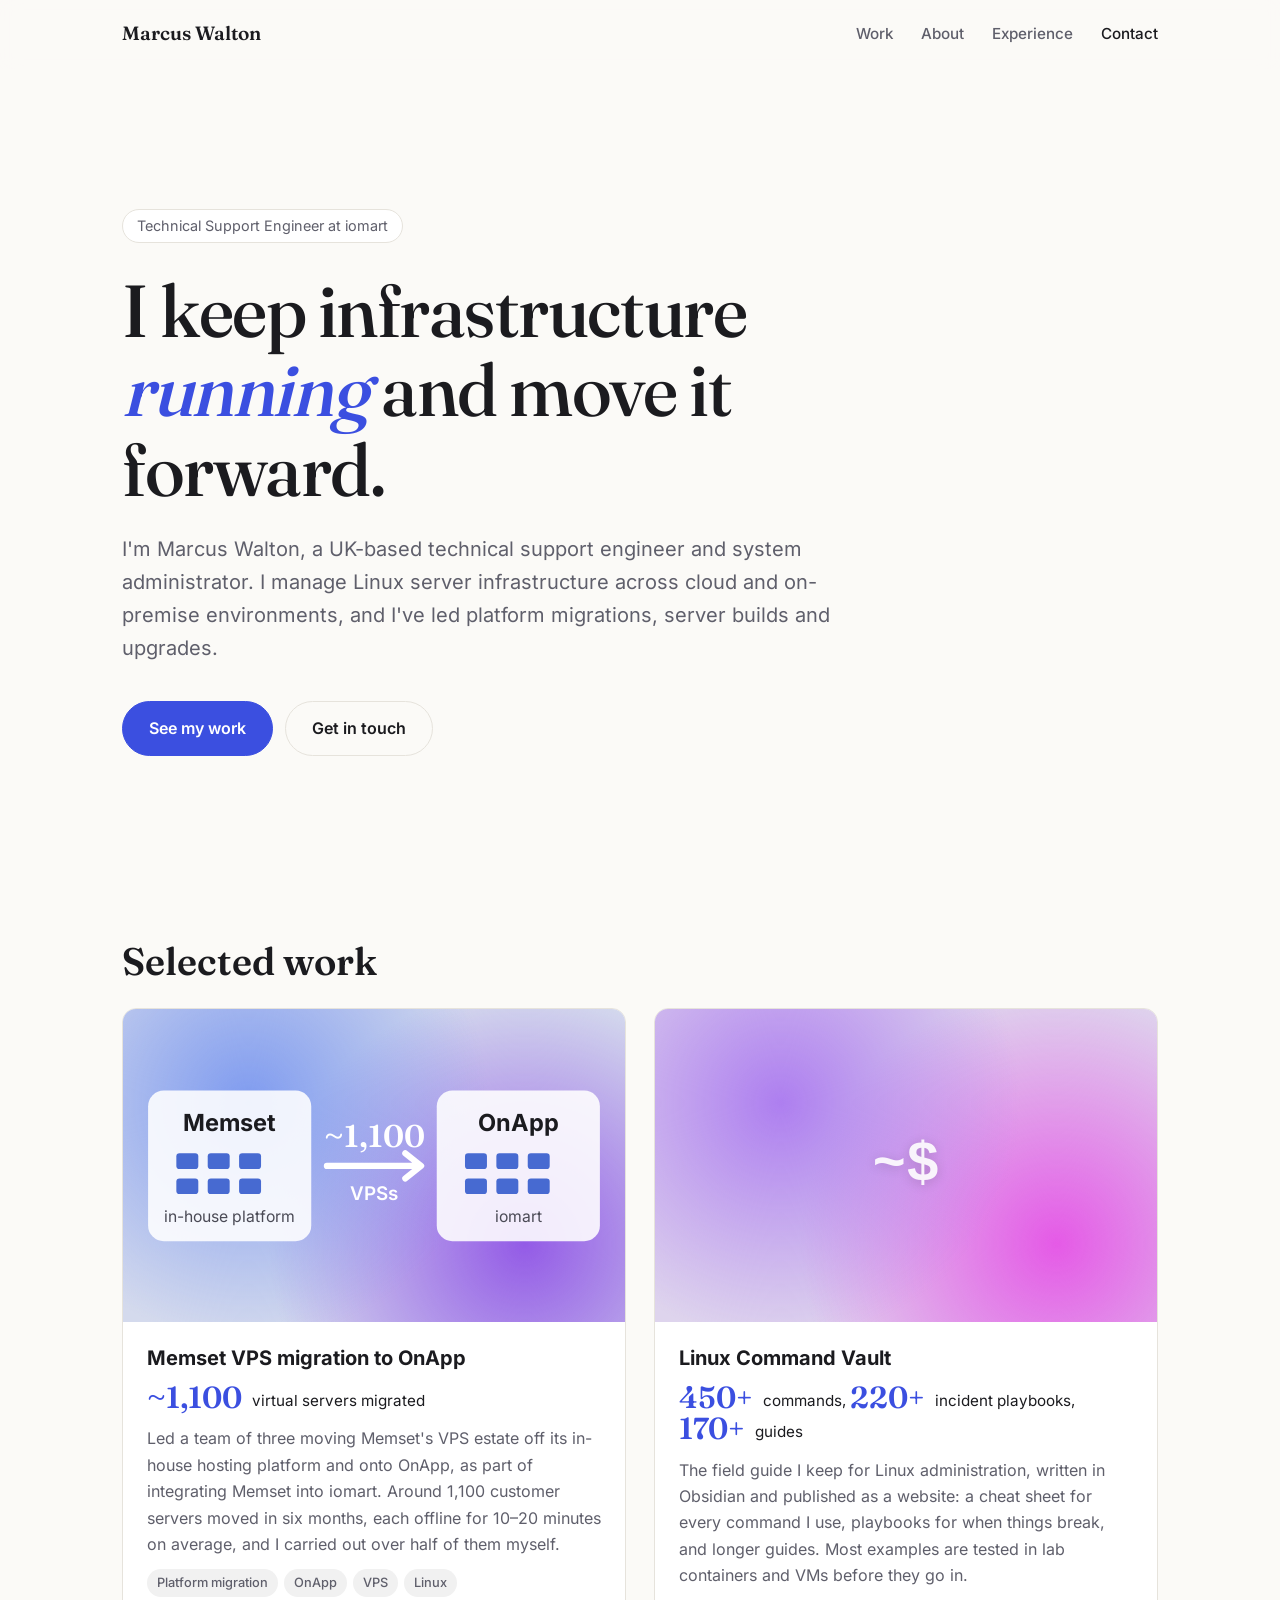
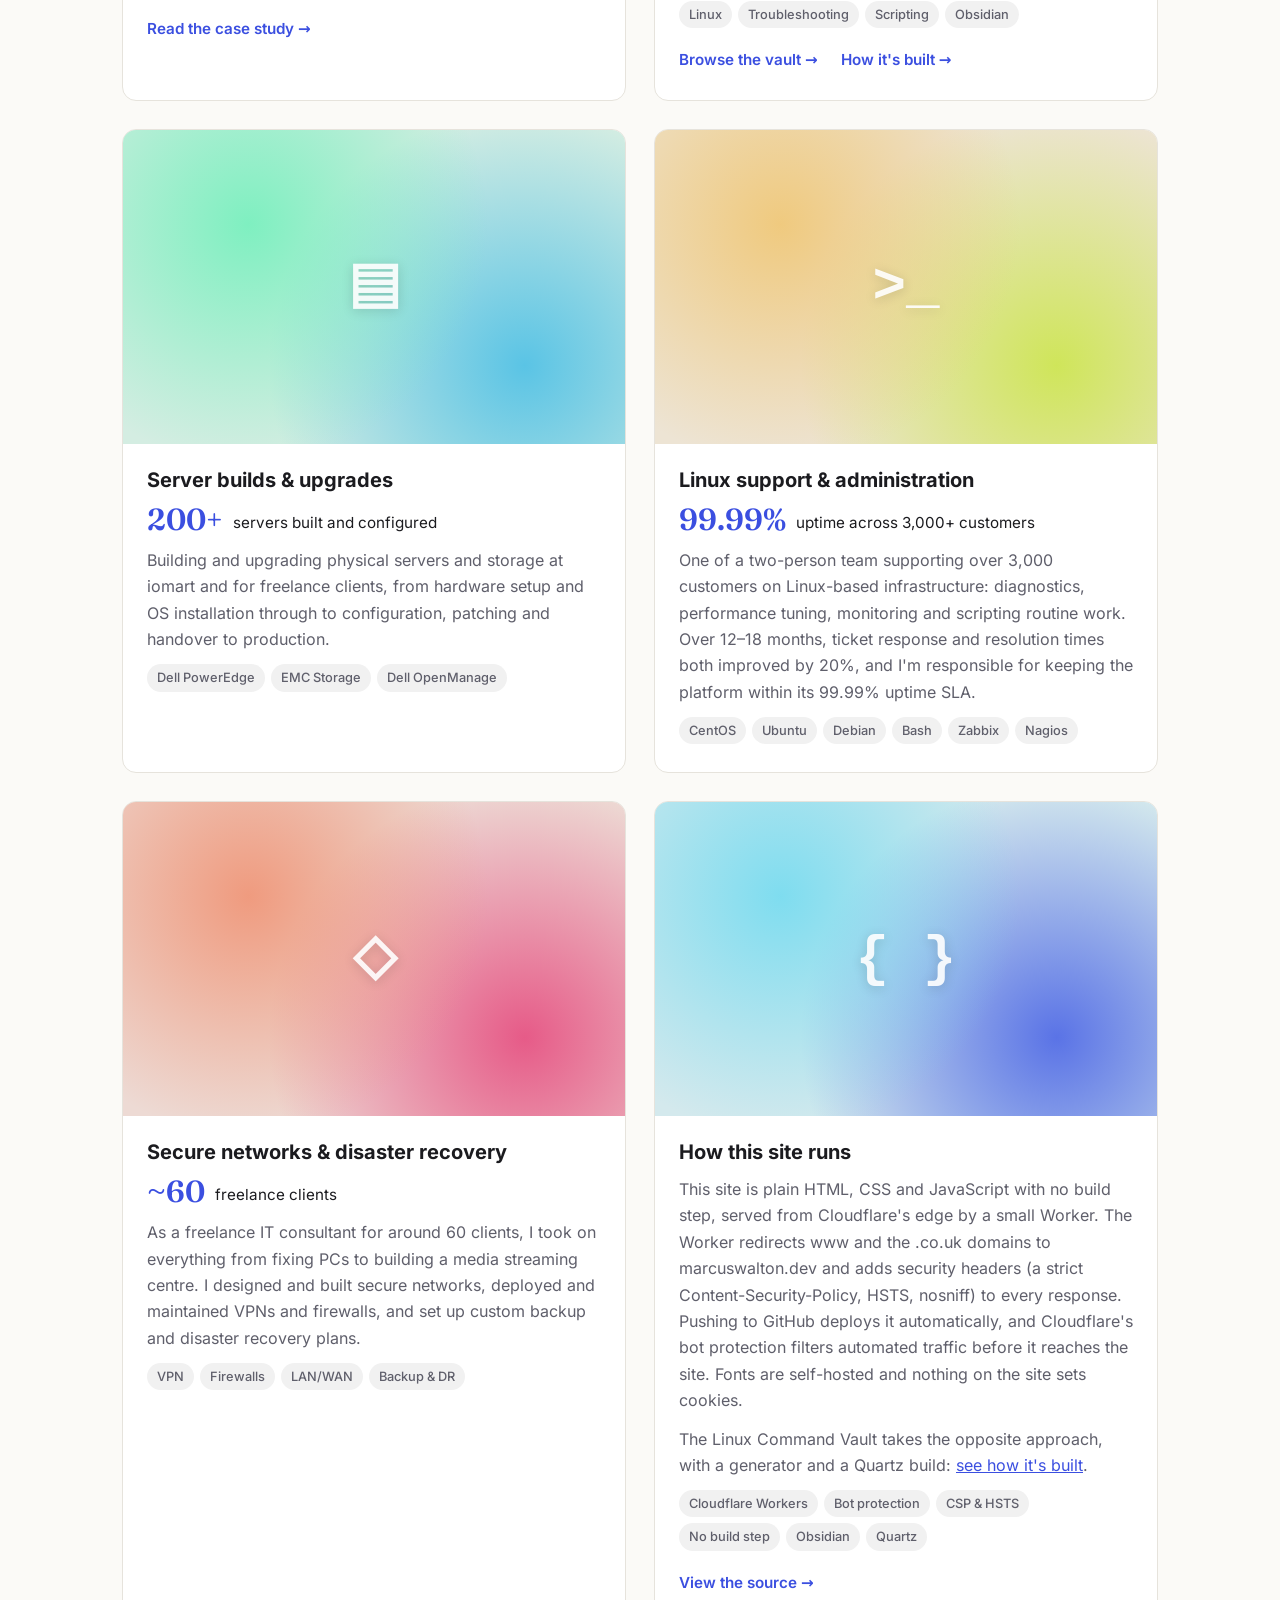
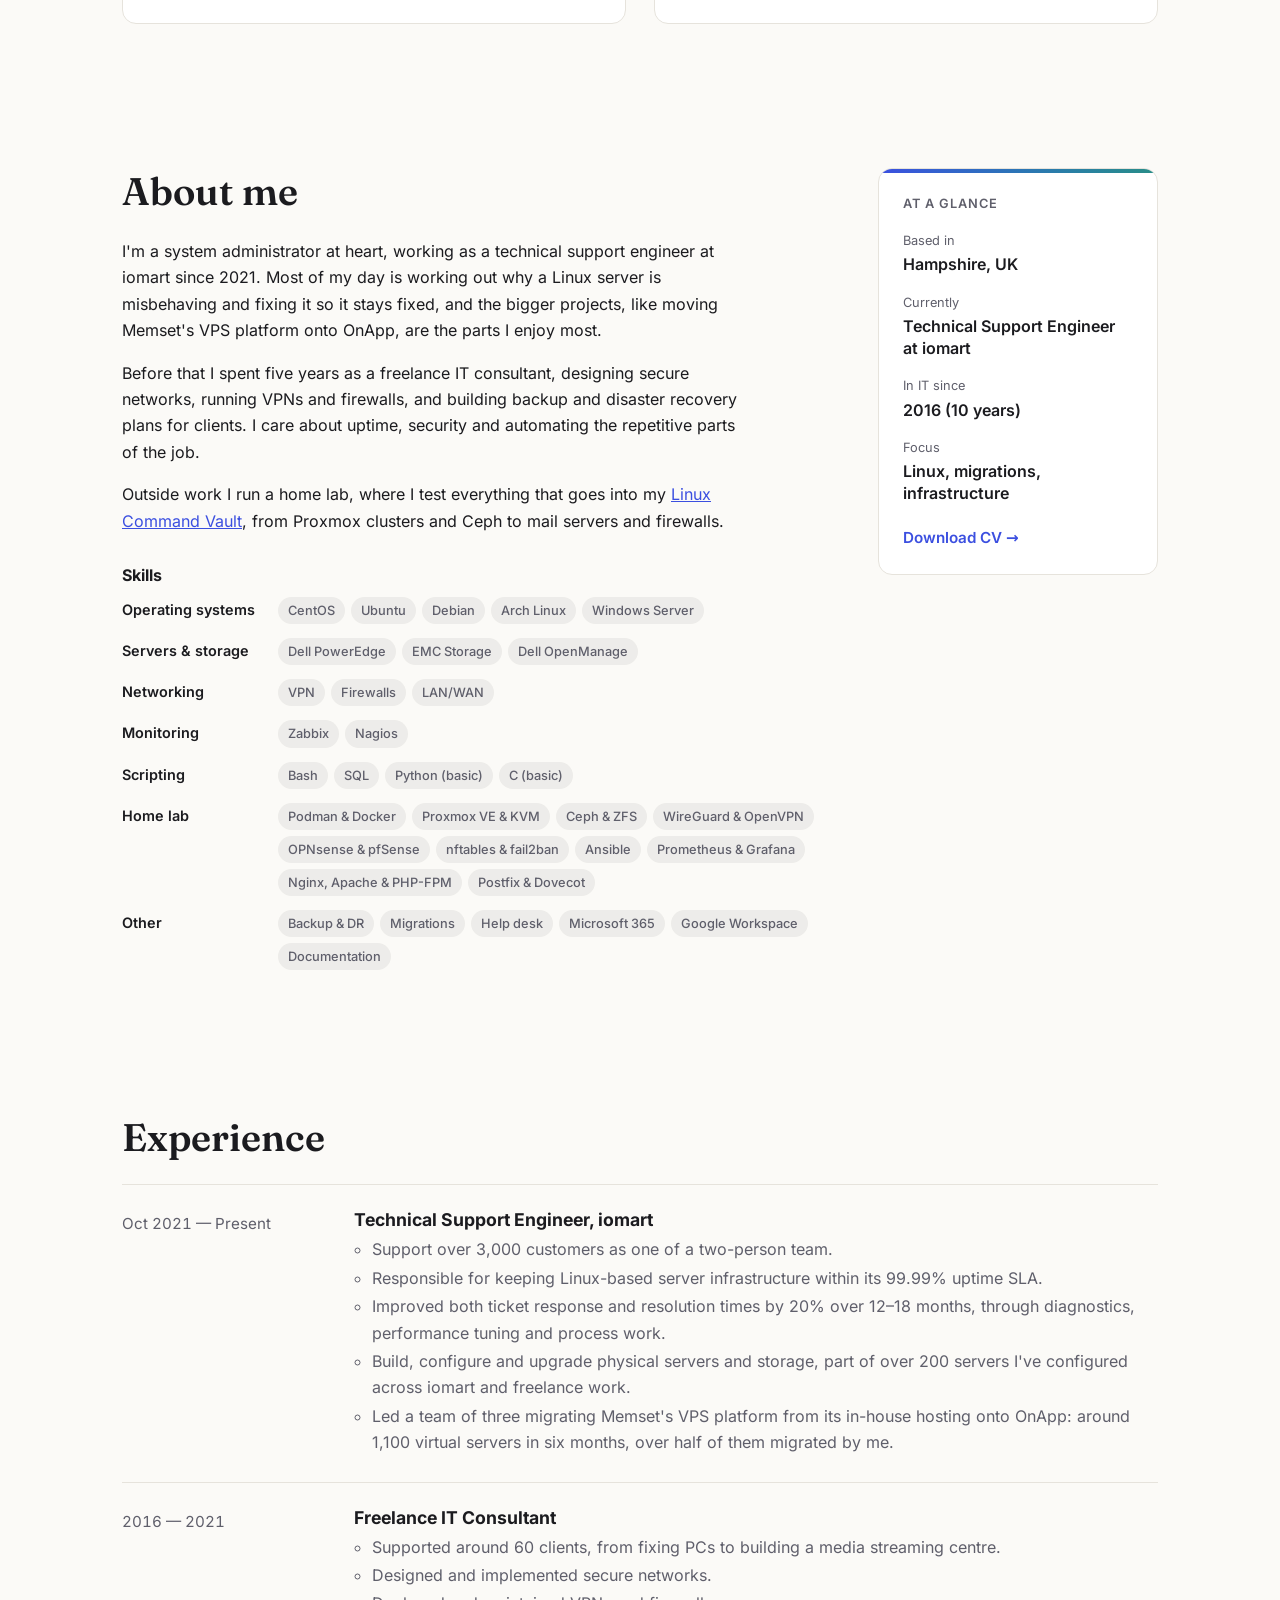
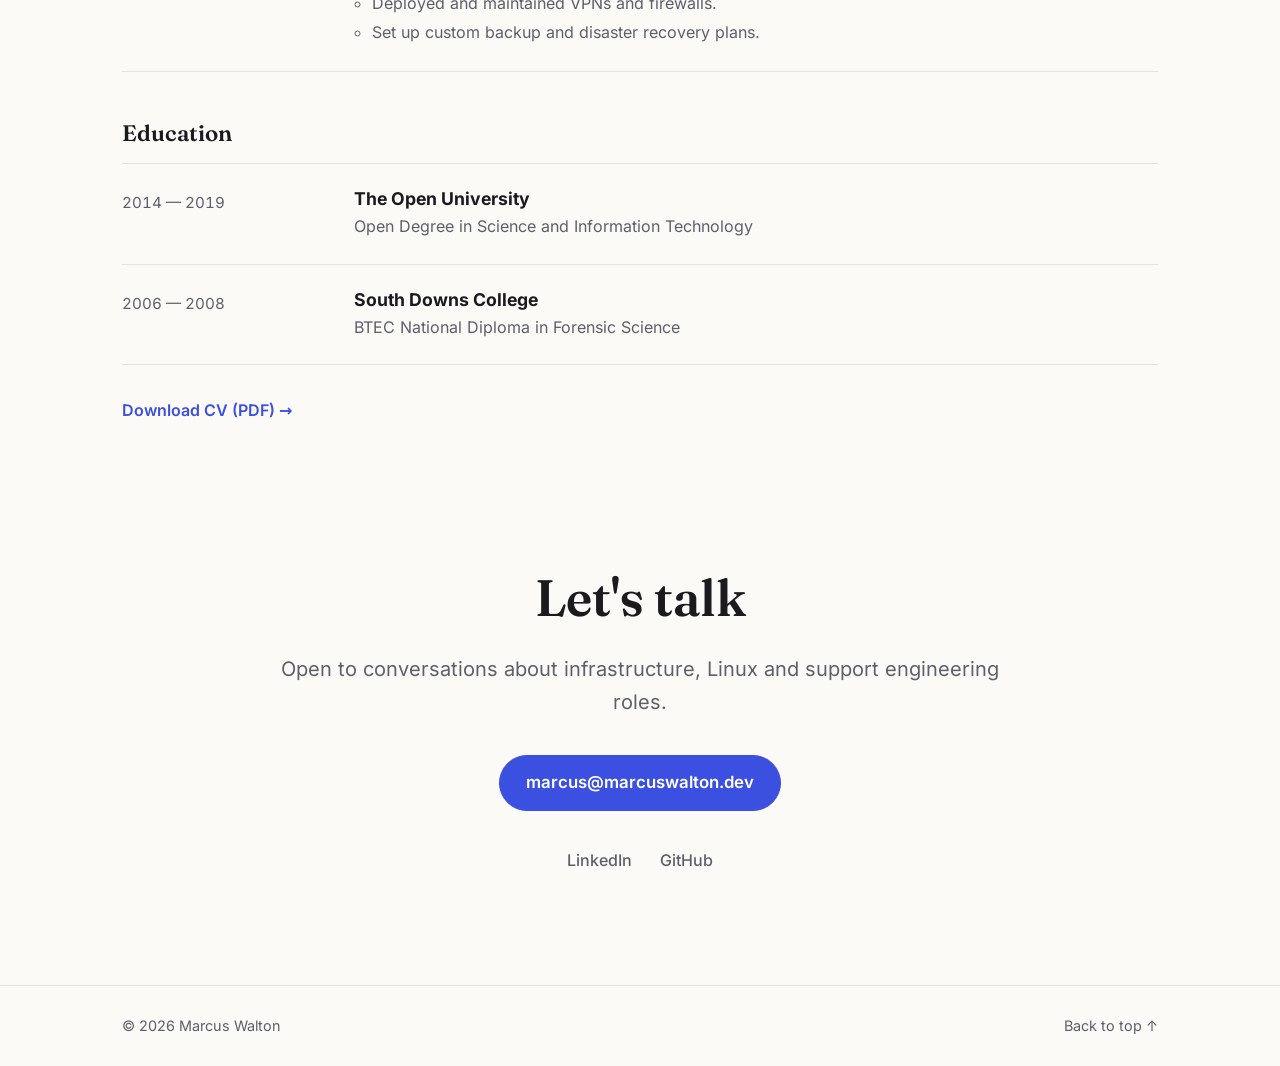
==== commit b2976ffa: "Fill in Memset migration details, real metrics, freelance and server build numbers; update CV Co-Aut" ====
--- a/public/index.html
+++ b/public/index.html
@@ -104,7 +104,7 @@
           <div class="project-body">
             <h3>Memset VPS migration to OnApp</h3>
             <p class="stat"><strong>~1,100</strong> virtual servers migrated</p>
-            <p>Led the move of Memset's VPS estate off its in-house hosting platform and onto OnApp, as part of integrating Memset into iomart. Around 1,100 customer virtual servers were planned, moved in batches and validated on the new platform.</p>
+            <p>Led a team of three moving Memset's VPS estate off its in-house hosting platform and onto OnApp, as part of integrating Memset into iomart. Around 1,100 customer servers moved in six months, each offline for 10–20 minutes on average, and I carried out over half of them myself.</p>
             <ul class="tags"><li>Platform migration</li><li>OnApp</li><li>VPS</li><li>Linux</li></ul>
             <p class="project-links"><a href="/work/memset-migration">Read the case study</a></p>
           </div>
@@ -125,7 +125,8 @@
           <div class="thumb thumb-icon" style="--h1: 155; --h2: 195;" aria-hidden="true">▤</div>
           <div class="project-body">
             <h3>Server builds &amp; upgrades</h3>
-            <p>Building and upgrading physical servers and storage, from hardware setup and OS installation through to configuration, patching and handover to production.</p>
+            <p class="stat"><strong>200+</strong> servers built and configured</p>
+            <p>Building and upgrading physical servers and storage at iomart and for freelance clients, from hardware setup and OS installation through to configuration, patching and handover to production.</p>
             <ul class="tags"><li>Dell PowerEdge</li><li>EMC Storage</li><li>Dell OpenManage</li></ul>
           </div>
         </article>
@@ -135,7 +136,7 @@
           <div class="project-body">
             <h3>Linux support &amp; administration</h3>
             <p class="stat"><strong>99.99%</strong> uptime across 3,000+ customers</p>
-            <p>One of a two-person team supporting over 3,000 customers on Linux-based infrastructure: diagnostics, performance tuning, monitoring and scripting routine work. Ticket times have improved by 20% since I joined.</p>
+            <p>One of a two-person team supporting over 3,000 customers on Linux-based infrastructure: diagnostics, performance tuning, monitoring and scripting routine work. Over 12–18 months, ticket response and resolution times both improved by 20%, and I'm responsible for keeping the platform within its 99.99% uptime SLA.</p>
             <ul class="tags"><li>CentOS</li><li>Ubuntu</li><li>Debian</li><li>Bash</li><li>Zabbix</li><li>Nagios</li></ul>
           </div>
         </article>
@@ -144,7 +145,8 @@
           <div class="thumb thumb-icon" style="--h1: 15; --h2: 340;" aria-hidden="true">◇</div>
           <div class="project-body">
             <h3>Secure networks &amp; disaster recovery</h3>
-            <p>As a freelance IT consultant, designed and built secure networks for clients, deployed and maintained VPNs and firewalls, and set up custom backup and disaster recovery plans.</p>
+            <p class="stat"><strong>~60</strong> freelance clients</p>
+            <p>As a freelance IT consultant for around 60 clients, I took on everything from fixing PCs to building a media streaming centre. I designed and built secure networks, deployed and maintained VPNs and firewalls, and set up custom backup and disaster recovery plans.</p>
             <ul class="tags"><li>VPN</li><li>Firewalls</li><li>LAN/WAN</li><li>Backup &amp; DR</li></ul>
           </div>
         </article>
@@ -202,9 +204,10 @@
             <h3>Technical Support Engineer, iomart</h3>
             <ul class="points">
               <li>Support over 3,000 customers as one of a two-person team.</li>
-              <li>Manage Linux-based server infrastructure at 99.99% uptime.</li>
-              <li>Improved ticket times by 20% through diagnostics, performance tuning and process work.</li>
-              <li>Led the migration of Memset's VPS platform from its in-house hosting onto OnApp, moving around 1,100 virtual servers.</li>
+              <li>Responsible for keeping Linux-based server infrastructure within its 99.99% uptime SLA.</li>
+              <li>Improved both ticket response and resolution times by 20% over 12–18 months, through diagnostics, performance tuning and process work.</li>
+              <li>Build, configure and upgrade physical servers and storage, part of over 200 servers I've configured across iomart and freelance work.</li>
+              <li>Led a team of three migrating Memset's VPS platform from its in-house hosting onto OnApp: around 1,100 virtual servers in six months, over half of them migrated by me.</li>
             </ul>
           </div>
         </li>
@@ -213,6 +216,7 @@
           <div>
             <h3>Freelance IT Consultant</h3>
             <ul class="points">
+              <li>Supported around 60 clients, from fixing PCs to building a media streaming centre.</li>
               <li>Designed and implemented secure networks.</li>
               <li>Deployed and maintained VPNs and firewalls.</li>
               <li>Set up custom backup and disaster recovery plans.</li>
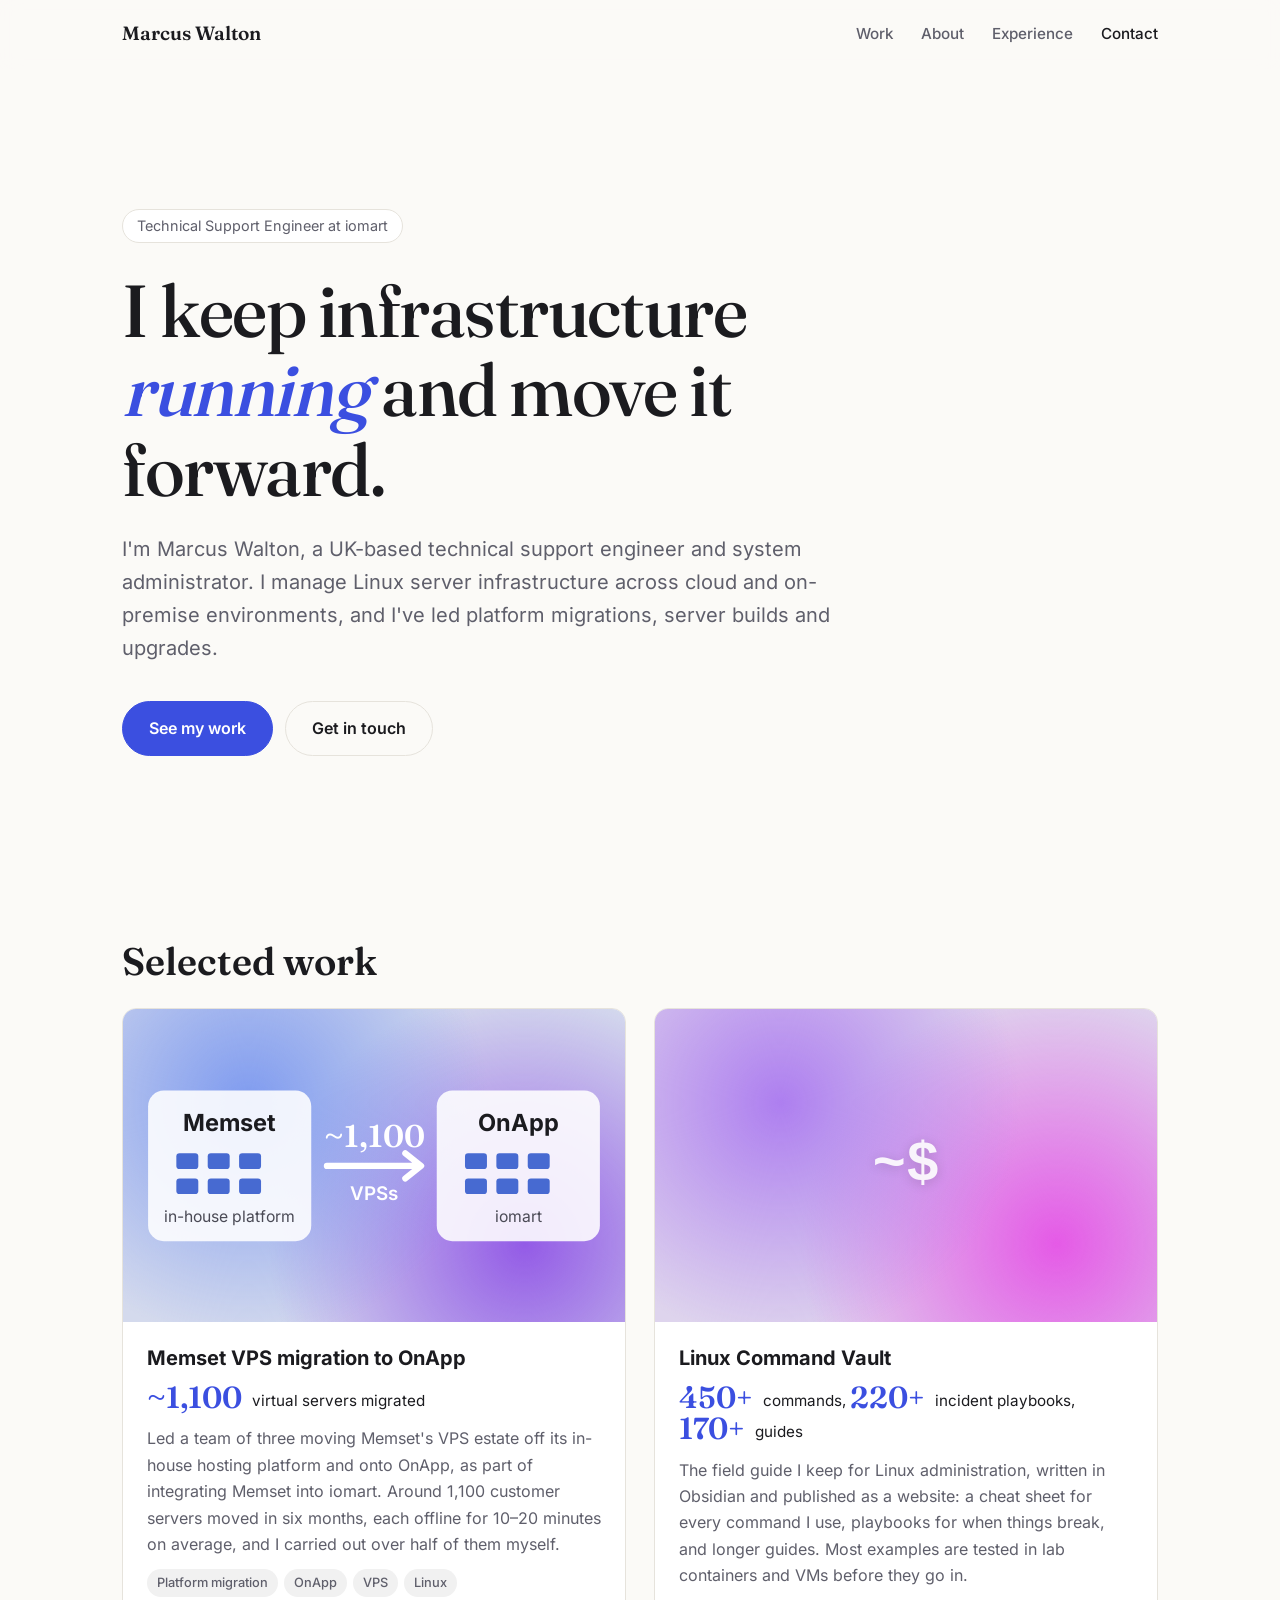
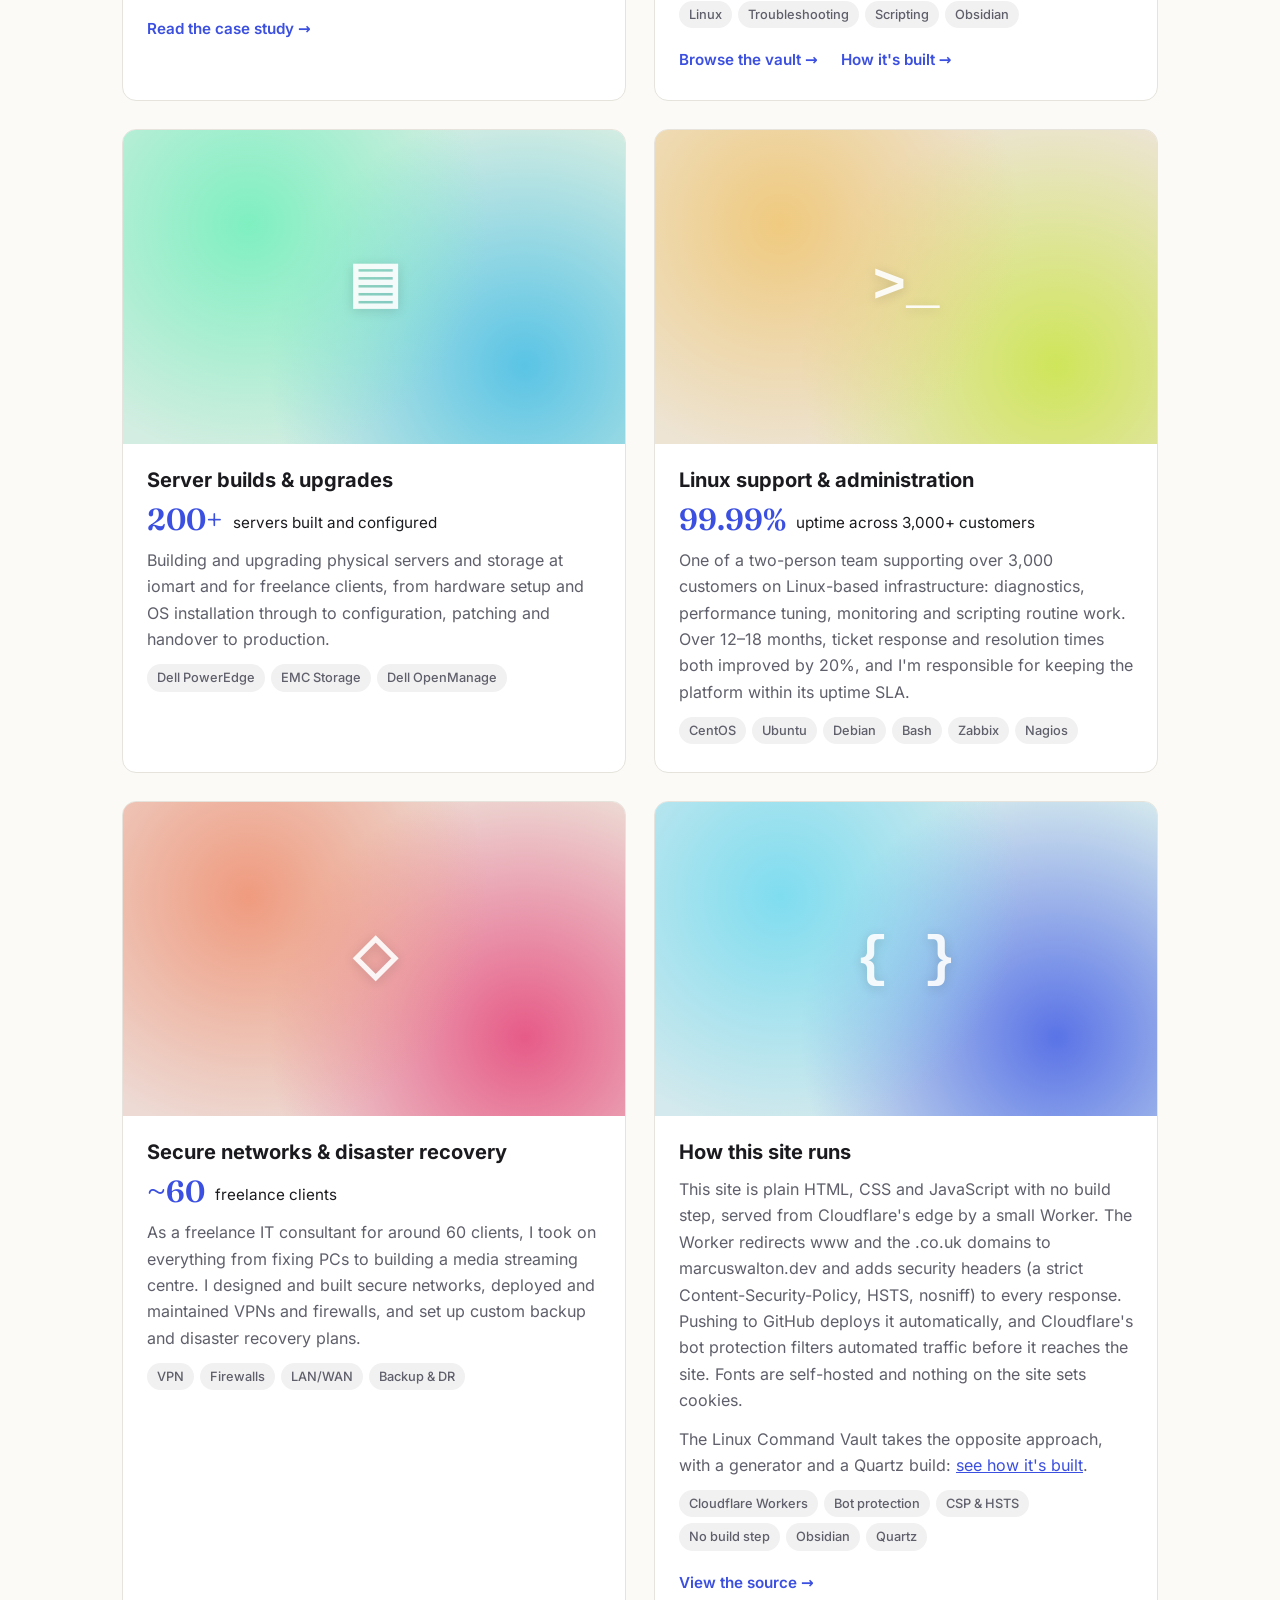
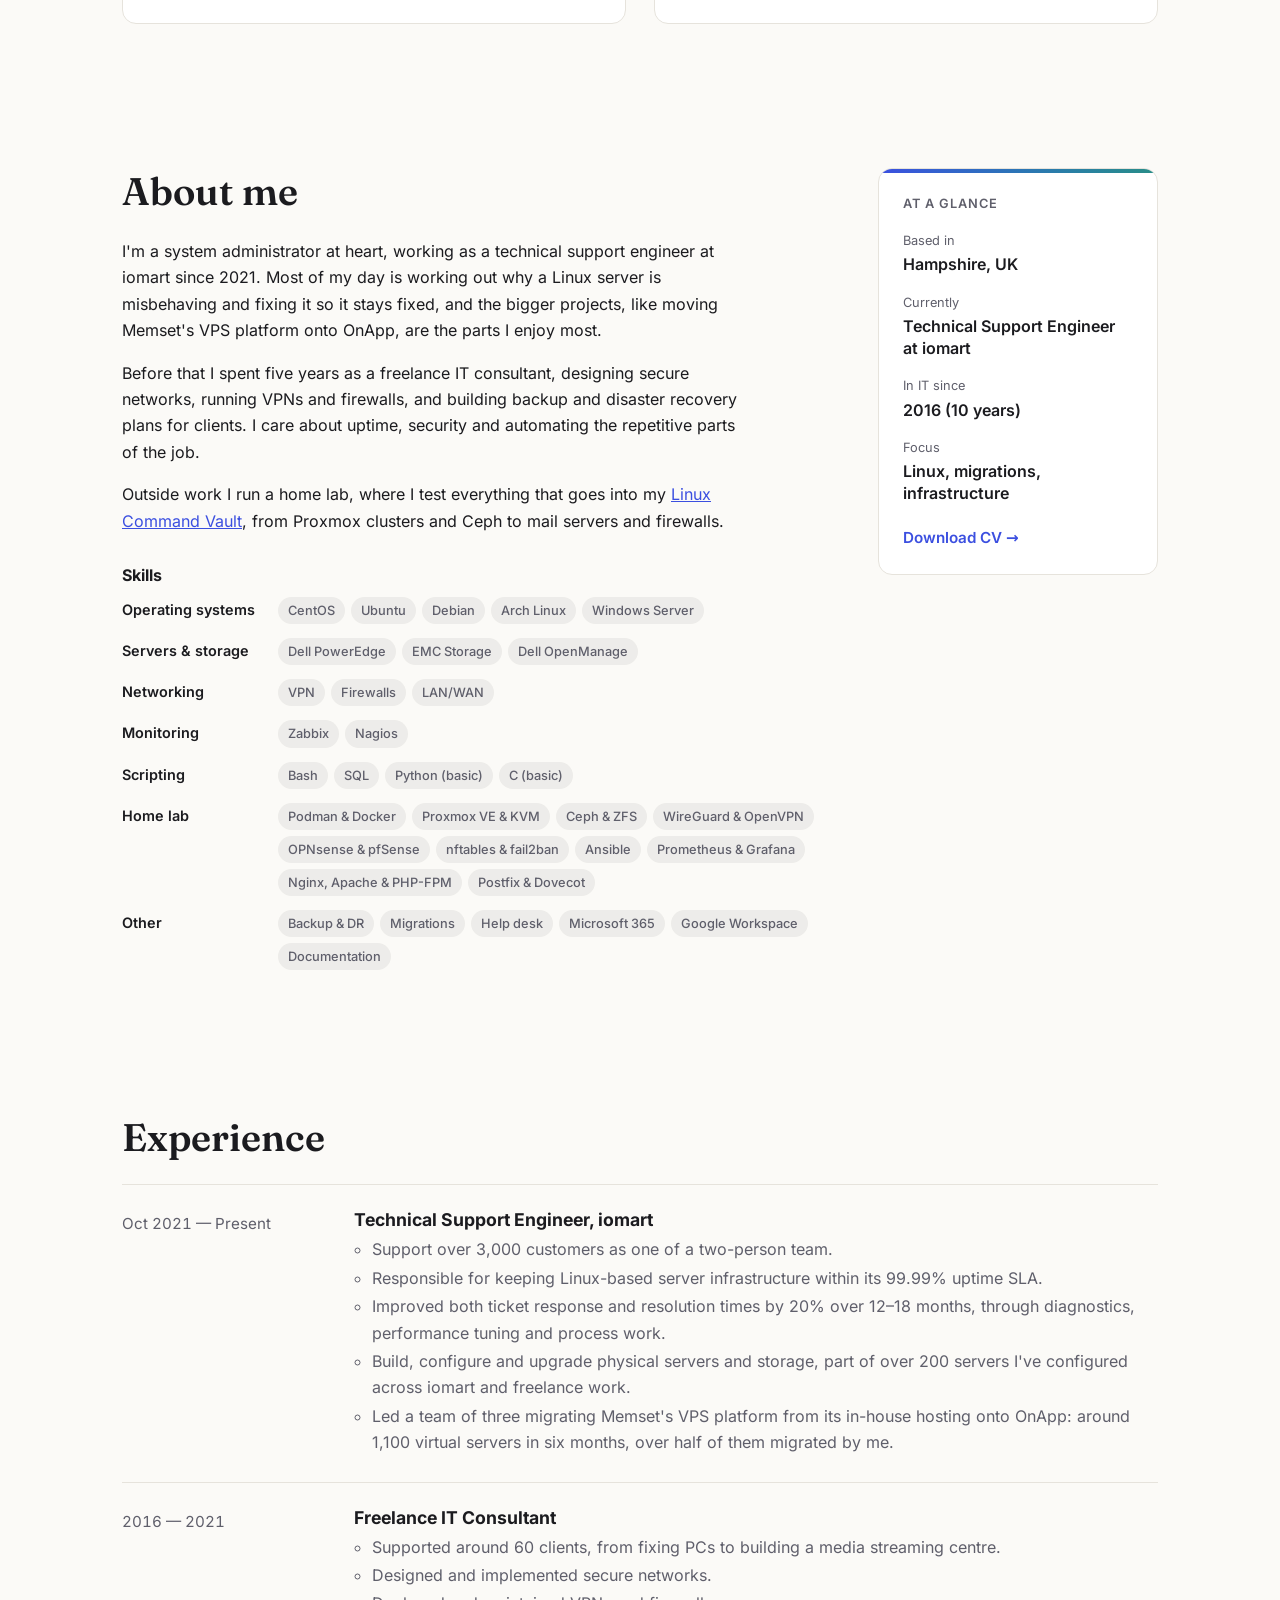
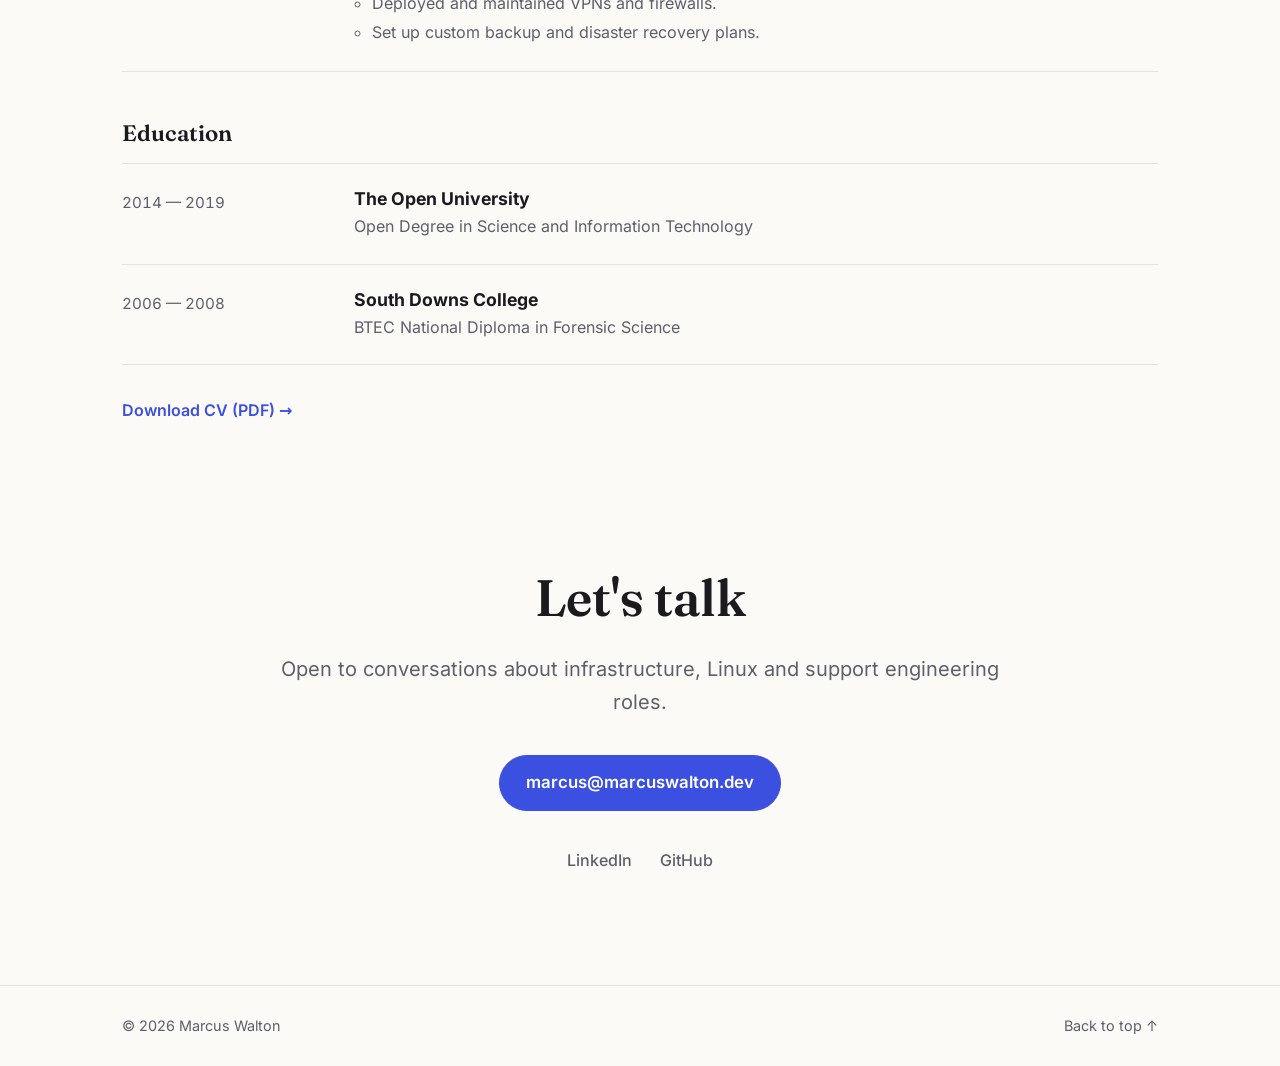
==== commit dfd8882c: "Mobile fixes: keep number ranges on one line, readable Memset diagram, drop repeated uptime figure C" ====
--- a/public/index.html
+++ b/public/index.html
@@ -104,7 +104,7 @@
           <div class="project-body">
             <h3>Memset VPS migration to OnApp</h3>
             <p class="stat"><strong>~1,100</strong> virtual servers migrated</p>
-            <p>Led a team of three moving Memset's VPS estate off its in-house hosting platform and onto OnApp, as part of integrating Memset into iomart. Around 1,100 customer servers moved in six months, each offline for 10–20 minutes on average, and I carried out over half of them myself.</p>
+            <p>Led a team of three moving Memset's VPS estate off its in-house hosting platform and onto OnApp, as part of integrating Memset into iomart. Around 1,100 customer servers moved in six months, each offline for 10⁠–⁠20 minutes on average, and I carried out over half of them myself.</p>
             <ul class="tags"><li>Platform migration</li><li>OnApp</li><li>VPS</li><li>Linux</li></ul>
             <p class="project-links"><a href="/work/memset-migration">Read the case study</a></p>
           </div>
@@ -136,7 +136,7 @@
           <div class="project-body">
             <h3>Linux support &amp; administration</h3>
             <p class="stat"><strong>99.99%</strong> uptime across 3,000+ customers</p>
-            <p>One of a two-person team supporting over 3,000 customers on Linux-based infrastructure: diagnostics, performance tuning, monitoring and scripting routine work. Over 12–18 months, ticket response and resolution times both improved by 20%, and I'm responsible for keeping the platform within its 99.99% uptime SLA.</p>
+            <p>One of a two-person team supporting over 3,000 customers on Linux-based infrastructure: diagnostics, performance tuning, monitoring and scripting routine work. Over 12⁠–⁠18 months, ticket response and resolution times both improved by 20%, and I'm responsible for keeping the platform within its uptime SLA.</p>
             <ul class="tags"><li>CentOS</li><li>Ubuntu</li><li>Debian</li><li>Bash</li><li>Zabbix</li><li>Nagios</li></ul>
           </div>
         </article>
@@ -205,7 +205,7 @@
             <ul class="points">
               <li>Support over 3,000 customers as one of a two-person team.</li>
               <li>Responsible for keeping Linux-based server infrastructure within its 99.99% uptime SLA.</li>
-              <li>Improved both ticket response and resolution times by 20% over 12–18 months, through diagnostics, performance tuning and process work.</li>
+              <li>Improved both ticket response and resolution times by 20% over 12⁠–⁠18 months, through diagnostics, performance tuning and process work.</li>
               <li>Build, configure and upgrade physical servers and storage, part of over 200 servers I've configured across iomart and freelance work.</li>
               <li>Led a team of three migrating Memset's VPS platform from its in-house hosting onto OnApp: around 1,100 virtual servers in six months, over half of them migrated by me.</li>
             </ul>
